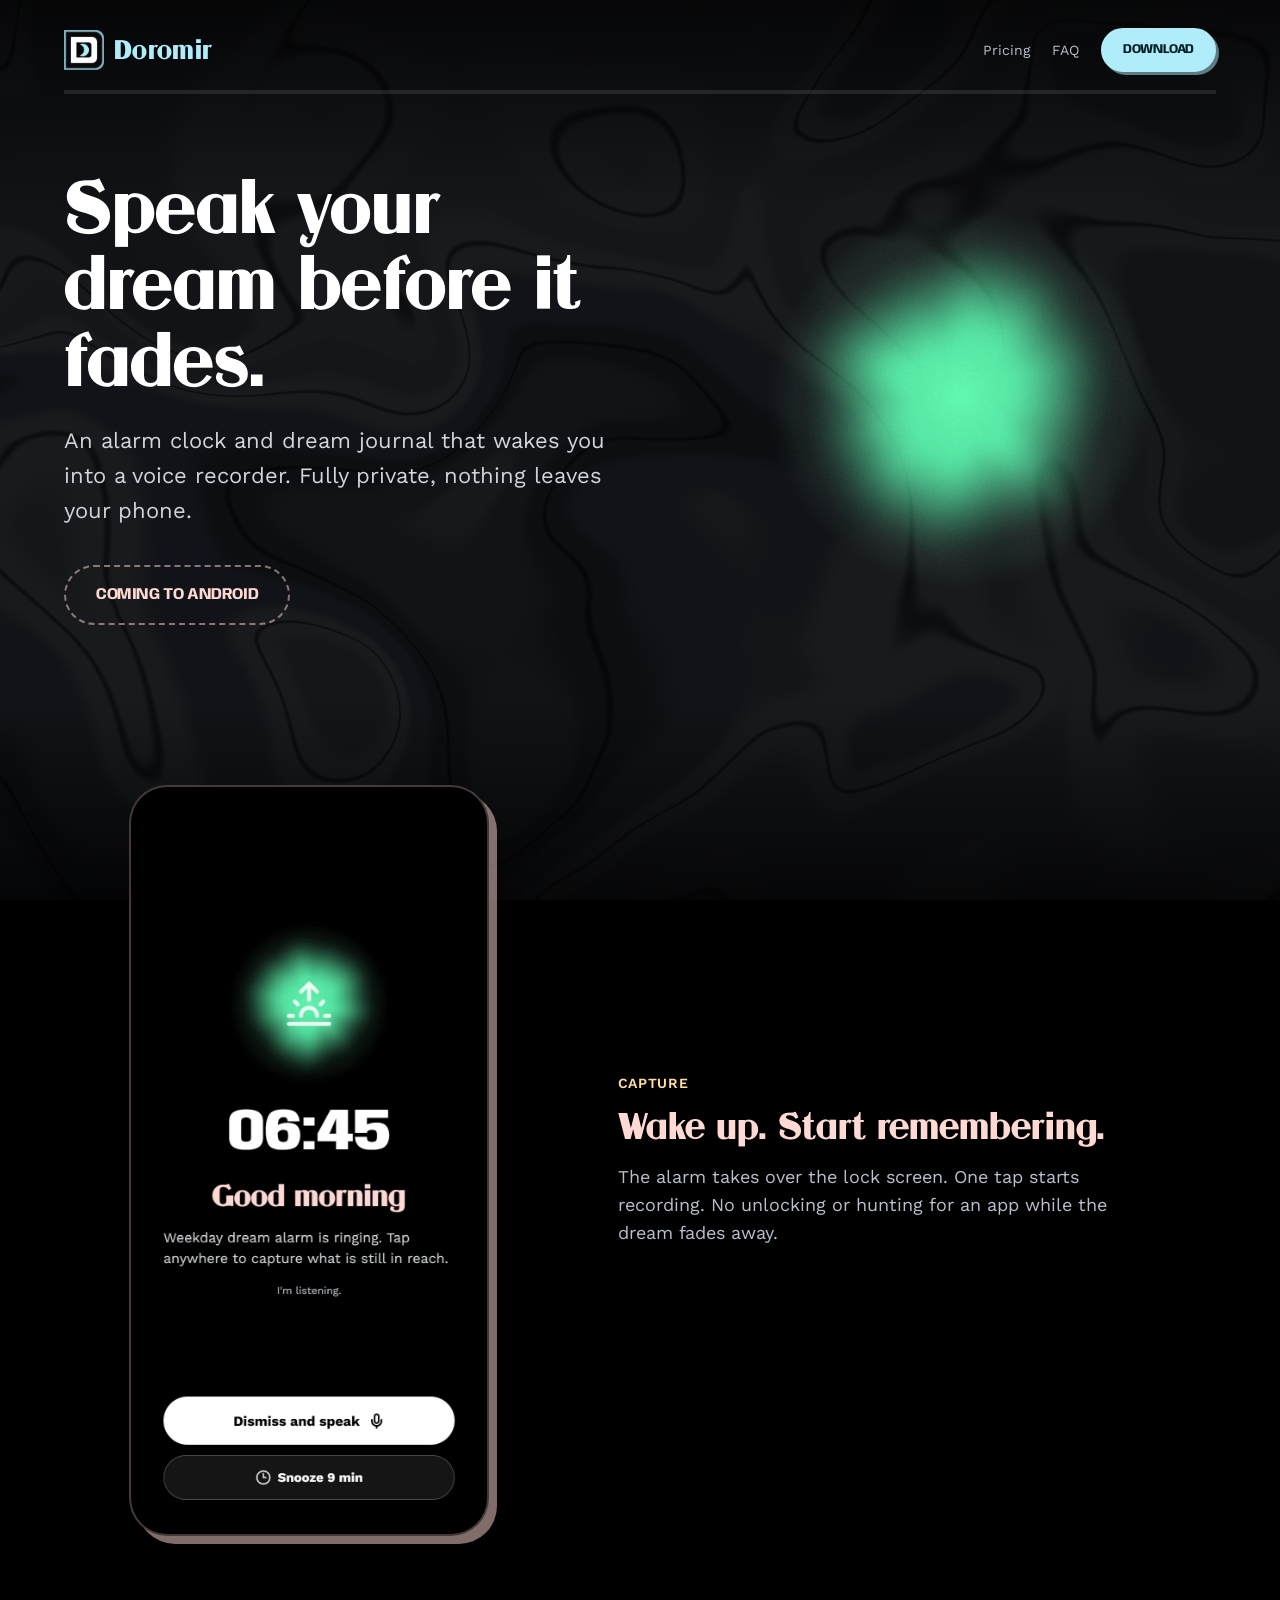
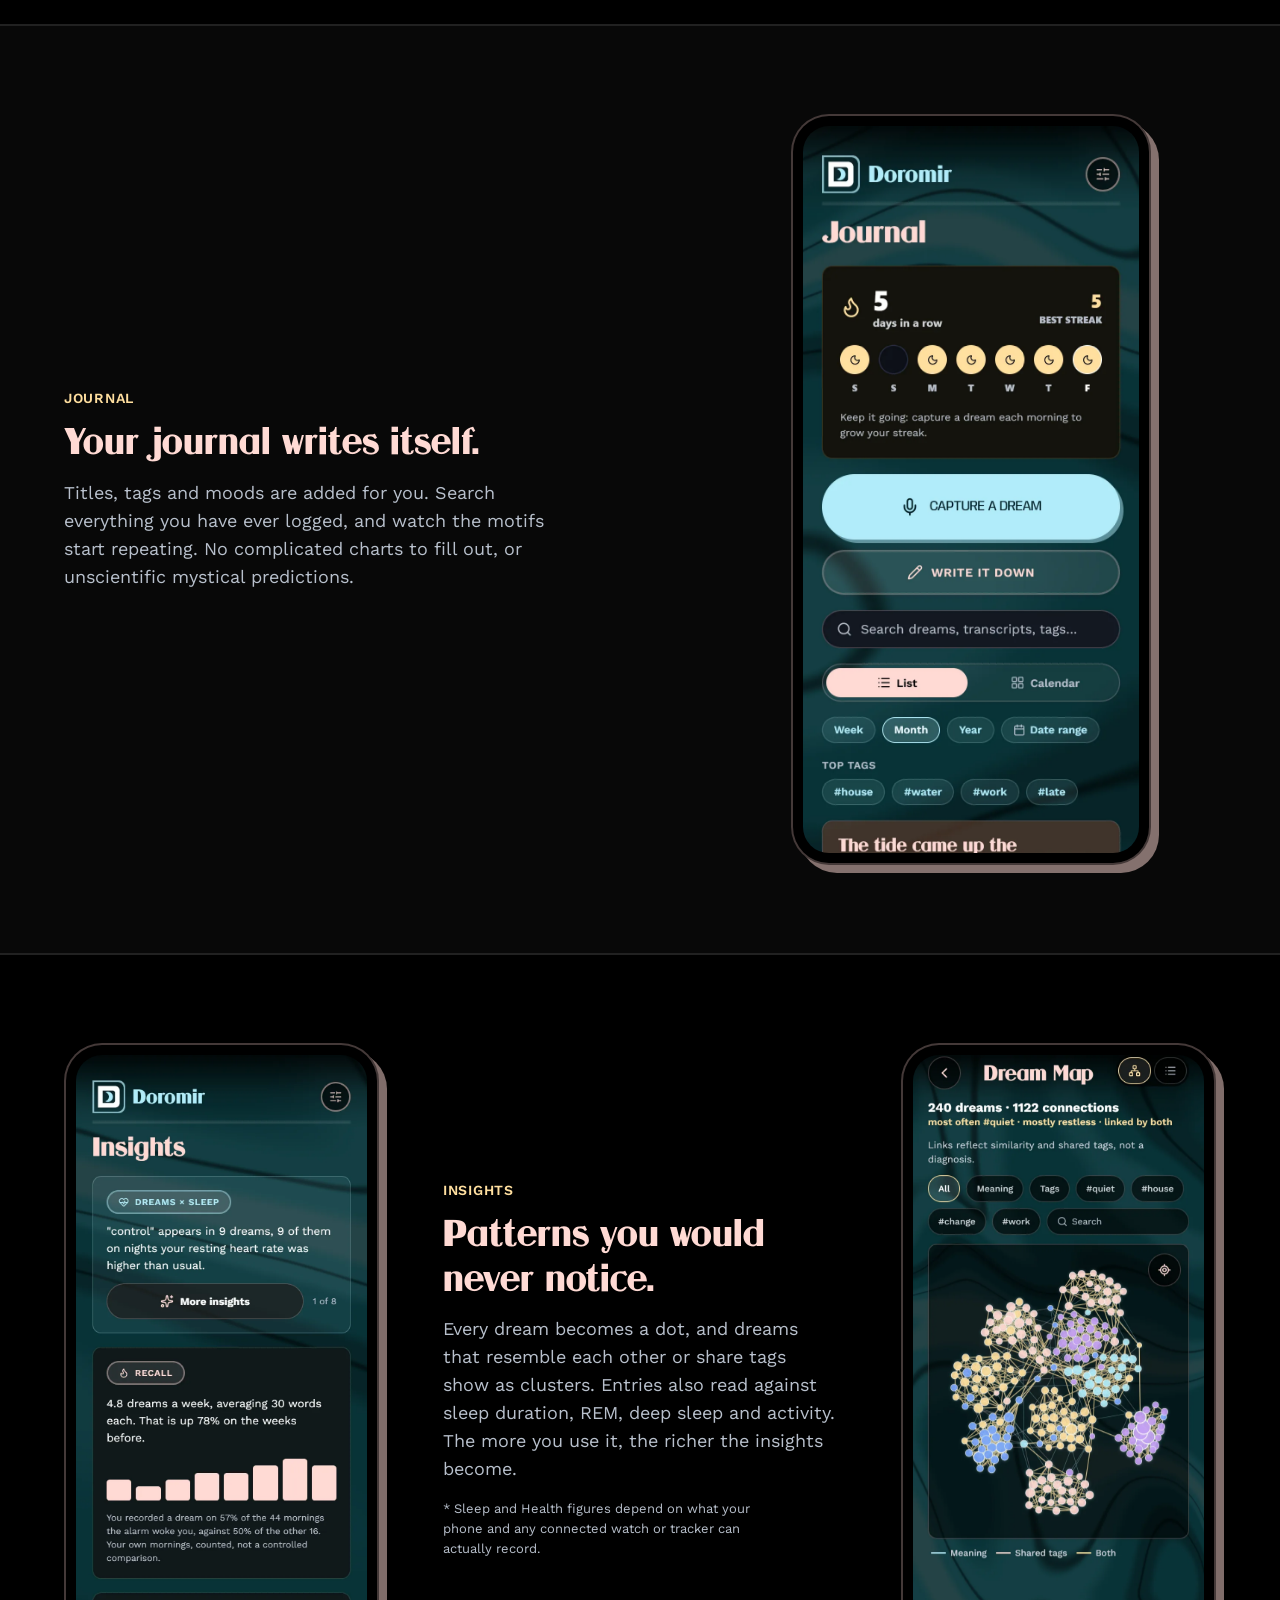
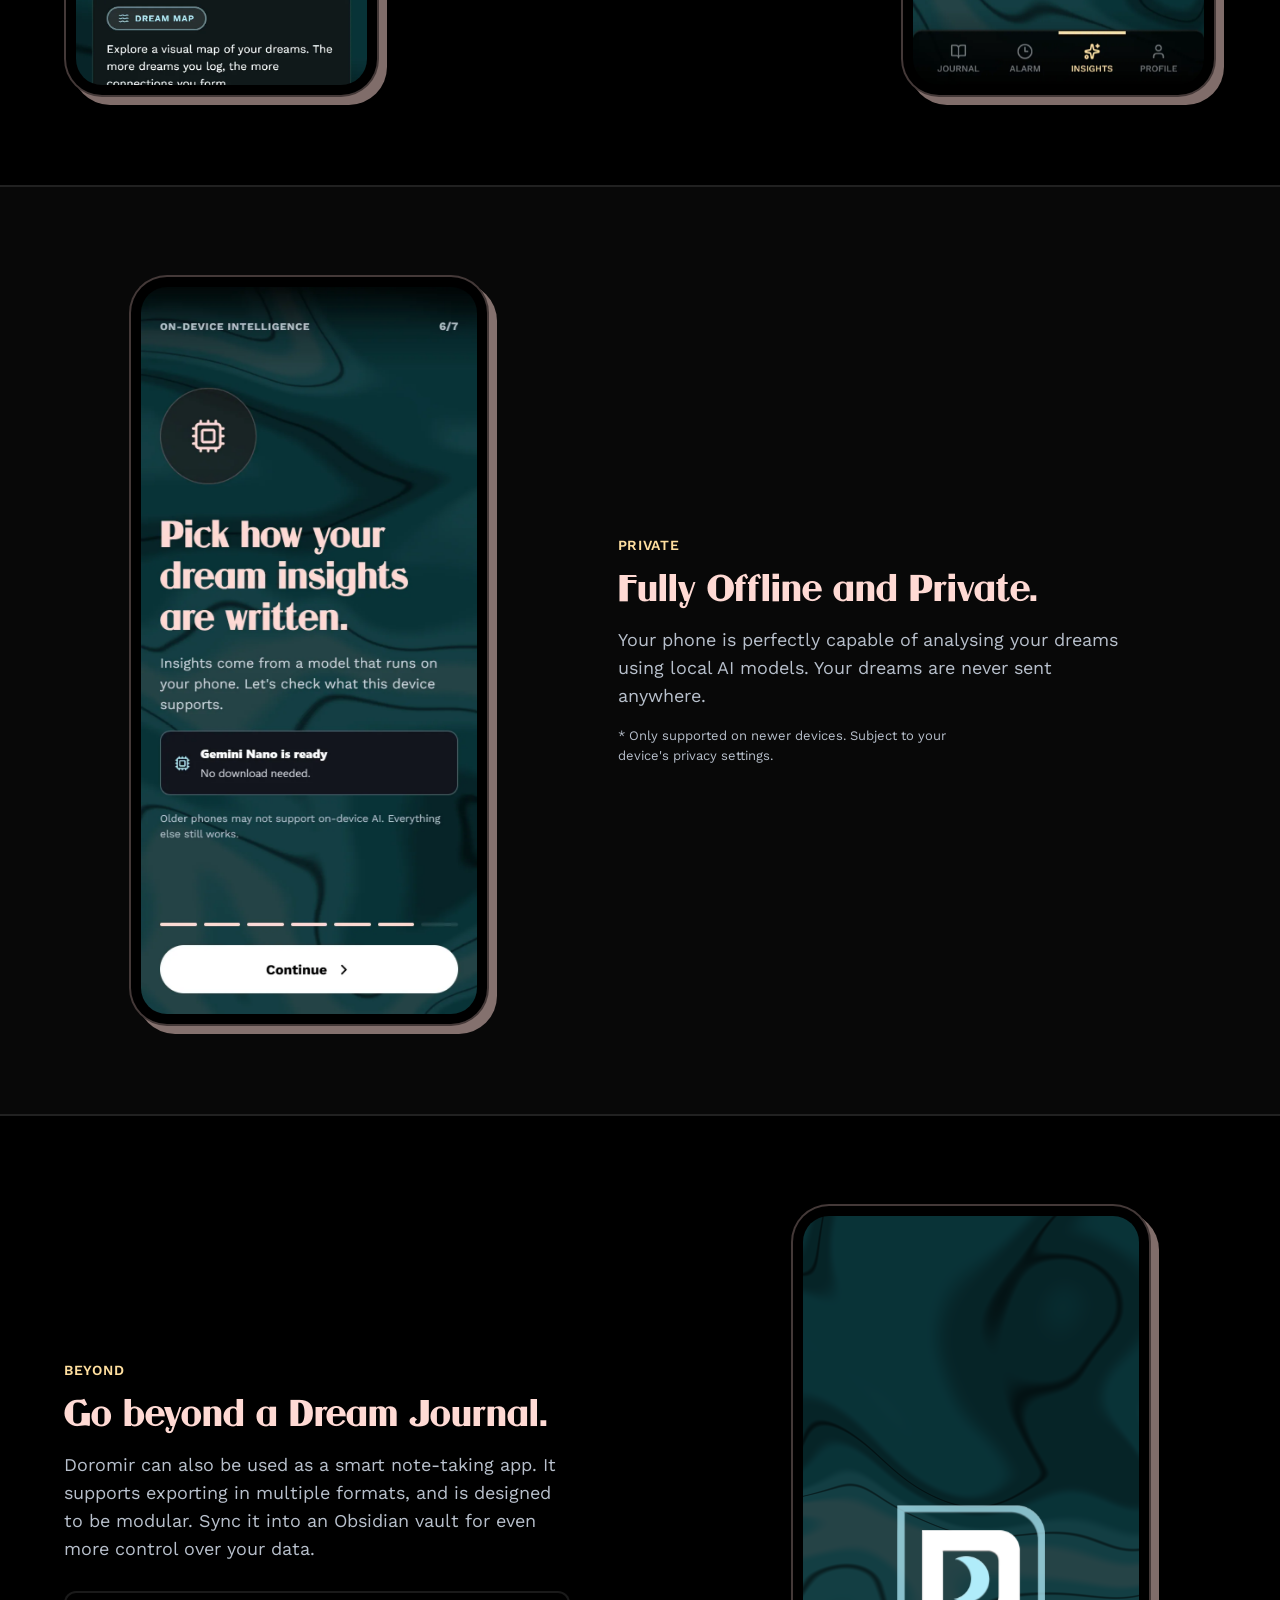
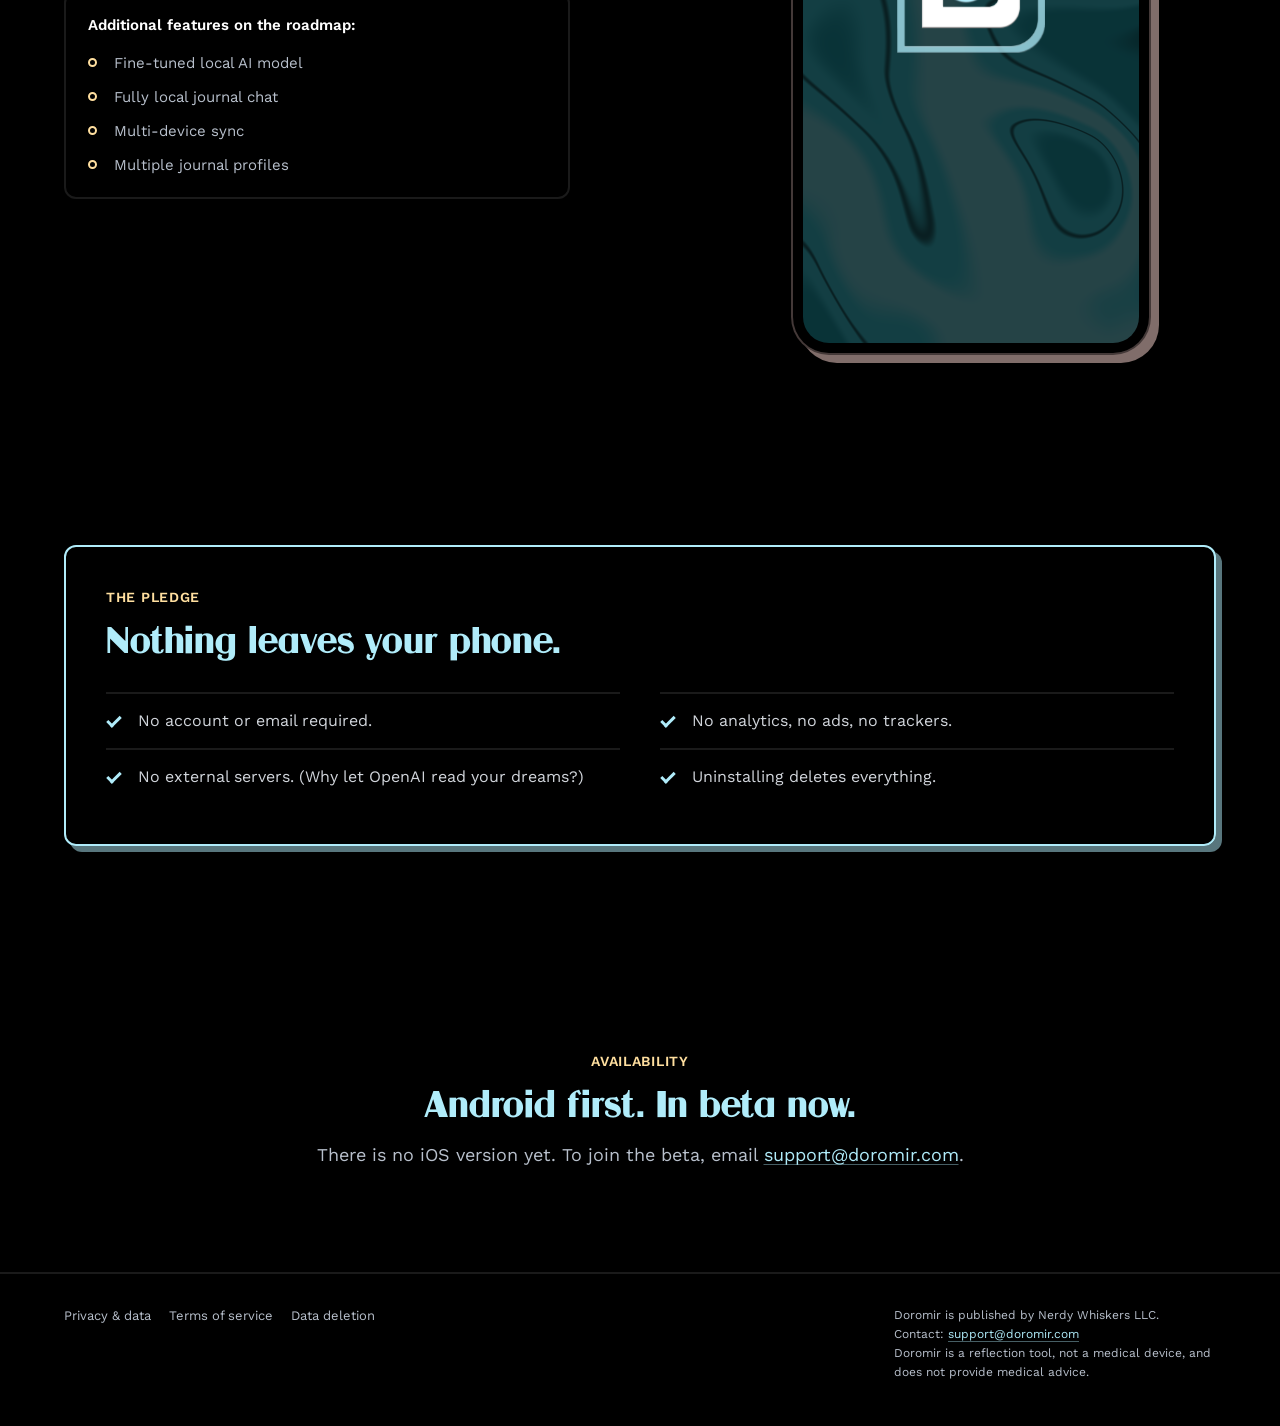
==== index.html @ 42d0ec5f "Add a pricing page, and band two rows of the showcase The pricing page inverts the usual ranking: fr" ====
<!DOCTYPE html>
<html lang="en">
<head>
<meta charset="utf-8">
<meta name="viewport" content="width=device-width, initial-scale=1">
<title>Doromir — speak your dream before it fades</title>
<meta name="description" content="Doromir is an alarm clock that wakes you into a full-screen voice recorder, so you can capture a dream before it evaporates. Everything stays on your phone.">
<meta name="theme-color" content="#000000">
<!-- SVG first; browsers that understand it prefer it, the PNG stays for those
     that do not. -->
<link rel="icon" href="/assets/img/icon.svg" type="image/svg+xml">
<link rel="icon" href="/assets/img/favicon.png" sizes="any">
<link rel="apple-touch-icon" href="/assets/img/icon.png">
<meta property="og:type" content="website">
<meta property="og:title" content="Doromir — speak your dream before it fades">
<meta property="og:description" content="An alarm clock that wakes you into a voice recorder. Nothing leaves your phone.">
<meta property="og:image" content="/assets/img/icon.png">
<meta name="twitter:card" content="summary">
<link rel="stylesheet" href="/assets/css/site.css">
<!-- The hero screenshot is the largest thing above the fold and the page's LCP
     candidate. Preload the WebP so it is in flight before the CSS resolves the
     <picture>; the PNG fallback path is unaffected. -->
<link rel="preload" as="image" href="/assets/img/screens/wake.webp" type="image/webp">
</head>
<body>
<a class="skip" href="#main">Skip to content</a>
<canvas id="stream" aria-hidden="true"></canvas>

<header class="site-header">
  <div class="wrap">
    <div class="brand-row">
      <a class="brand" href="/" aria-label="Doromir home">
        <img class="brand-mark" src="/assets/img/icon.svg" width="40" height="40" alt="" aria-hidden="true">
        <span class="brand-name">Doromir</span>
      </a>
      <nav class="header-actions" aria-label="Main">
        <a class="header-link" href="/pricing/">Pricing</a>
        <a class="header-link" href="/faq/">FAQ</a>
        <a class="btn btn--sm" href="/#download">Download</a>
      </nav>
    </div>
    <hr class="rule">
  </div>
</header>

<main id="main">

  <!-- ── Hero ──────────────────────────────────────────────────────────────
       Copy left, product right. DOM order is visual order at every width — the
       phone never jumps above the h1 on mobile, so the headline is the first
       thing read and the first thing a crawler sees. -->
  <section class="hero">
    <div class="wrap hero-grid">

      <div class="hero-copy">

        <h1 class="reveal" style="--d:1">Speak your dream before it fades.</h1>
        <p class="lede reveal" style="--d:2">
          An alarm clock and dream journal that wakes you into a voice recorder.
          Fully private, nothing leaves your phone.
        </p>
        <div class="btn-row btn-row--stack reveal" style="--d:3">
          <span class="btn btn--pending">Coming to Android</span>
        </div>
      </div>

      <!-- The app's breathing dream orb, at several times the size the wake screen
           draws it. Same shader, so it is the same object the screenshot below
           shows behind the sunrise icon rather than a decorative echo of it.
           Decorative here: it is named nowhere in the copy and says nothing the
           headline does not, so it stays out of the accessibility tree. -->
      <div class="hero-art reveal" style="--d:2" aria-hidden="true">
        <canvas class="orb" data-orb></canvas>
      </div>

    </div>
  </section>

  <!-- ── Showcase ──────────────────────────────────────────────────────────
       Five rows, sides alternating, one headline and one line each. -->
  <section class="showcase-set">
    <div class="wrap">
      <div class="showcase">
        <div class="showcase-art reveal">
          <div class="phone float">
            <div class="phone-screen">
              <picture>
                <source srcset="/assets/img/screens/wake.webp" type="image/webp">
                <img src="/assets/img/screens/wake.png" width="780" height="1688" loading="lazy"
                     alt="The alarm ringing full-screen: a glowing green orb over the time 06:45, the greeting Good morning, and a Dismiss and speak button.">
              </picture>
            </div>
          </div>
        </div>
        <div class="showcase-copy reveal" style="--d:1">
          <p class="kicker">Capture</p>
          <h2>Wake up. Start remembering.</h2>
          <p>
            The alarm takes over the lock screen. One tap starts recording. No unlocking or hunting for an app while the dream fades away.
          </p>
        </div>
      </div>
    </div>

    <!-- A band, not a card: full width, so it reads as the page changing
         ground under the row rather than as this row being singled out. The
         two banded rows alternate with three unbanded ones, which is what
         breaks a long single-colour scroll into readable movements.

         It is a real element rather than a `100vw` pseudo-element because
         `100vw` includes the scrollbar on every platform that draws one, so
         the trick buys a horizontal scrollbar on Windows. The band also
         replaces the hairline rules that used to divide these rows: its own
         edge is the divider, and a rule sitting exactly on the seam of a
         background change reads as a mistake. -->
    <div class="band">
      <div class="wrap">
        <div class="showcase showcase--flip">
          <div class="showcase-art reveal">
            <div class="phone float" data-scrollshot>
              <div class="phone-screen">
                <picture>
                  <source srcset="/assets/img/screens/journal.webp" type="image/webp">
                  <img src="/assets/img/screens/journal.png" width="780" height="3988" loading="lazy"
                       alt="The dream journal: a five-day capture streak, a row of recurring tags, and dated entries titled The tide came up the stairs, Rehearsing a talk I never wrote and Flying low over the harbour, each tagged with its motifs.">
                </picture>
              </div>
            </div>
          </div>
          <div class="showcase-copy reveal" style="--d:1">
            <p class="kicker">Journal</p>
            <h2>Your journal writes itself.</h2>
            <p>
              Titles, tags and moods are added for you. Search everything you have
              ever logged, and watch the motifs start repeating. No complicated charts to fill out, or unscientific mystical predictions. 
            </p>
          </div>
        </div>
      </div>
    </div>

    <div class="wrap">
      <!-- The one symmetric row on the page: copy in the middle with a device on
           each side, because this section makes two claims of equal weight — the
           numbers on the left, the map on the right.

           Both devices come before the copy in the DOM — the same rule the rest of
           the showcase follows, so the stacked layout reads picture, picture, then
           words. Which column each one lands in is placement, not order. -->
      <div class="showcase showcase--split">

        <div class="showcase-art showcase-art--left reveal">
          <div class="phone float" data-scrollshot>
            <div class="phone-screen">
              <picture>
                <source srcset="/assets/img/screens/insights.webp" type="image/webp">
                <img src="/assets/img/screens/insights.png" width="780" height="5188" loading="lazy"
                     alt="The insights screen: a dreams-and-sleep finding, a recall summary, recurring themes and mood mix, then a row of sleep metrics — 7.5 hours, 23% REM, 17% deep, 53ms HRV — and a chart laying dream entries over sleep and activity.">
              </picture>
            </div>
          </div>
        </div>

        <div class="showcase-art showcase-art--right reveal" style="--d:2">
          <div class="phone float">
            <!-- Five real captures of the same map, one per top tag, stacked and
                 cross-faded. The force layout is not re-run between them, so every
                 node holds its position and only the focused cluster lights up —
                 the frames register exactly and the fade reads as the app
                 responding to a tap rather than as a slideshow.

                 The unfiltered frame is the bottom layer and never animates, so
                 it is what remains under reduced motion (where the global block
                 collapses the overlays to their opacity: 0 base state) and what
                 shows in the gaps between focuses. -->
            <div class="phone-screen map-cycle">
              <picture>
                <source srcset="/assets/img/screens/dreammap.webp" type="image/webp">
                <img src="/assets/img/screens/dreammap.png" width="780" height="1688" loading="lazy"
                     alt="The Dream Map: 240 dreams drawn as coloured dots joined by 1,122 lines, clustering into recurring subjects. Tapping a tag lights up only the dreams that share it.">
              </picture>
              <picture class="map-focus" aria-hidden="true">
                <source srcset="/assets/img/screens/dreammap-1.webp" type="image/webp">
                <img src="/assets/img/screens/dreammap-1.png" width="780" height="1688" loading="lazy" alt="">
              </picture>
              <picture class="map-focus" aria-hidden="true">
                <source srcset="/assets/img/screens/dreammap-2.webp" type="image/webp">
                <img src="/assets/img/screens/dreammap-2.png" width="780" height="1688" loading="lazy" alt="">
              </picture>
              <picture class="map-focus" aria-hidden="true">
                <source srcset="/assets/img/screens/dreammap-3.webp" type="image/webp">
                <img src="/assets/img/screens/dreammap-3.png" width="780" height="1688" loading="lazy" alt="">
              </picture>
              <picture class="map-focus" aria-hidden="true">
                <source srcset="/assets/img/screens/dreammap-4.webp" type="image/webp">
                <img src="/assets/img/screens/dreammap-4.png" width="780" height="1688" loading="lazy" alt="">
              </picture>
            </div>
          </div>
        </div>

        <div class="showcase-copy reveal" style="--d:1">
          <p class="kicker">Insights</p>
          <h2>Patterns you would never notice.</h2>
          <p>
            Every dream becomes a dot, and dreams that resemble each other or share tags show as clusters.
            Entries also read against sleep duration, REM, deep sleep and activity. The more you use it, the richer the insights become.
          </p>
          <p class="fineprint">
            * Sleep and Health figures depend on what your phone and any connected watch or
            tracker can actually record.
          </p>
        </div>

      </div>
    </div>

    <!-- Second band. See the first. -->
    <div class="band">
      <div class="wrap">
        <!-- Art left, so the sides keep alternating down the page: this row, the
             flipped one below it, and the plain one at the top of the set. -->
        <div class="showcase">
          <div class="showcase-art reveal">
            <div class="phone float">
              <div class="phone-screen">
                <picture>
                  <source srcset="/assets/img/screens/private-ai.webp" type="image/webp">
                  <img src="/assets/img/screens/private-ai.png" width="780" height="1688" loading="lazy"
                       alt="An onboarding step titled Pick how your dream insights are written, with a panel confirming Gemini Nano is ready and no download is needed.">
                </picture>
              </div>
            </div>
          </div>
          <div class="showcase-copy reveal" style="--d:1">
            <p class="kicker">Private</p>
            <h2>Fully Offline and Private.</h2>
            <p>
              Your phone is perfectly capable of analysing your dreams using local AI
              models. Your dreams are never sent anywhere.
            </p>
            <p class="fineprint">
              * Only supported on newer devices. Subject to your device's privacy settings.
            </p>
          </div>
        </div>
      </div>
    </div>

    <div class="wrap">
      <div class="showcase showcase--flip">
        <div class="showcase-art reveal">
          <div class="phone float">
            <!-- Not a capture. This section is about what the app can be turned
                 into rather than any one screen it ships, so the frame holds the
                 app's ambient background with the brand mark on it — Teal at
                 Subtle, the shipped default — running live off the same shader as
                 the page behind it.

                 The mark is the same file the header and every launcher icon use,
                 and its interior is transparent, so the stream drifts through the
                 letterforms rather than sitting behind a solid badge. Decorative:
                 the wordmark is already in the header and the copy beside this
                 says what the row is about. -->
            <div class="phone-screen">
              <canvas class="phone-stream" data-stream aria-hidden="true"></canvas>
              <img class="phone-mark" src="/assets/img/icon.svg" width="240" height="240"
                   alt="" aria-hidden="true" loading="lazy">
            </div>
          </div>
        </div>
        <div class="showcase-copy reveal" style="--d:1">
          <p class="kicker">Beyond</p>
          <h2>Go beyond a Dream Journal.</h2>
          <p>
            Doromir can also be used as a smart note-taking app. It supports exporting in multiple formats, and is designed to be modular. Sync it into an Obsidian vault for even more control over your data.
          </p>
          <!-- The roadmap is the one list on the page describing things that do
               *not* exist yet, so it deliberately does not borrow the pledge's
               filled checkmark — a tick against an unbuilt feature reads as a
               claim. Hollow marigold rings instead: same list grammar, visibly
               unfinished. -->
          <div class="glass roadmap">
            <p class="roadmap-title">Additional features on the roadmap:</p>
            <ul>
              <li>Fine-tuned local AI model</li>
              <li>Fully local journal chat</li>
              <li>Multi-device sync</li>
              <li>Multiple journal profiles</li>
            </ul>
          </div>
        </div>
      </div>
    </div>
  </section>

  <!-- ── The pledge ────────────────────────────────────────────────────────
       The one loud claim on the page, so it keeps the full active-surface
       treatment. Four promises, not eight; the policy page carries the rest. -->
  <section>
    <div class="wrap">
      <div class="glass pledge reveal">
        <p class="kicker">The pledge</p>
        <h2>Nothing leaves your phone.</h2>
        <ul class="ticks ticks--2col">
          <li>No account or email required.</li>
          <li>No analytics, no ads, no trackers.</li>
          <li>No external servers. (Why let OpenAI read your dreams?)</li>
          <li>Uninstalling deletes everything.</li>
        </ul>
      </div>
    </div>
  </section>

  <!-- The header's Download button lands here. Until there is a store listing to
       point at, this section *is* the download: it says which platform, that it
       is a beta, and how to get in. -->
  <section class="closer" id="download">
    <div class="wrap">
      <p class="kicker reveal">Availability</p>
      <h2 class="reveal" style="--d:1">Android first. In beta now.</h2>
      <p class="reveal" style="--d:2">
        There is no iOS version yet. To join the beta, email
        <a href="mailto:support@doromir.com">support@doromir.com</a>.
      </p>
    </div>
  </section>

</main>

<footer class="site-footer">
  <div class="wrap footer-inner">
    <ul class="footer-links">
      <li><a href="/privacy/">Privacy &amp; data</a></li>
      <li><a href="/terms/">Terms of service</a></li>
      <li><a href="/privacy/#delete">Data deletion</a></li>
    </ul>
    <p class="footer-legal">
      Doromir is published by Nerdy Whiskers LLC.<br>
      Contact: <a href="mailto:support@doromir.com">support@doromir.com</a><br>
      Doromir is a reflection tool, not a medical device, and does not provide
      medical advice.
    </p>
  </div>
</footer>

<script src="/assets/js/stream.js"></script>
<script src="/assets/js/orb.js" defer></script>
<script src="/assets/js/reveal.js" defer></script>
</body>
</html>
---- assets/css/site.css ----
/* ===========================================================================
   Doromir — Lucid Psychedelia, web edition.

   Every token below is lifted from dream-app/mobile/theme/lucid.js so the site
   and the app cannot drift. The system is neo-brutalism (heavy 2px borders, hard
   non-blurred offset shadows, pill actions) over organic surrealism (the ambient
   marble shader running behind everything).

   Two radii, no more — `--r-card` for every frame, `--r-pill` for everything you
   tap. Anything else is drift; the app learned this the hard way when App.js had
   10/14/16/17/18/20/22/24/28 all at once.
   =========================================================================== */

/* ── Fonts ────────────────────────────────────────────────────────────────────
   Self-hosted, all three families redistributable: Guanine is CC0, Anybody and
   Work Sans are SIL Open Font License 1.1. Static instanced weights — pick the
   weight by family, never lean on synthetic bolding. `font-display: swap` so
   dense legal prose is readable before the webfont lands. */
@font-face {
  font-family: 'Guanine';
  src: url('../fonts/Guanine.otf') format('opentype');
  font-weight: 400;
  font-display: swap;
}
@font-face {
  font-family: 'Anybody';
  src: url('../fonts/Anybody-Regular.ttf') format('truetype');
  font-weight: 400;
  font-display: swap;
}
@font-face {
  font-family: 'Anybody';
  src: url('../fonts/Anybody-Bold.ttf') format('truetype');
  font-weight: 700;
  font-display: swap;
}
@font-face {
  font-family: 'Anybody';
  src: url('../fonts/Anybody-ExtraBold.ttf') format('truetype');
  font-weight: 800;
  font-display: swap;
}
@font-face {
  font-family: 'Work Sans';
  src: url('../fonts/WorkSans-Regular.ttf') format('truetype');
  font-weight: 400;
  font-display: swap;
}
@font-face {
  font-family: 'Work Sans';
  src: url('../fonts/WorkSans-Medium.ttf') format('truetype');
  font-weight: 500;
  font-display: swap;
}
@font-face {
  font-family: 'Work Sans';
  src: url('../fonts/WorkSans-SemiBold.ttf') format('truetype');
  font-weight: 600;
  font-display: swap;
}
@font-face {
  font-family: 'Work Sans';
  src: url('../fonts/WorkSans-Bold.ttf') format('truetype');
  font-weight: 700;
  font-display: swap;
}

/* ── Tokens ─────────────────────────────────────────────────────────────────*/
:root {
  /* Canvas is pure black; the shader sits behind the UI layer. */
  --bg: #000000;

  /* Rose / salmon — the primary "on-dark" ink for display type, borders, chips. */
  --rose: #ffdad4;
  /* Tertiary teal — the brand wordmark and the primary action. */
  --teal: #b0ecfa;
  --teal-ink: #001f25;
  /* Marigold — accent, used sparingly. */
  --marigold: #ffdf9f;
  --error: #ba1a1a;

  --white: #ffffff;
  --body-dim: #d1d5db;
  --muted: #b8c0cc;
  --muted-dim: #6b7280;

  /* Surfaces — translucent glass over the dark canvas. */
  --card-fill: rgba(30, 30, 30, 0.7);
  --glass-fill: rgba(0, 0, 0, 0.6);
  --glass-soft: rgba(0, 0, 0, 0.5);
  --chip-fill: rgba(255, 255, 255, 0.1);

  /* Borders. */
  --border-rose: #ffdad4;
  --border-rose-50: rgba(255, 218, 212, 0.5);
  --border-rose-faint: rgba(226, 190, 184, 0.3);
  --border-w10: rgba(255, 255, 255, 0.1);
  --border-w20: rgba(255, 255, 255, 0.2);

  /* Hard-shadow tints — the element's own colour at 50%. */
  --shadow-rose: rgba(255, 218, 212, 0.5);
  --shadow-teal: rgba(176, 236, 250, 0.5);

  --r-card: 12px;
  --r-pill: 9999px;
  /* A third radius, and the only one the two-radii rule allows. A device bezel is
     a picture of a physical object, not a UI frame — at --r-card a phone reads as
     a tablet. Named so it stays an exception rather than becoming drift. */
  --r-device: 38px;
  --bw-hair: 2px;
  --bw-accent: 4px;

  /* How far a revealed element rises into place. One value so every reveal on the
     page travels the same distance. */
  --reveal-lift: 24px;

  /* 8px rhythm; 20px margins on mobile, 64px on desktop, 1280px container. */
  --gutter: 24px;
  --margin: 20px;
  --container: 1280px;
  --prose: 74ch;
}

@media (min-width: 900px) {
  :root {
    --margin: 64px;
  }
}

/* ── Base ───────────────────────────────────────────────────────────────────*/
*,
*::before,
*::after {
  box-sizing: border-box;
}

html {
  scroll-behavior: smooth;
}

@media (prefers-reduced-motion: reduce) {
  html {
    scroll-behavior: auto;
  }
  *,
  *::before,
  *::after {
    animation-duration: 0.01ms !important;
    animation-iteration-count: 1 !important;
    transition-duration: 0.01ms !important;
  }
}

body {
  margin: 0;
  min-height: 100vh;
  background: var(--bg);
  color: var(--body-dim);
  font-family: 'Work Sans', system-ui, -apple-system, 'Segoe UI', sans-serif;
  font-size: 18px;
  line-height: 28px;
  -webkit-font-smoothing: antialiased;
  text-rendering: optimizeLegibility;
}

/* The shader canvas is fixed behind everything. Before it initialises (and
   forever, if WebGL is unavailable) this gradient stands in — same pastel ring,
   frozen. Without it a WebGL-less browser gets a flat black page. */
#stream {
  position: fixed;
  inset: 0;
  width: 100%;
  height: 100%;
  z-index: -2;
  pointer-events: none;
  /* Promote to its own compositing layer. Both this and the scrim are fixed over a
     scrolling document; without the promotion Chrome repaints them on every scroll
     tick and a fast flick can outrun the paint, flashing black behind the content. */
  will-change: transform;
  /* Stand-in for browsers without WebGL: the shader's "Ink" ring flattened to four
     static blooms. These are the same six stops from stream.js converted to 8-bit —
     change one and change the other, or a WebGL-less browser gets a palette the
     shader no longer uses. */
  background:
    radial-gradient(120% 80% at 12% 0%, rgba(173, 184, 204, 0.24), transparent 60%),
    radial-gradient(110% 70% at 88% 22%, rgba(143, 153, 179, 0.22), transparent 62%),
    radial-gradient(120% 90% at 30% 78%, rgba(122, 133, 158, 0.22), transparent 64%),
    radial-gradient(100% 70% at 82% 96%, rgba(92, 102, 128, 0.2), transparent 60%);
}

/* Once the shader is drawing, drop the CSS stand-in so the two never composite. */
#stream.is-live {
  background: none;
}

/* Scrim between the shader and the content — the web counterpart of the app's
   EdgeScrim (mobile/theme/EdgeScrim.js). The app scrims only the top and bottom,
   because on a phone the middle of the screen is covered by opaque glass cards
   anyway. A desktop page has text and open space everywhere, so the flat portion
   runs the full height and the edges darken further, seating the header lockup and
   the footer on a dark base exactly as the app does.

   The app's canvas is pure black with the shader as atmosphere over it. Without
   this the proportions invert at desktop width: the marble becomes the page and
   the black canvas disappears. */
body::before {
  content: '';
  position: fixed;
  inset: 0;
  z-index: -1;
  pointer-events: none;
  will-change: transform;
  background: linear-gradient(
    to bottom,
    rgba(0, 0, 0, 0.86) 0,
    rgba(0, 0, 0, 0.52) 200px,
    rgba(0, 0, 0, 0.52) calc(100% - 200px),
    rgba(0, 0, 0, 0.86) 100%
  );
}

img {
  max-width: 100%;
  height: auto;
}

a {
  color: var(--teal);
  text-decoration-color: rgba(176, 236, 250, 0.4);
  text-underline-offset: 3px;
  transition: color 0.15s ease, text-decoration-color 0.15s ease;
}

a:hover {
  color: var(--white);
  text-decoration-color: currentColor;
}

:focus-visible {
  outline: 3px solid var(--marigold);
  outline-offset: 3px;
  border-radius: 4px;
}

/* Skip link — visually hidden until focused. */
.skip {
  position: absolute;
  left: -9999px;
  top: 0;
  z-index: 100;
  padding: 12px 20px;
  background: var(--teal);
  color: var(--teal-ink);
  font-weight: 600;
  border-radius: 0 0 var(--r-card) 0;
}
.skip:focus {
  left: 0;
}

.wrap {
  max-width: var(--container);
  margin: 0 auto;
  padding: 0 var(--margin);
}

/* ── Type ───────────────────────────────────────────────────────────────────
   Guanine carries every heading (the app's `font.heading`). Anybody is reserved
   for numerals and display figures, exactly as in the app, where the clock stays
   in Anybody for glance clarity. Work Sans is body and labels. */
h1,
h2,
h3 {
  font-family: 'Guanine', 'Anybody', system-ui, sans-serif;
  font-weight: 400;
  color: var(--rose);
  margin: 0;
  letter-spacing: 0;
}

h1 {
  font-size: clamp(2.5rem, 6.2vw, 4.5rem);
  line-height: 1.06;
  color: var(--white);
}

h2 {
  font-size: clamp(1.75rem, 3.2vw, 2.25rem);
  line-height: 1.24;
}

h3 {
  font-size: 1.25rem;
  line-height: 1.35;
  color: var(--white);
}

p {
  margin: 0 0 1rem;
}

p:last-child {
  margin-bottom: 0;
}

strong {
  color: var(--white);
  font-weight: 600;
}

/* Uppercase technical label — Work Sans semibold with generous tracking. */
.kicker {
  font-size: 14px;
  line-height: 20px;
  font-weight: 600;
  letter-spacing: 0.05em;
  text-transform: uppercase;
  color: var(--marigold);
  margin: 0 0 12px;
}

.lede {
  font-size: clamp(1.125rem, 1.8vw, 1.375rem);
  line-height: 1.6;
  color: var(--body-dim);
  max-width: 56ch;
}

.small {
  font-size: 14px;
  line-height: 22px;
  color: var(--muted);
}

/* ── Page header — the shared Doromir lockup ────────────────────────────────
   Mirrors mobile/theme/PageHeader.js: white crescent mark + teal wordmark, a 4px
   rule beneath, page name under that. One definition; no page rolls its own. */
.site-header {
  padding-top: 28px;
}

.brand-row {
  display: flex;
  align-items: center;
  justify-content: space-between;
  gap: var(--gutter);
  flex-wrap: wrap;
}

.brand {
  display: inline-flex;
  align-items: center;
  gap: 10px;
  text-decoration: none;
}

/* An <img> rather than inline SVG: the file carries a C2PA provenance block that
   dwarfs its own artwork, so inlining it would repeat ~28KB on all six pages
   instead of fetching it once into the cache. The mark is multi-colour, so it has
   no currentColor to inherit and loses nothing by being external. */
.brand-mark {
  width: 40px;
  height: 40px;
  flex: none;
}

/* Teal wordmark, normal case. Teal ties the brand to the primary capture action
   and — unlike rose — is not also the body ink, so the lockup reads as distinct
   from page text. */
.brand-name {
  font-family: 'Guanine', system-ui, sans-serif;
  font-size: 26px;
  line-height: 32px;
  letter-spacing: 0.3px;
  color: var(--teal);
}

.brand:hover .brand-name {
  color: var(--white);
}

/* The header carries the brand lockup and two actions — the thing you came to do
   (Download) and the thing you came to ask (FAQ). Privacy, Terms and data
   deletion stay in the footer, which is where people look for them and where
   Play's review expects them.

   Only one of the two is styled as a button. A row of equal-weight buttons has no
   primary, and the header's job is to make the download obvious. */
.header-actions {
  display: flex;
  align-items: center;
  gap: 22px;
}

.header-link {
  font-family: 'Work Sans', system-ui, sans-serif;
  font-size: 14px;
  line-height: 20px;
  color: var(--muted);
  text-decoration: none;
  white-space: nowrap;
}

.header-link:hover {
  color: var(--white);
  text-decoration: underline;
}

/* The FAQ page's own header link. Rose rather than muted, matching how the app
   marks the tab you are on. */
.header-link[aria-current='page'] {
  color: var(--rose);
}

@media (max-width: 480px) {
  .brand-mark {
    width: 32px;
    height: 32px;
  }

  .brand-name {
    font-size: 22px;
  }

  .header-actions {
    gap: 14px;
  }

  /* Three items where there were two. The button keeps its height, so the touch
     target is unchanged; only the air either side of the word comes in. */
  .header-actions .btn--sm {
    padding: 10px 16px;
  }
}

/* Below about 400px the brand lockup and three actions stop sharing a line, and
   `.brand-row` wraps. Left alone the actions land under the wordmark hugging the
   left edge, which reads as an overflow rather than a decision. Giving them the
   whole second row and spreading them across it makes it a two-row header
   instead — and the tighter row gap keeps the two halves reading as one lockup.

   Measured, not guessed: at the sizes set above, the row fits down to 398px. */
@media (max-width: 400px) {
  .brand-row {
    row-gap: 14px;
  }

  .header-actions {
    width: 100%;
    justify-content: space-between;
  }
}

/* Rule directly under the brand row. Matches the app's section-header rule
   exactly, so the system has one divider treatment rather than two. */
.rule {
  height: var(--bw-accent);
  background: var(--border-w10);
  border: 0;
  margin: 18px 0 0;
}

/* ── Chips ──────────────────────────────────────────────────────────────────*/
.chip {
  display: inline-flex;
  align-items: center;
  gap: 8px;
  padding: 9px 18px;
  border-radius: var(--r-pill);
  border: var(--bw-hair) solid var(--border-rose-50);
  background: var(--chip-fill);
  color: var(--rose);
  font-size: 12px;
  line-height: 16px;
  font-weight: 500;
  letter-spacing: 0.05em;
  text-transform: uppercase;
}

.chip svg {
  width: 14px;
  height: 14px;
}

.chip--teal {
  border-color: rgba(176, 236, 250, 0.5);
  color: var(--teal);
}

/* A chip introducing a page sits on its own line, and the block under it needs
   air the inline box does not provide. Matches the 26px the FAQ page gets from
   `.page-title`'s own top margin. */
.hero .chip {
  margin-bottom: 26px;
}

/* On the pages that open with a chip rather than a title, it lands about five
   pixels under the header rule, because `.page-title` is what carried the
   clearance and there is no title above the chip to provide it. Matches the
   26px `.page-title` sets, so a page reads the same whichever it opens with. */
main > .wrap > .chip:first-child {
  margin-top: 26px;
}

/* ── Buttons ────────────────────────────────────────────────────────────────
   Large, uppercase, 2px border, hard 4px offset shadow. On hover the shadow
   expands to 6px and the element translates -2px on both axes, simulating a
   physical press. */
.btn {
  display: inline-flex;
  align-items: center;
  justify-content: center;
  gap: 10px;
  padding: 16px 30px;
  border-radius: var(--r-pill);
  border: var(--bw-hair) solid var(--teal);
  background: var(--teal);
  color: var(--teal-ink);
  font-family: 'Anybody', system-ui, sans-serif;
  font-size: 16px;
  font-weight: 700;
  line-height: 24px;
  letter-spacing: -0.4px;
  text-transform: uppercase;
  text-decoration: none;
  box-shadow: 4px 4px 0 var(--shadow-teal);
  transition: box-shadow 0.15s ease, transform 0.15s ease;
}

.btn:hover {
  color: var(--teal-ink);
  transform: translate(-2px, -2px);
  box-shadow: 6px 6px 0 var(--shadow-teal);
}

.btn:active {
  transform: translate(0, 0);
  box-shadow: 2px 2px 0 var(--shadow-teal);
}

.btn svg {
  width: 20px;
  height: 20px;
}

/* Header-sized. The press physics are the same gesture at a smaller scale — the
   shadow and its hover growth shrink with the button, so it reads as the same
   object rather than a different one. */
.btn--sm {
  padding: 10px 20px;
  font-size: 13px;
  line-height: 20px;
  box-shadow: 3px 3px 0 var(--shadow-teal);
}

.btn--sm:hover {
  box-shadow: 5px 5px 0 var(--shadow-teal);
}

.btn--sm:active {
  box-shadow: 2px 2px 0 var(--shadow-teal);
}

.btn--sm svg {
  width: 16px;
  height: 16px;
}

.btn--ghost {
  background: var(--glass-fill);
  border-color: var(--border-rose);
  color: var(--rose);
  box-shadow: 4px 4px 0 var(--shadow-rose);
}

.btn--ghost:hover {
  color: var(--white);
  box-shadow: 6px 6px 0 var(--shadow-rose);
}

.btn--ghost:active {
  box-shadow: 2px 2px 0 var(--shadow-rose);
}

/* Not-yet-a-link: the app is not on the store yet, so the primary CTA is a
   status, not a button. It keeps the button's shape but none of its affordance —
   no shadow, no hover, no pointer. */
.btn--pending {
  background: transparent;
  border-color: var(--border-rose-50);
  border-style: dashed;
  color: var(--rose);
  box-shadow: none;
  cursor: default;
}

.btn--pending:hover {
  transform: none;
  box-shadow: none;
  color: var(--rose);
}

.btn-row {
  display: flex;
  flex-wrap: wrap;
  gap: 18px;
  align-items: center;
  margin-top: 36px;
}

/* ── Surfaces ───────────────────────────────────────────────────────────────*/
.glass {
  background: var(--glass-fill);
  -webkit-backdrop-filter: blur(12px);
  backdrop-filter: blur(12px);
  border: var(--bw-hair) solid var(--border-w10);
  border-radius: var(--r-card);
}

/* ── Device frame ───────────────────────────────────────────────────────────
   The page's one piece of illustration. Drawn in CSS rather than shipped as a
   mockup PNG so it inherits the system's border weight and hard offset shadow,
   and so the screenshot inside stays a real image at real resolution.

   The screen is a fixed 780:1688 window — the source captures' viewport ratio.
   Two of the four screenshots are full-scroll captures much taller than that;
   they overflow deliberately and reveal.js pans them (see [data-scrollshot]). */
.phone {
  position: relative;
  width: 100%;
  max-width: 320px;
  margin: 0 auto;
  padding: 10px;
  background: #000;
  border: var(--bw-hair) solid var(--border-rose-faint);
  border-radius: var(--r-device);
  box-shadow: 8px 8px 0 var(--shadow-rose);
  transition: box-shadow 0.2s ease, border-color 0.2s ease;
}

.phone:hover {
  border-color: var(--border-rose-50);
  box-shadow: 10px 10px 0 var(--shadow-rose);
}

.phone-screen {
  position: relative;
  overflow: hidden;
  aspect-ratio: 780 / 1688;
  border-radius: calc(var(--r-device) - 12px);
  background: #000;
}

.phone-screen img {
  display: block;
  width: 100%;
  height: auto;
  /* The viewport-height captures match the frame's ratio to within a rounding
     error, which can leave a sub-pixel strip of bare screen at the bottom edge.
     min-height closes it and object-fit absorbs the difference by cropping rather
     than stretching. Neither touches the full-scroll captures, whose auto height
     is several times the frame. */
  min-height: 100%;
  object-fit: cover;
  object-position: top center;
  /* Panned by reveal.js on tall captures; the transform origin must be the top so
     progress 0 shows the top of the screen. */
  transform-origin: top center;
  will-change: transform;
}

/* An empty screen running the app's ambient background instead of a capture —
   the last showcase row. Sized by its own box rather than the viewport (see the
   `element` branch in stream.js), so it fills the frame at every width.

   The gradient is the stand-in for browsers without WebGL, the same job the one
   on `#stream` does: the Teal ring's six stops flattened to four blooms. Change
   one and change the other. */
.phone-stream {
  display: block;
  width: 100%;
  height: 100%;
  background:
    radial-gradient(120% 80% at 18% 4%, rgba(62, 208, 224, 0.3), transparent 60%),
    radial-gradient(110% 70% at 84% 26%, rgba(30, 169, 187, 0.28), transparent 62%),
    radial-gradient(120% 90% at 26% 74%, rgba(21, 121, 132, 0.28), transparent 64%),
    radial-gradient(100% 70% at 80% 98%, rgba(124, 223, 234, 0.24), transparent 60%);
}

/* Once the shader is drawing, drop the stand-in so the two never composite. */
.phone-stream.is-live {
  background: none;
}

/* The brand mark centred on that empty screen. Needs the extra `.phone-screen`
   qualifier to outscore the screenshot rules above, which would otherwise stretch
   it to the full width of the frame and crop it to the top edge.

   Sized as a share of the frame rather than in pixels, so it holds its proportion
   as the device scales — the app draws the same mark at 68-104pt on a phone, which
   is about this fraction of the screen. The artwork's interior is transparent, so
   the stream shows through the letterforms; nothing here paints a backing. */
.phone-screen .phone-mark {
  position: absolute;
  left: 50%;
  top: 50%;
  translate: -50% -50%;
  width: 44%;
  height: auto;
  min-height: 0;
  object-fit: contain;
  transform-origin: center;
  will-change: auto;
}

.phone--tilt {
  transform: rotate(-3deg);
}

/* The app's capture orb, bloomed out behind the hero device. Teal rather than the
   screenshot's green: on the page this is brand atmosphere, and teal is what the
   system already spends on the capture action. */
.phone-glow {
  position: absolute;
  left: 50%;
  top: 46%;
  width: min(460px, 92%);
  aspect-ratio: 1;
  transform: translate(-50%, -50%);
  border-radius: 50%;
  background: radial-gradient(circle, rgba(176, 236, 250, 0.42), transparent 66%);
  filter: blur(44px);
  pointer-events: none;
  animation: bloom 9s ease-in-out infinite;
}

/* ── Layout ─────────────────────────────────────────────────────────────────*/
section {
  padding: clamp(56px, 8vw, 104px) 0;
}

.hero {
  padding-top: clamp(40px, 6vw, 76px);
  padding-bottom: clamp(40px, 6vw, 72px);
}

.hero h1 {
  max-width: 18ch;
}

.hero .lede {
  margin-top: 24px;
  max-width: 40ch;
}

/* Copy first in the DOM at every width, so the h1 is never pushed below an image
   on a phone. Below 900px the columns simply stack in that order. */
.hero-grid {
  display: grid;
  gap: clamp(40px, 6vw, 72px);
  align-items: center;
}

.hero-art {
  position: relative;
  display: flex;
  justify-content: center;
}

.hero-art .phone {
  max-width: 300px;
}

/* The app's dream orb at hero scale. Square, because the shader corrects for
   aspect and a non-square canvas just wastes pixels around a circle.

   It has no box of its own — no border, no frame, no shadow. The orb ends in a
   halo that fades to nothing, and any edge drawn around that would be an edge the
   app does not have. Everything else on this page is neo-brutalist and hard-edged;
   this is the one soft thing, which is precisely why it reads. */
.orb {
  display: block;
  width: clamp(220px, 32vw, 400px);
  aspect-ratio: 1;
  /* Stand-in until the shader compiles, and permanently where WebGL is missing:
     the same emerald core and mint halo, frozen mid-breath. */
  background: radial-gradient(
    circle,
    rgba(71, 204, 143, 0.95) 0,
    rgba(71, 204, 143, 0.9) 24%,
    rgba(140, 235, 189, 0.34) 42%,
    transparent 62%
  );
  border-radius: 50%;
}

.orb.is-live {
  background: none;
  border-radius: 0;
}

@media (min-width: 900px) {
  .hero-grid {
    grid-template-columns: 1.05fr 0.95fr;
  }

  .hero-art .phone {
    max-width: 340px;
  }

  /* Below this width the columns stack and the orb is centred under the copy;
     once there is a second column it belongs to that column's centre, which is
     already what `.hero-art` does. Nothing to add — the size clamp carries it. */
}

/* Duolingo's stacked full-width action pair on a phone; inline once there is
   room. The button's own press physics is unchanged. */
.btn-row--stack {
  flex-direction: column;
  align-items: stretch;
}

@media (min-width: 560px) {
  .btn-row--stack {
    flex-direction: row;
    align-items: center;
  }
}

/* ── Showcase ───────────────────────────────────────────────────────────────
   One screen, one headline, one line. Art first in the DOM so that when the
   columns stack you see the screen and then read what it is. */
.showcase-set {
  padding-top: clamp(48px, 7vw, 88px);
  padding-bottom: clamp(48px, 7vw, 88px);
}

.showcase {
  display: grid;
  gap: clamp(28px, 5vw, 80px);
  align-items: center;
}

.showcase-copy {
  max-width: 46ch;
}

.showcase-copy h2 {
  margin-top: 4px;
}

/* :not(.kicker) is load-bearing, not defensive. A bare `.showcase-copy p` scores
   0,1,1 against .kicker's 0,1,0, so it silently repaints every section label from
   marigold to muted grey — the label stops reading as a label and the page loses
   its only accent colour. Same guard as .closer below. */
.showcase-copy p:not(.kicker) {
  color: var(--muted);
  margin-top: 14px;
}

@media (min-width: 860px) {
  .showcase {
    grid-template-columns: 0.9fr 1.1fr;
  }

  /* Flip only the painted order, never the DOM order — the art stays first for a
     screen reader and for the stacked layout.

     Deliberately no `justify-self: end` on the flipped copy. It looks like the
     tidier choice and it does work, but the copy box is 46ch inside a wider
     column, so all it buys is an ~80px inset — and that inset pushes the text off
     the page margin that the header, the pledge and the footer all sit on. A
     straight left edge down the whole page is worth more than closing a gap. */
  .showcase--flip .showcase-art {
    order: 2;
  }

  .showcase--flip .showcase-copy {
    order: 1;
  }

  .showcase--flip {
    grid-template-columns: 1.1fr 0.9fr;
  }
}

/* Bigger than the hero device: these carry the journal and insights captures,
   whose real UI text has to stay readable at rest. */
.showcase-set .phone {
  max-width: 360px;
}

/* Copy between two devices. Two columns below the breakpoint so the phones sit
   side by side with the copy spanning underneath; three above it, with the copy
   placed into the middle column of the same row.

   Must come after the 860px block above, not inside it — `.showcase--split` and
   `.showcase` score the same specificity, so source order is the whole argument. */
.showcase--split {
  grid-template-columns: 1fr 1fr;
}

.showcase--split .showcase-copy {
  grid-column: 1 / -1;
}

@media (min-width: 860px) {
  .showcase--split {
    grid-template-columns: 1fr 1.25fr 1fr;
    align-items: center;
  }

  .showcase-art--left {
    grid-column: 1;
    grid-row: 1;
  }

  .showcase-art--right {
    grid-column: 3;
    grid-row: 1;
  }

  /* The copy box is centred inside its interior column, but the text itself is
     ragged right like every other block on the page — one reading edge whether a
     row is flipped, split, or plain. */
  .showcase--split .showcase-copy {
    grid-column: 2;
    grid-row: 1;
    margin: 0 auto;
    text-align: left;
  }
}

/* ── Roadmap card ───────────────────────────────────────────────────────────
   Sits inside a showcase column, so it takes the glass surface rather than the
   pledge's full active-surface treatment (coloured border plus hard shadow).
   That treatment is what the page spends on its one loud claim; a list of things
   that do not exist yet has not earned it, and two panels shouting at that
   volume would leave the pledge with nothing to be louder than. */
.roadmap {
  margin-top: 28px;
  padding: 20px 22px;
}

/* Three classes, and that is the point: `.showcase-copy p:not(.kicker)` scores
   0,2,1 and would otherwise repaint this line to --muted, flattening the card's
   one piece of hierarchy. Same trap the showcase kicker documents above — a
   `p` selector in this column needs to outscore that rule or it loses. */
.showcase-copy .roadmap .roadmap-title {
  margin: 0;
  color: var(--white);
  font-size: 15px;
  line-height: 24px;
  font-weight: 600;
}

.roadmap ul {
  margin: 14px 0 0;
  padding: 0;
  list-style: none;
  display: grid;
  gap: 10px;
}

.roadmap li {
  display: grid;
  grid-template-columns: 14px 1fr;
  align-items: start;
  gap: 12px;
  color: var(--muted);
  font-size: 15px;
  line-height: 24px;
}

/* A hollow ring, not the pledge's drawn checkmark. The shape carries the tense:
   the pledge ticks things that are true today, this one marks things that are
   not built. Marigold because the system already spends it on accents, and
   because it is not the teal the pledge uses for what it can promise. */
.roadmap li::before {
  content: '';
  width: 9px;
  height: 9px;
  margin-top: 7px;
  border: 2px solid var(--marigold);
  border-radius: 50%;
}

/* Fine print under a showcase claim — the conditions attached to it. Small, and
   --muted-dim would fail contrast at this size, so it stays on --muted and earns
   its quietness from size and width instead. */
.fineprint {
  font-size: 13px;
  line-height: 20px;
  max-width: 42ch;
}

.showcase-copy .fineprint {
  margin-top: 16px;
}

/* ── Dream-map focus cycle ──────────────────────────────────────────────────
   Real captures of one map with a different tag focused in each, stacked in the
   phone screen. The bottom layer is the unfiltered map and never animates: it is
   the resting pose, so the reduced-motion collapse (which reverts each overlay to
   its `opacity: 0` base) lands on a complete picture rather than an empty frame.
   The same rule as the marquee and the float — see the Motion section. */
.map-cycle > .map-focus {
  position: absolute;
  inset: 0;
  opacity: 0;
  animation: mapFocus 17s ease-in-out infinite;
}

.map-cycle > .map-focus img {
  height: 100%;
}

/* A quarter of the cycle each, in DOM order. */
.map-cycle > .map-focus:nth-of-type(2) {
  animation-delay: 0s;
}
.map-cycle > .map-focus:nth-of-type(3) {
  animation-delay: 4.25s;
}
.map-cycle > .map-focus:nth-of-type(4) {
  animation-delay: 8.5s;
}
.map-cycle > .map-focus:nth-of-type(5) {
  animation-delay: 12.75s;
}

/* ── Showcase bands ───────────────────────────────────────────
   Two of the five showcase rows sit on a band, so the set reads as alternating
   ground rather than one uninterrupted scroll of black.

   The fill is a film of white rather than a wash of black, because the thing
   behind it is the shader. Darkening would hide the ambient motion exactly where
   the band is; lightening lets it through and tints it, so the band reads as a
   pane laid over the page rather than a hole cut in it. It is deliberately near
   the limit of what is visible — the effect wanted here is "something changed",
   not "here is a panel".

   The 2px edges are the same ink `.rule` used, and they do the job the rules
   between these rows used to do. */
.band {
  background: rgba(255, 255, 255, 0.03);
  border-top: var(--bw-hair) solid var(--border-w10);
  border-bottom: var(--bw-hair) solid var(--border-w10);
  padding: var(--row-gap) 0;
}

/* One gap, spent either as a band's padding or as an unbanded row's margin, so
   the rhythm down the set is unchanged from when hairline rules carried it. */
.showcase-set {
  --row-gap: clamp(48px, 7vw, 88px);
}

.showcase-set > .wrap > .showcase {
  margin: var(--row-gap) 0;
}

/* The set's own padding already spaces the first and last rows off their
   neighbours; a margin here would double it. */
.showcase-set > :first-child > .showcase {
  margin-top: 0;
}

.showcase-set > :last-child > .showcase {
  margin-bottom: 0;
}

.closer {
  text-align: center;
}

.closer h2 {
  color: var(--teal);
}

.closer p:not(.kicker) {
  color: var(--muted);
  margin-top: 14px;
}

/* ── Privacy pledge panel ───────────────────────────────────────────────────
   The one loud claim on the site, so it carries the app's full active-surface
   treatment rather than a left accent bar: a solid 2px border in the claim's own
   colour plus the hard non-blurred offset shadow. That pairing — border and hard
   shadow in the same hue — is the app's signature, and a bar-plus-dots callout is
   the generic framework pattern it exists to avoid. Teal because this is the
   privacy claim, and teal is what the app spends on trust. */
.pledge {
  --tick: var(--teal);
  border: var(--bw-hair) solid var(--teal);
  box-shadow: 6px 6px 0 var(--shadow-teal);
  padding: clamp(24px, 4vw, 40px);
}

.pledge h2 {
  color: var(--teal);
}

.pledge .ticks {
  margin-top: 28px;
}

/* ── Ticked claim list ──────────────────────────────────────────────────────
   The pledge's promises and the pricing page's tier contents are the same
   object: a short line the panel is asserting, one per row. One definition, and
   the panel around it sets `--tick` to its own accent so the marks agree with
   the border they sit inside. */
.ticks {
  margin: 0;
  padding: 0;
  list-style: none;
  display: grid;
  grid-template-columns: 1fr;
  column-gap: 40px;
}

/* Two columns once there is room: a dozen single-line claims stacked vertically
   read as a terms-and-conditions list, which is the opposite of the intent. */
@media (min-width: 820px) {
  .ticks--2col {
    grid-template-columns: 1fr 1fr;
  }
}

/* Hairline rules rather than gaps, matching the app's settings rows and the rule
   it draws under a section head. */
.ticks li {
  display: grid;
  grid-template-columns: 18px 1fr;
  align-items: start;
  gap: 14px;
  padding: 14px 0;
  border-top: var(--bw-hair) solid var(--border-w10);
  color: var(--body-dim);
  font-size: 16px;
  line-height: 26px;
  /* These lines are two to four words from wrapping, so a claim regularly lands
     with one word alone on a second line. Where it is supported this rebalances
     the break; where it is not, nothing changes. */
  text-wrap: pretty;
}

/* Drawn, not an icon font: two borders on a rotated box give the same 3px stroke
   as the lucide Check the app puts in an active toggle knob. */
.ticks li::before {
  content: '';
  width: 8px;
  height: 14px;
  margin: 5px 0 0 4px;
  border: solid var(--tick, var(--teal));
  border-width: 0 3px 3px 0;
  transform: rotate(45deg);
}

/* ── Pricing ──────────────────────────────────────────────────────
   The free tier is the loud card and the paid ones are the quiet ones, which is
   the inverse of how a pricing page usually ranks its own contents. That
   inversion is the argument the page is making, so it is carried in the styling
   rather than only in the copy.

   Free gets the app's full active-surface treatment — solid 2px border plus the
   hard non-blurred offset shadow, both in teal — the same pairing `.pledge` uses,
   because this is the same claim about trust. The planned tiers get `.btn--pending`'s
   treatment instead: the shape kept, the affordance removed. Dashed and shadowless
   is what this system already means by "real, but not yet something you can act
   on", and it stops two unbuilt tiers from reading as products. */
.tier {
  padding: clamp(24px, 3.6vw, 40px);
}

/* Narrower than the plans below it and centred. Two columns of ticks at the full
   1280px container turned the one card that matters into a spec sheet to be
   scanned; a single column at a readable measure is looked at instead. Being the
   only centred block on the page is what makes it the first thing seen. */
.tier--free {
  --tick: var(--teal);
  border: var(--bw-hair) solid var(--teal);
  box-shadow: 6px 6px 0 var(--shadow-teal);
  max-width: 720px;
  margin: 0 auto;
}

.tier--free h2 {
  color: var(--teal);
}

.tier--planned {
  --tick: var(--border-rose-50);
  border: var(--bw-hair) dashed var(--border-rose-50);
  box-shadow: none;
}

.tier--planned h3 {
  color: var(--rose);
  font-size: 1.5rem;
  font-family: 'Guanine', 'Anybody', system-ui, sans-serif;
}

/* Anybody, at display size, for the same reason the app keeps the clock in it:
   this is a numeral the eye reads at a glance rather than a word it parses. */
.price {
  display: flex;
  align-items: baseline;
  flex-wrap: wrap;
  gap: 10px;
  margin: 14px 0 0;
  font-family: 'Anybody', system-ui, sans-serif;
}

.price-figure {
  font-size: clamp(2.75rem, 6vw, 3.75rem);
  font-weight: 800;
  line-height: 1;
  letter-spacing: -0.02em;
  color: var(--white);
}

.tier--free .price-figure {
  color: var(--teal);
}

.price-unit {
  font-size: 15px;
  font-weight: 700;
  line-height: 22px;
  letter-spacing: 0.05em;
  text-transform: uppercase;
  color: var(--muted);
}

/* The second way to pay for the same tier — the annual price, the founding
   price. Small and plain, so it never competes with the figure above it. */
.price-alt {
  margin: 10px 0 0;
  font-size: 14px;
  line-height: 22px;
  color: var(--muted);
}

.tier-lede {
  margin: 18px 0 0;
  font-size: 17px;
  line-height: 28px;
  color: var(--body-dim);
}

.tier .ticks {
  margin-top: 24px;
}

/* Two planned tiers, side by side once there is room. They are a fork rather than
   a ladder — nobody should buy both — so they are the same width and neither is
   marked as recommended. The top margin is the gap under the section heading,
   which now stands on its own with no paragraph between it and the cards. */
.tier-grid {
  display: grid;
  gap: 24px;
  grid-template-columns: 1fr;
  margin-top: 36px;
}

@media (min-width: 900px) {
  .tier-grid {
    grid-template-columns: 1fr 1fr;
  }
}

/* Body copy on a pricing page still has to be readable, and the reason-why
   sections here are three paragraphs deep. Same measure as the legal prose. */
.pricing-copy {
  max-width: 66ch;
}

.pricing-copy p {
  margin-bottom: 18px;
}

.pricing-copy .lede {
  max-width: none;
}

/* The landing page's section rhythm is sized for full-bleed device shots with
   large empty margins around them. This page is cards and paragraphs, and at the
   same spacing the free tier, the reason it is free, and the promise not to take
   it away drift apart into three unrelated statements. They are one argument
   read top to bottom, so the gaps close by roughly a third. */
.pricing section {
  padding: clamp(40px, 5.4vw, 68px) 0;
}

.pricing .hero {
  padding-bottom: clamp(24px, 3.4vw, 40px);
}

/* The free card is the hero's second half rather than the next section, so it
   keeps the pair together instead of sitting a full section gap below it — and
   the copy above it is centred on the same axis. A left-aligned headline over a
   centred card reads as two blocks that missed each other; centring both makes
   the pair one composition, and the left-aligned plans below it then read as the
   page moving on to a different subject. */
.pricing .free-tier {
  padding-top: clamp(16px, 2.2vw, 28px);
}

.pricing .hero .pricing-copy {
  max-width: 720px;
  margin: 0 auto;
  text-align: center;
}

.pricing .hero h1,
.pricing .hero .lede {
  max-width: none;
}

/* The closer is the one place the page should breathe again — it is a change of
   subject, not the next step of the argument. */
.pricing .closer {
  padding-top: clamp(56px, 8vw, 104px);
}

/* ── Prose (the legal pages) ────────────────────────────────────────────────
   Dense text on a full-bleed animated background is unreadable, so legal copy
   sits on the same glass surface the app uses for its in-app policy screen. */
.prose {
  max-width: var(--prose);
  padding: clamp(24px, 4vw, 48px);
  margin-bottom: 72px;
}

.prose h2 {
  font-size: 1.5rem;
  line-height: 1.3;
  margin: 44px 0 12px;
}

.prose h2:first-of-type {
  margin-top: 0;
}

.prose h3 {
  font-size: 1.0625rem;
  margin: 28px 0 8px;
  color: var(--marigold);
}

.prose p,
.prose li {
  font-size: 17px;
  line-height: 28px;
}

.prose ul {
  margin: 0 0 1rem;
  padding-left: 22px;
}

.prose li {
  margin-bottom: 8px;
}

.prose li::marker {
  color: var(--rose);
}

.page-title {
  margin: 26px 0 8px;
  color: var(--rose);
  font-size: clamp(2.25rem, 4.5vw, 3rem);
  line-height: 1.1;
}

.page-meta {
  color: var(--muted);
  font-size: 14px;
  line-height: 22px;
  margin: 0 0 40px;
}

/* Summary box at the top of a legal page — the honest one-paragraph version. */
.summary {
  border-left: var(--bw-accent) solid var(--marigold);
  padding: 20px 24px;
  margin-bottom: 36px;
  background: var(--glass-soft);
  border-radius: 0 var(--r-card) var(--r-card) 0;
}

.summary p {
  color: var(--white);
  font-size: 17px;
  line-height: 27px;
}

/* FAQ section jumps. Chip-shaped like the app's filter pills, but muted — this is
   navigation for people who already know which of the six they want, not a second
   headline competing with the page title. */
.faq-toc {
  display: flex;
  flex-wrap: wrap;
  gap: 10px;
  margin-bottom: 40px;
}

.faq-toc a {
  padding: 7px 15px;
  border-radius: var(--r-pill);
  border: var(--bw-hair) solid var(--border-w20);
  color: var(--muted);
  font-size: 14px;
  line-height: 20px;
  text-decoration: none;
}

.faq-toc a:hover {
  border-color: var(--border-rose-50);
  color: var(--rose);
}

/* Callout for the things a reader must not miss — alarm reliability, the
   not-medical disclaimer. Rose, because in this system rose is emphasis ink. */
.note {
  border: var(--bw-hair) solid var(--border-rose-50);
  border-radius: var(--r-card);
  background: var(--chip-fill);
  padding: 18px 22px;
  margin: 24px 0;
}

.note p {
  color: var(--body-dim);
  font-size: 16px;
  line-height: 26px;
}

/* Unfilled value the publisher must replace before this site goes live. Loud on
   purpose: a placeholder that ships unnoticed into a legal document is the whole
   failure mode this styling exists to prevent. */
.todo {
  background: rgba(255, 223, 159, 0.16);
  border-bottom: 2px dashed var(--marigold);
  color: var(--marigold);
  padding: 0 3px;
  font-weight: 600;
  white-space: nowrap;
}

/* ── Footer ─────────────────────────────────────────────────────────────────
   The one place on the page that deliberately stops shouting. Everything above
   is neo-brutalist — 4px rules, rose display type, uppercase chips — and the
   footer answers with a hairline and small plain-case links in --muted. It is
   wayfinding and boilerplate: the visitor should be able to find the privacy
   policy without the privacy policy ever pulling their eye off the product. */
.site-footer {
  border-top: var(--bw-hair) solid var(--border-w10);
  padding: 32px 0 44px;
  margin-top: auto;
}

.footer-inner {
  display: flex;
  flex-wrap: wrap;
  gap: 16px var(--gutter);
  justify-content: space-between;
  align-items: flex-start;
}

/* Type set on the list, not the anchor. The <li> strut is what positions the
   line box, so a font-size on the <a> alone leaves the links riding ~7px below
   the legal column beside them — they are top-aligned, but the body's 1.6
   line-height is still doing the leading. Matching the legal block's 19px here
   puts the two columns on the same first baseline. */
.footer-links {
  display: flex;
  flex-wrap: wrap;
  gap: 6px 18px;
  list-style: none;
  margin: 0;
  padding: 0;
  font-size: 13px;
  line-height: 19px;
}

.footer-links a {
  color: var(--muted);
  text-decoration: none;
}

/* Muted plain text is a weak link affordance, so the hover has to be the strong
   one — colour alone would not carry it. */
.footer-links a:hover {
  color: var(--white);
  text-decoration: underline;
}

/* --muted, not --muted-dim, and that matters more at 12px than it did at 14px:
   the AA floor is 4.5:1 either way, and #6B7280 lands around 4:1 over the
   animated background. The app bumped its own muted token from #9CA3AF to
   #B8C0CC in the launch-readiness audit for exactly this case. Shrink this text
   further only by shrinking it — never by dimming it. */
.footer-legal {
  color: var(--muted);
  font-size: 12px;
  line-height: 19px;
  max-width: 46ch;
}

.footer-legal a {
  color: var(--teal);
}

/* Sticky footer without a wrapper div. */
body {
  display: flex;
  flex-direction: column;
}

body > main {
  flex: 1 0 auto;
}

/* ── Motion ─────────────────────────────────────────────────────────────────
   Everything here is decoration, so everything here has to be optional. The rule
   the whole section is built on: the *resting* state is the visible state, and
   motion is only ever added on top by something that has proven it can also take
   it away.

   That is why `.reveal` hides nothing by default. reveal.js adds `.reveal-armed`
   to <html> only once it has confirmed it is running and that the visitor has not
   asked for reduced motion; the `opacity: 0` below is scoped under that class. A
   visitor with JavaScript off, or an IntersectionObserver that never fires, gets a
   fully painted page rather than a blank one. This is not hypothetical — the
   reduced-motion block near the top of this file forces
   `transition-duration: 0.01ms !important` globally, so a reveal built the usual
   way (hide in CSS, unhide in JS) would strand every section at zero opacity for
   exactly the people least able to work around it. */
.reveal {
  transition:
    opacity 0.6s cubic-bezier(0.22, 0.61, 0.36, 1),
    transform 0.6s cubic-bezier(0.22, 0.61, 0.36, 1);
  transition-delay: calc(var(--d, 0) * 90ms);
}

html.reveal-armed .reveal {
  opacity: 0;
  transform: translateY(var(--reveal-lift));
}

html.reveal-armed .reveal.is-in {
  opacity: 1;
  transform: none;
}

/* The idle drift on the device frames. Animates the standalone `translate`
   property rather than `transform`, so it composes with `.phone--tilt`'s rotation
   instead of overwriting it — one element cannot hold two `transform` values, and
   an animation always wins. Browsers without independent transform properties
   simply skip the drift and keep the tilt. */
.float {
  animation: float 7s ease-in-out infinite;
}

/* Opposite phase on flipped rows, so two devices on screen at once never bob in
   lockstep. */
.showcase--flip .float {
  animation-delay: -3.5s;
}

/* What makes the three loops below safe under reduced motion, verified in the
   browser rather than assumed: the global reduce block collapses each one to a
   single 0.01ms iteration, and because `animation-fill-mode` is left at its
   default of `none`, a finished animation reverts to the element's *base* style —
   not to its 100% keyframe. So the rule to preserve is simply that the base style
   is the resting pose: the devices sit level, the bloom sits unscaled, and every
   dream-map focus overlay sits transparent over the unfiltered map.
   Adding `animation-fill-mode: forwards` to any of these would break that and
   strand the element on its last frame. Keyframes still return to their start so
   the loops are seamless when motion *is* allowed. */
@keyframes float {
  0% {
    translate: 0 0;
  }
  50% {
    translate: 0 -10px;
  }
  100% {
    translate: 0 0;
  }
}

/* Fade up, hold, fade back to the unfiltered map underneath. The gap at the end
   of each quarter is deliberate — returning to the whole map between focuses is
   what makes the next one read as a cluster lighting up rather than a slideshow
   cut. */
@keyframes mapFocus {
  0%,
  100% {
    opacity: 0;
  }
  4% {
    opacity: 1;
  }
  19% {
    opacity: 1;
  }
  23% {
    opacity: 0;
  }
}

@keyframes bloom {
  0% {
    opacity: 0.75;
    scale: 1;
  }
  50% {
    opacity: 1;
    scale: 1.06;
  }
  100% {
    opacity: 0.75;
    scale: 1;
  }
}
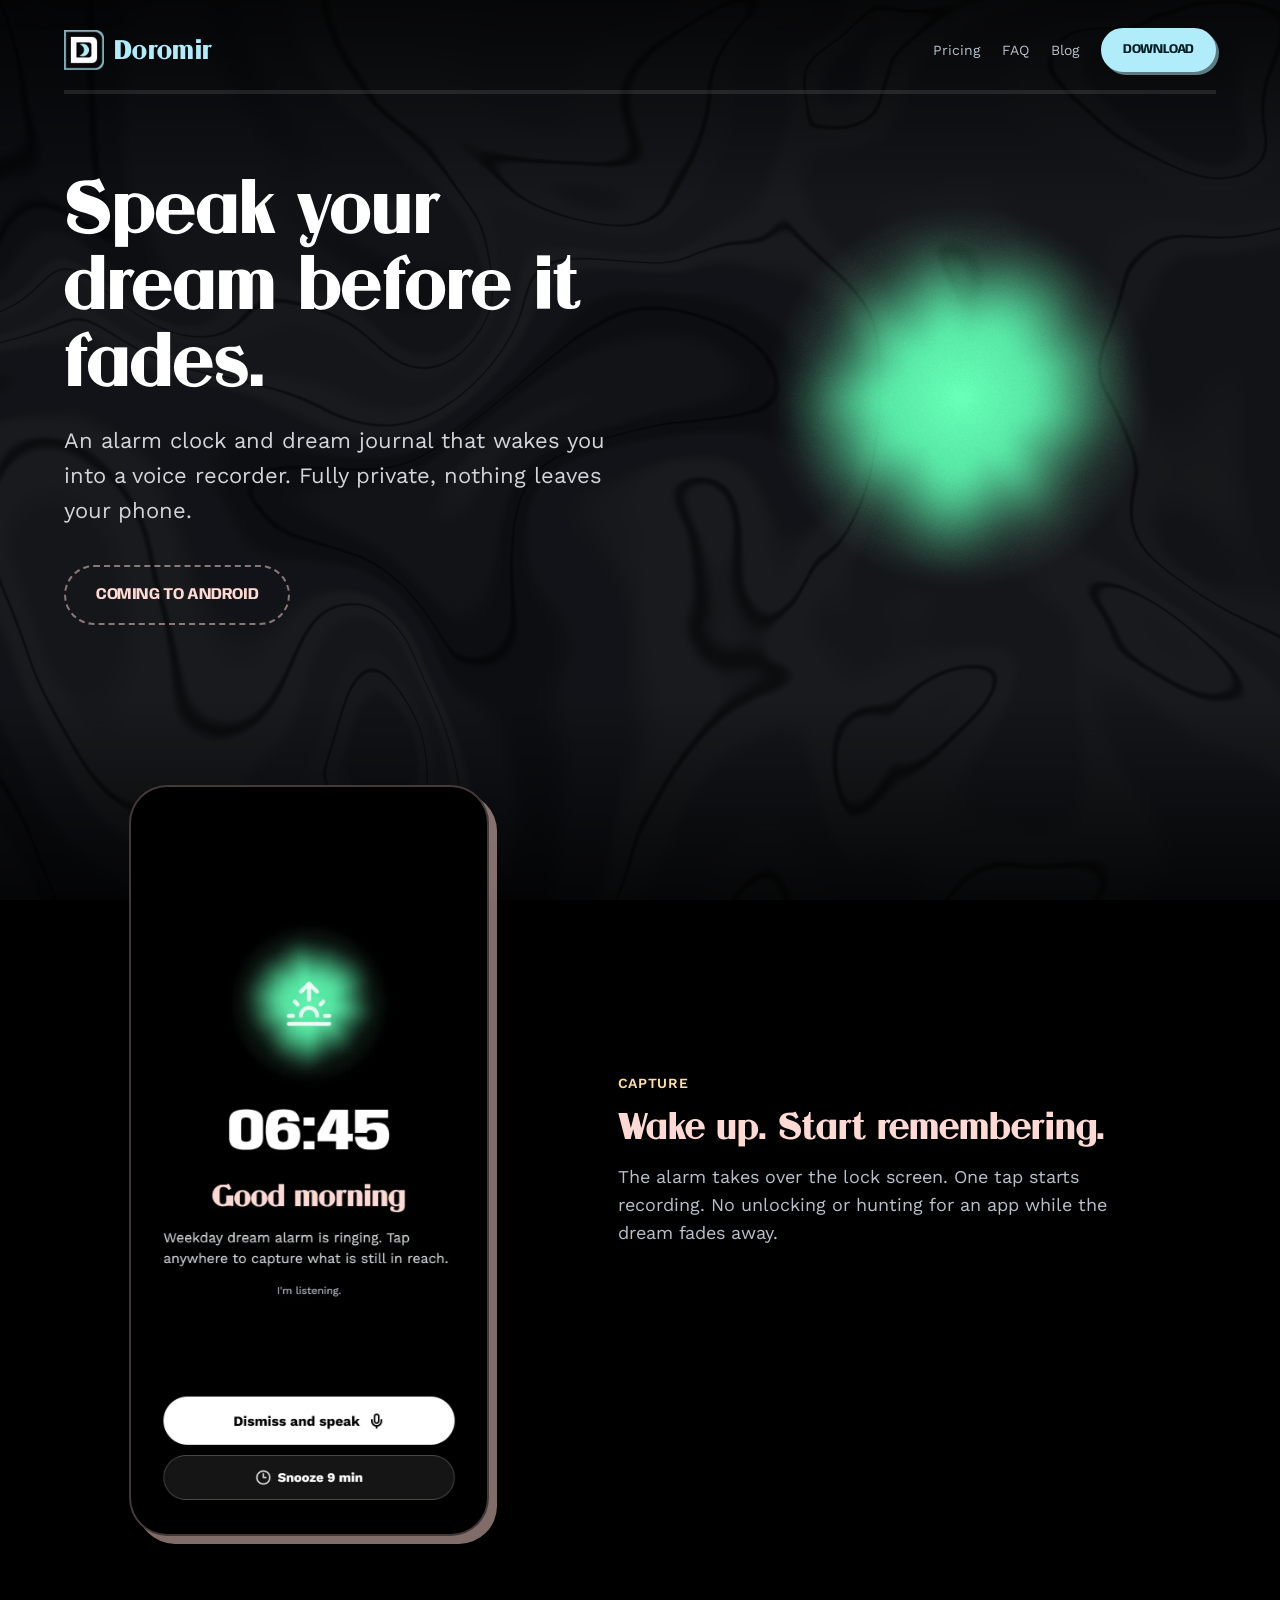
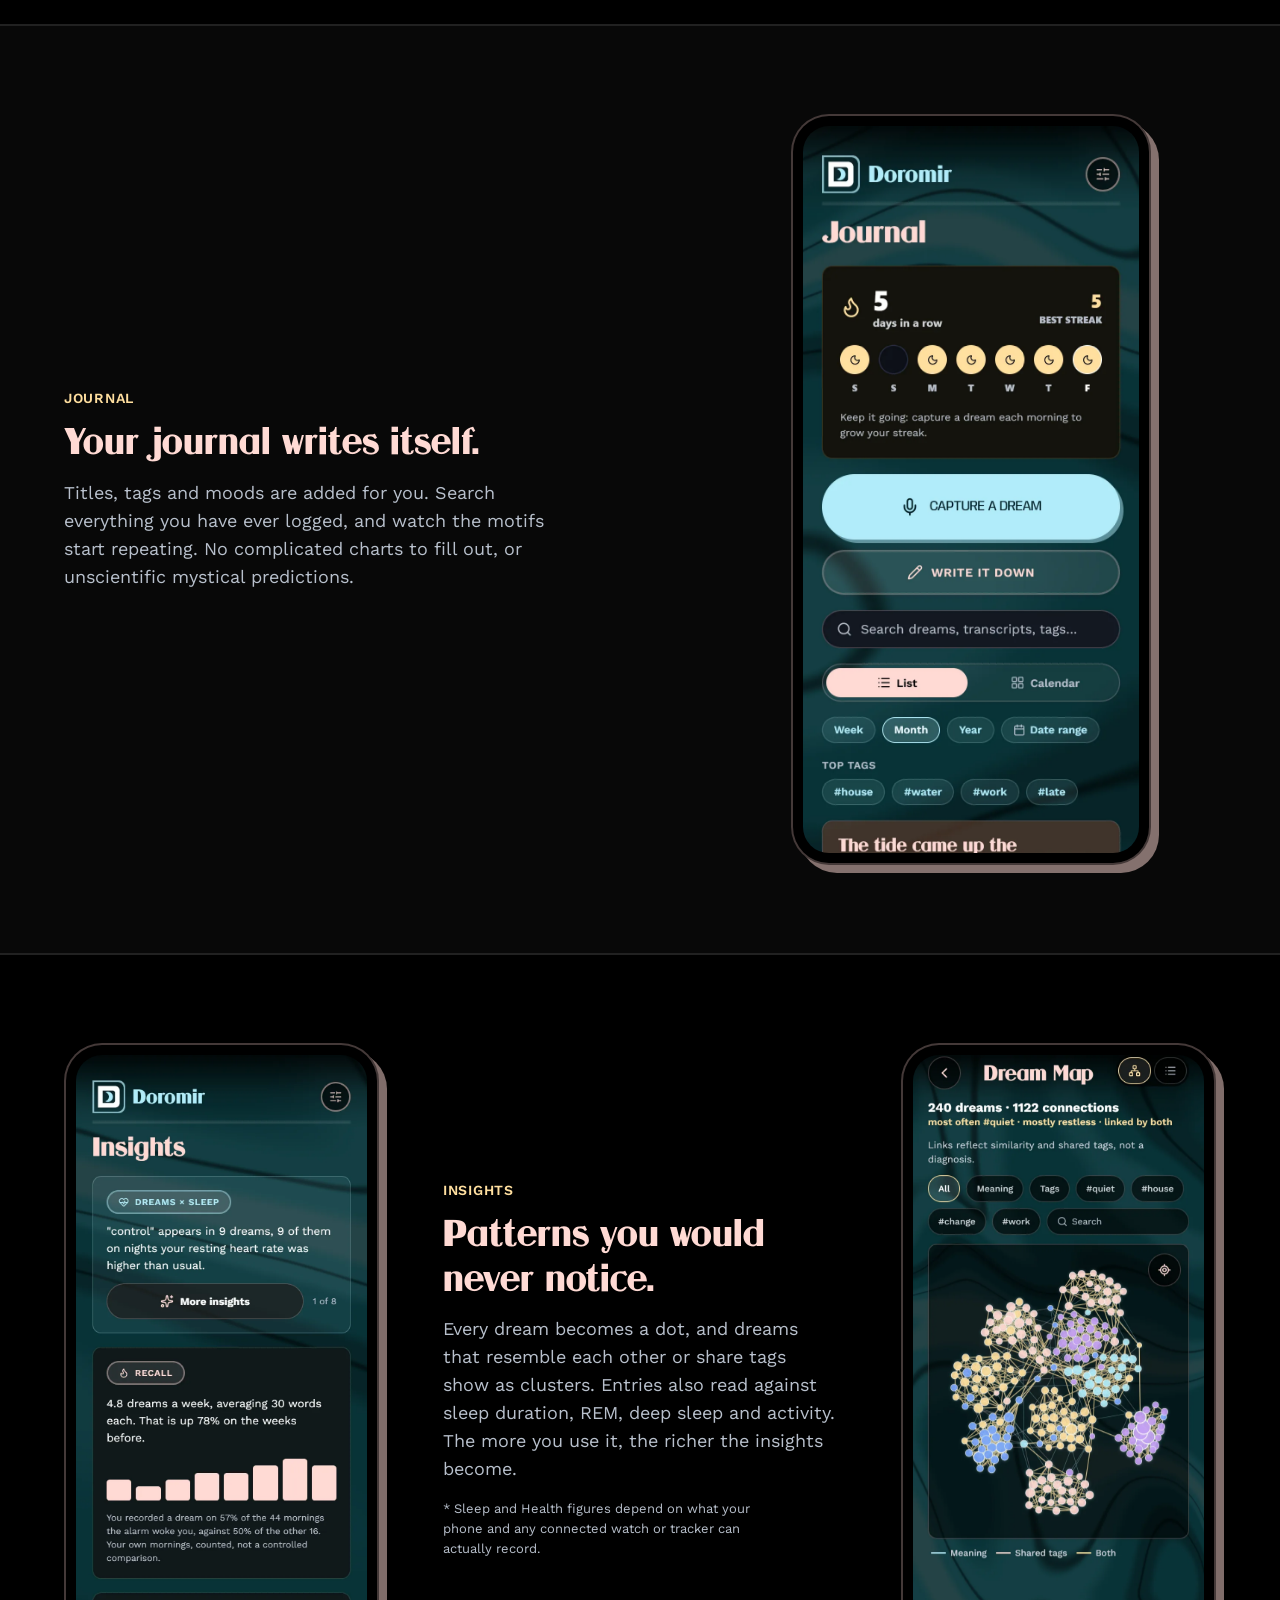
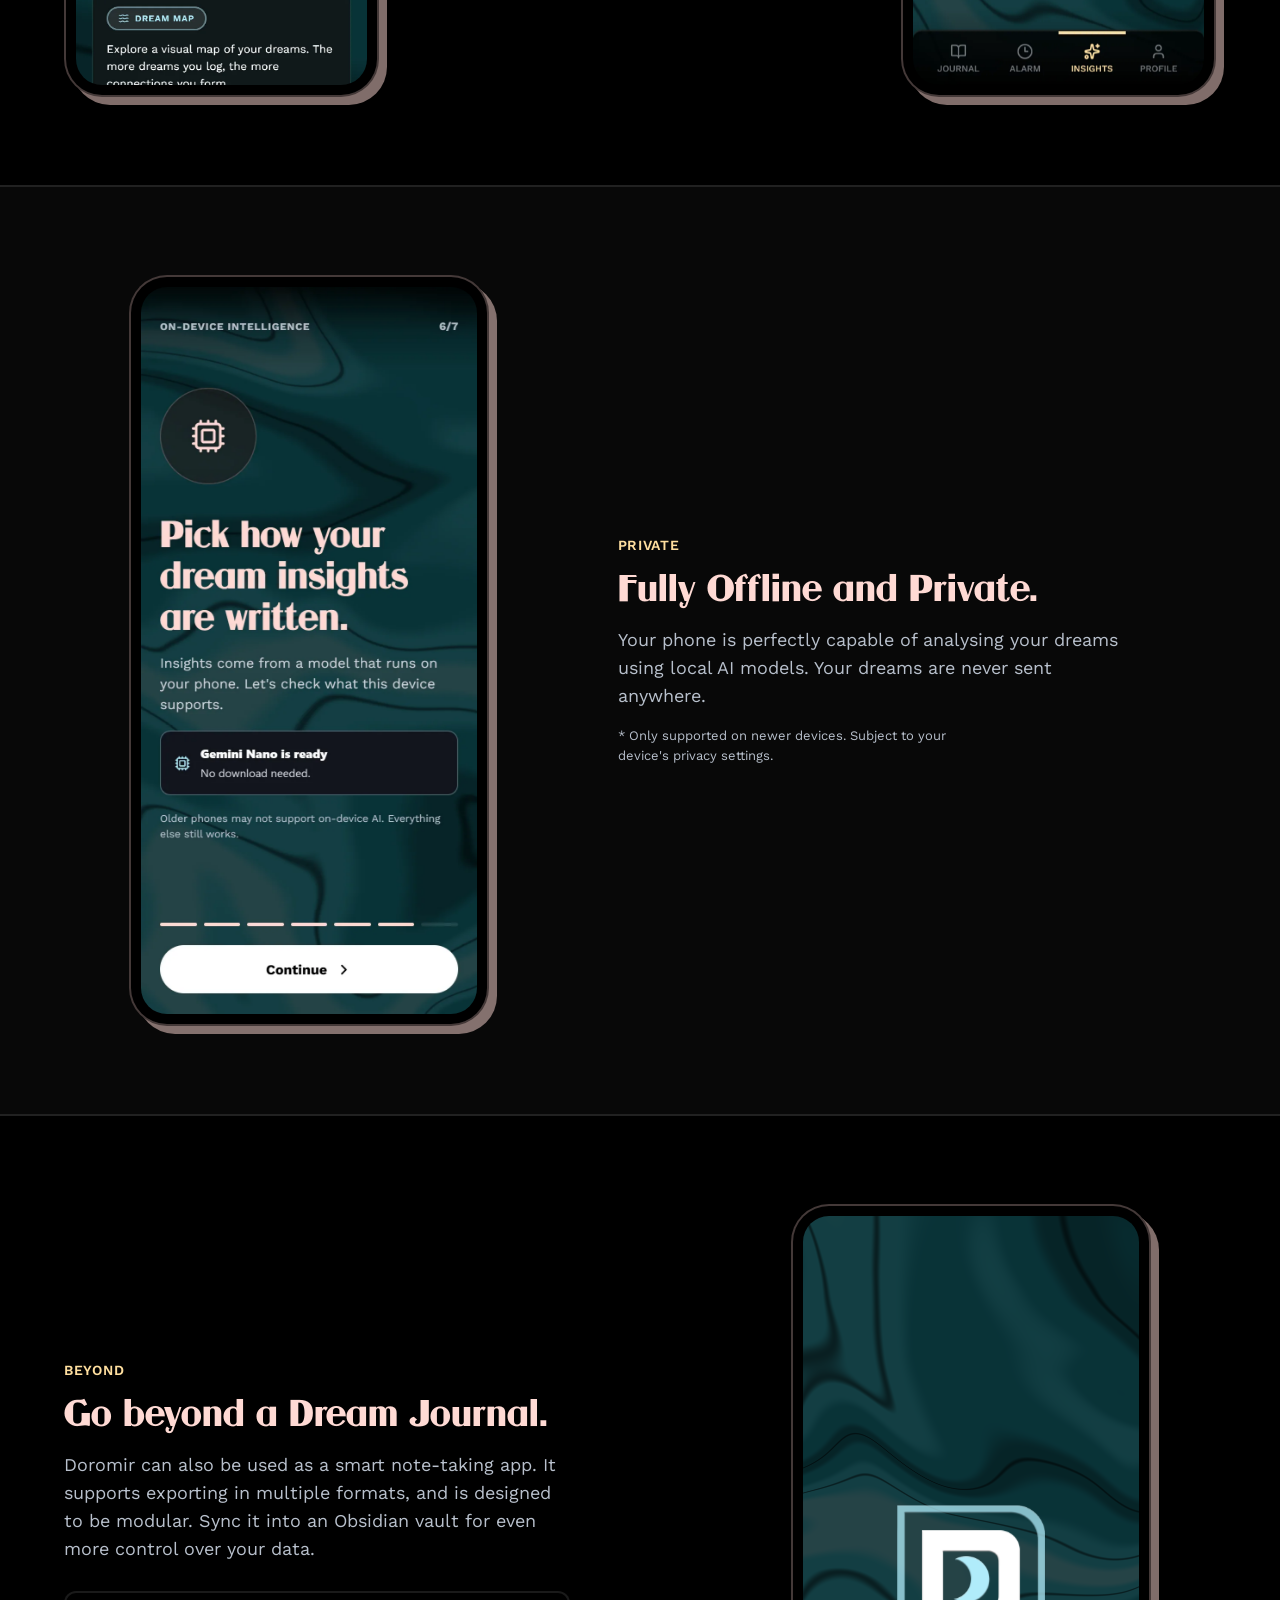
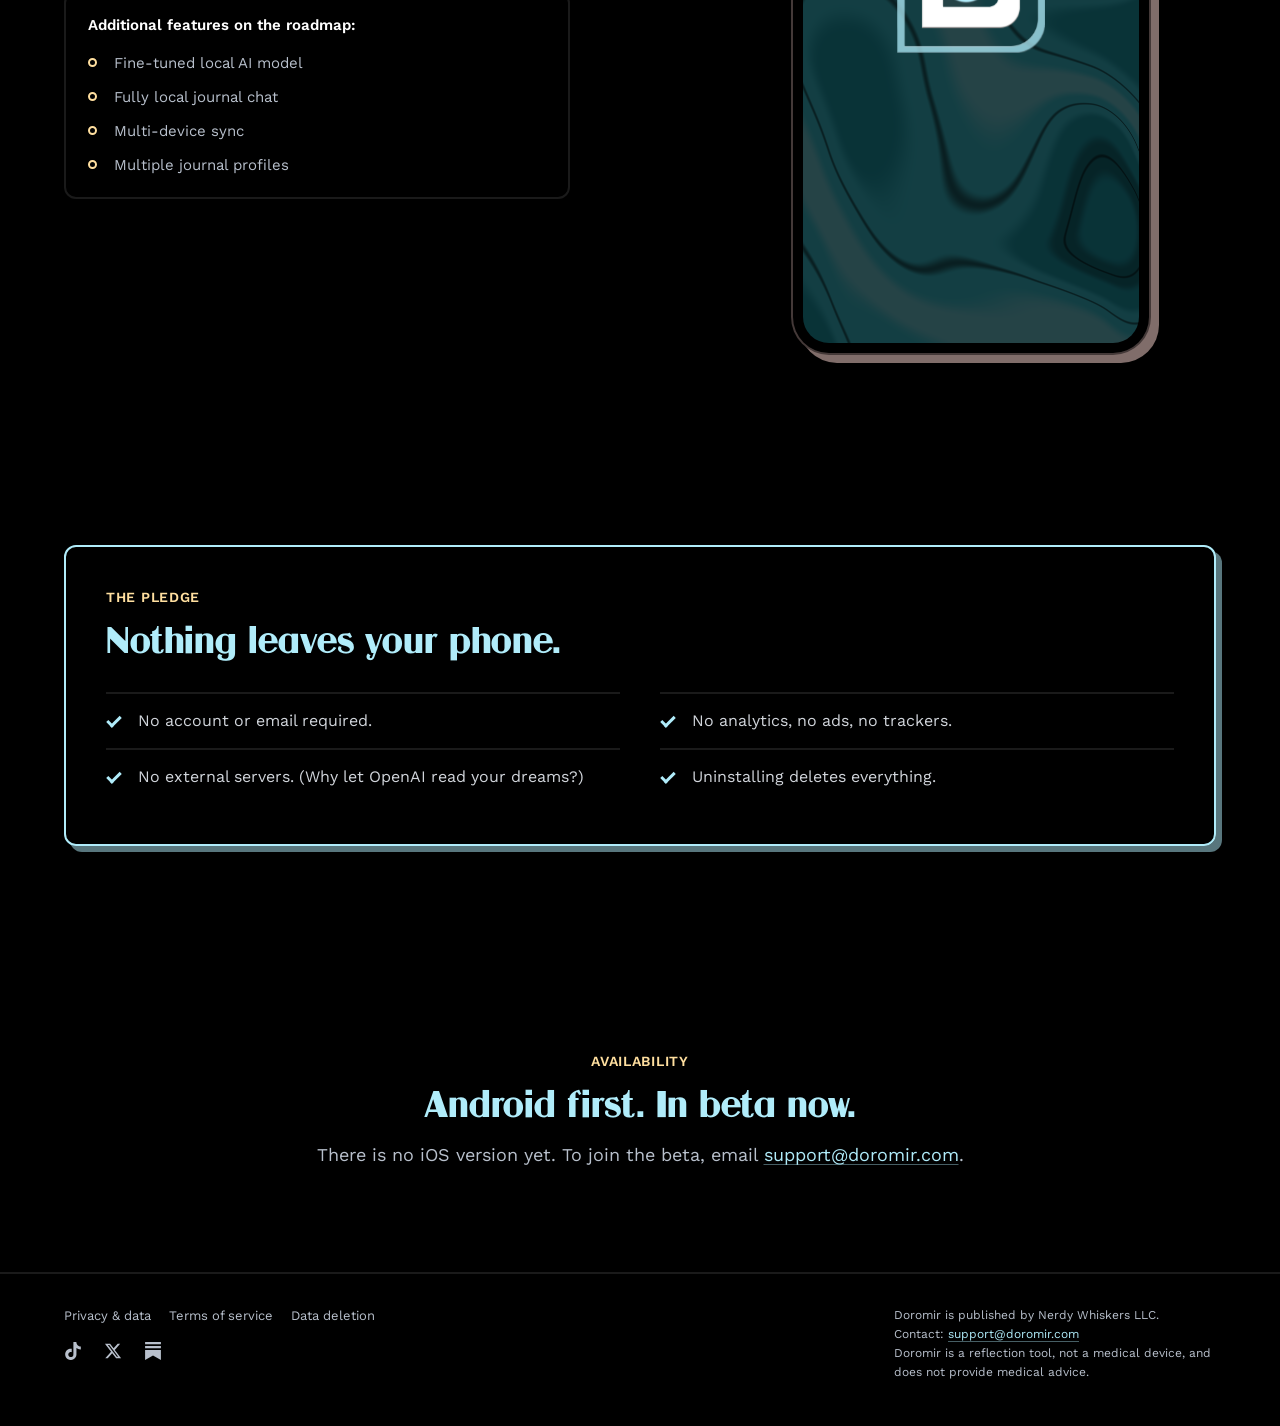
==== commit 11611f0b: "Add a blog page, and social links in the footer The blog is one file. Entries stack inside it, newes" ====
--- a/index.html
+++ b/index.html
@@ -36,6 +36,7 @@
       <nav class="header-actions" aria-label="Main">
         <a class="header-link" href="/pricing/">Pricing</a>
         <a class="header-link" href="/faq/">FAQ</a>
+        <a class="header-link" href="/blog/">Blog</a>
         <a class="btn btn--sm" href="/#download">Download</a>
       </nav>
     </div>
@@ -330,11 +331,30 @@
 
 <footer class="site-footer">
   <div class="wrap footer-inner">
-    <ul class="footer-links">
-      <li><a href="/privacy/">Privacy &amp; data</a></li>
-      <li><a href="/terms/">Terms of service</a></li>
-      <li><a href="/privacy/#delete">Data deletion</a></li>
-    </ul>
+    <div class="footer-nav">
+      <ul class="footer-links">
+        <li><a href="/privacy/">Privacy &amp; data</a></li>
+        <li><a href="/terms/">Terms of service</a></li>
+        <li><a href="/privacy/#delete">Data deletion</a></li>
+      </ul>
+      <ul class="footer-social">
+        <li>
+          <a href="https://www.tiktok.com/@nerdywhiskers" aria-label="Nerdy Whiskers on TikTok" rel="me noopener" target="_blank">
+            <svg viewBox="0 0 24 24" fill="currentColor" aria-hidden="true"><path d="M12.53.02C13.84 0 15.14.01 16.44 0c.08 1.53.63 3.09 1.75 4.17 1.12 1.11 2.7 1.62 4.24 1.79v4.03c-1.44-.05-2.89-.35-4.2-.97-.57-.26-1.1-.59-1.62-.93-.01 2.92.01 5.84-.02 8.75-.08 1.4-.54 2.79-1.35 3.94-1.31 1.92-3.58 3.17-5.91 3.21-1.43.08-2.86-.31-4.08-1.03-2.02-1.19-3.44-3.37-3.65-5.71-.02-.5-.03-1-.01-1.49.18-1.9 1.12-3.72 2.58-4.96 1.66-1.44 3.98-2.13 6.15-1.72.02 1.48-.04 2.96-.04 4.44-.99-.32-2.15-.23-3.02.37-.63.41-1.11 1.04-1.36 1.75-.21.51-.15 1.07-.14 1.61.24 1.64 1.82 3.02 3.5 2.87 1.12-.01 2.19-.66 2.77-1.61.19-.33.4-.67.41-1.06.1-1.79.06-3.57.07-5.36.01-4.03-.01-8.05.02-12.07Z"/></svg>
+          </a>
+        </li>
+        <li>
+          <a href="https://x.com/NerdyWhisker" aria-label="Nerdy Whiskers on X" rel="me noopener" target="_blank">
+            <svg viewBox="0 0 24 24" fill="currentColor" aria-hidden="true"><path d="M18.244 2.25h3.308l-7.227 8.26 8.502 11.24H16.17l-5.214-6.817L4.99 21.75H1.68l7.73-8.835L1.254 2.25H8.08l4.713 6.231ZM17.083 19.77h1.833L7.084 4.126H5.117Z"/></svg>
+          </a>
+        </li>
+        <li>
+          <a href="https://nerdywhiskers.substack.com/" aria-label="Nerdy Whiskers on Substack" rel="me noopener" target="_blank">
+            <svg viewBox="0 0 24 24" fill="currentColor" aria-hidden="true"><path d="M22.539 8.242H1.46V5.406h21.08v2.836ZM1.46 10.812V24L12 18.11 22.54 24V10.812H1.46ZM22.54 0H1.46v2.836h21.08V0Z"/></svg>
+          </a>
+        </li>
+      </ul>
+    </div>
     <p class="footer-legal">
       Doromir is published by Nerdy Whiskers LLC.<br>
       Contact: <a href="mailto:support@doromir.com">support@doromir.com</a><br>
--- a/assets/css/site.css
+++ b/assets/css/site.css
@@ -379,12 +379,12 @@
   color: var(--white);
 }
 
-/* The header carries the brand lockup and two actions — the thing you came to do
-   (Download) and the thing you came to ask (FAQ). Privacy, Terms and data
-   deletion stay in the footer, which is where people look for them and where
-   Play's review expects them.
-
-   Only one of the two is styled as a button. A row of equal-weight buttons has no
+/* The header carries the brand lockup and four actions — the thing you came to do
+   (Download) and the three the product answers with: what it costs, how it works,
+   and what has changed. Privacy, Terms and data deletion stay in the footer, which
+   is where people look for them and where Play's review expects them.
+
+   Only one of the four is styled as a button. A row of equal-weight buttons has no
    primary, and the header's job is to make the download obvious. */
 .header-actions {
   display: flex;
@@ -412,7 +412,7 @@
   color: var(--rose);
 }
 
-@media (max-width: 480px) {
+@media (max-width: 500px) {
   .brand-mark {
     width: 32px;
     height: 32px;
@@ -426,21 +426,25 @@
     gap: 14px;
   }
 
-  /* Three items where there were two. The button keeps its height, so the touch
-     target is unchanged; only the air either side of the word comes in. */
+  /* Four items where the wide layout has room for four and a half. The button
+     keeps its height, so the touch target is unchanged; only the air either side
+     of the word comes in. */
   .header-actions .btn--sm {
     padding: 10px 16px;
   }
 }
 
-/* Below about 400px the brand lockup and three actions stop sharing a line, and
+/* Below about 440px the brand lockup and four actions stop sharing a line, and
    `.brand-row` wraps. Left alone the actions land under the wordmark hugging the
    left edge, which reads as an overflow rather than a decision. Giving them the
    whole second row and spreading them across it makes it a two-row header
    instead — and the tighter row gap keeps the two halves reading as one lockup.
 
-   Measured, not guessed: at the sizes set above, the row fits down to 398px. */
-@media (max-width: 400px) {
+   Measured, not guessed, and re-measured when the blog took a fourth slot:
+   untightened the row needs 494px, and at the sizes set above it needs 440px.
+   Both queries move together — a gap between them is the left-hugging overflow
+   this one exists to prevent, and re-titling a link is enough to open one. */
+@media (max-width: 440px) {
   .brand-row {
     row-gap: 14px;
   }
@@ -1354,7 +1358,8 @@
   line-height: 28px;
 }
 
-.prose ul {
+.prose ul,
+.prose ol {
   margin: 0 0 1rem;
   padding-left: 22px;
 }
@@ -1365,6 +1370,43 @@
 
 .prose li::marker {
   color: var(--rose);
+}
+
+/* Terms and Privacy run several times longer than the FAQ, and at the shared
+   prose size the column reads as a wall. One step down across the whole type
+   stack keeps the proportions intact while fitting more of a clause on screen.
+   The FAQ and delete-data keep the larger default. */
+.legal .prose p,
+.legal .prose li {
+  font-size: 15px;
+  line-height: 25px;
+}
+
+.legal .prose h2 {
+  font-size: 1.3125rem;
+}
+
+.legal .prose h3 {
+  font-size: 0.9375rem;
+}
+
+.legal .summary p {
+  font-size: 15px;
+  line-height: 24px;
+}
+
+.legal .note p {
+  font-size: 14px;
+  line-height: 23px;
+}
+
+.legal .page-title {
+  font-size: clamp(2rem, 4vw, 2.625rem);
+}
+
+.legal .page-meta {
+  font-size: 13px;
+  line-height: 21px;
 }
 
 .page-title {
@@ -1447,6 +1489,134 @@
   padding: 0 3px;
   font-weight: 600;
   white-space: nowrap;
+}
+
+/* ── Dev log ────────────────────────────────────────────────────────────────
+   Entries stack on one page rather than getting a file each. This site has no
+   build step, so a page per post means hand-copying the head, header and footer
+   for every entry and keeping a separate index in step with all of them — and a
+   dev log is read as a stream anyway. Each entry keeps its own dated anchor, so
+   one entry is still linkable on its own.
+
+   The entries reuse `.prose` outright instead of restating its type scale. That
+   is the same body copy the FAQ and the legal pages set, so an entry inherits
+   every later refinement to it for free; only the two rules that position a
+   standalone panel have to be undone here. */
+.log {
+  display: grid;
+  gap: 28px;
+  max-width: var(--prose);
+  margin-bottom: 72px;
+}
+
+.log .prose {
+  /* The column is set once, on `.log`. */
+  max-width: none;
+  /* The grid gap spaces the entries; `.prose`'s own trailing margin would double
+     the last one and push the footer down. */
+  margin-bottom: 0;
+}
+
+/* A deep link lands on the entry, not tight against the top of the window. */
+.log-entry {
+  scroll-margin-top: 24px;
+}
+
+/* The date is the permalink, so it is the one link in an entry that must not
+   read as body copy: muted and undecorated, the same quiet treatment the footer
+   links get, since neither is what the visitor came to read. */
+.log-date {
+  margin: 0 0 6px;
+  font-size: 13px;
+  line-height: 20px;
+  letter-spacing: 0.05em;
+  text-transform: uppercase;
+  color: var(--muted);
+}
+
+.log-date a {
+  color: inherit;
+  text-decoration: none;
+}
+
+.log-date a:hover {
+  color: var(--white);
+  text-decoration: underline;
+}
+
+/* `.prose h2:first-of-type` zeroes the top margin of an entry's heading, but the
+   date line above it means the heading is no longer first. Restate it here. */
+.log-title {
+  margin-top: 0;
+}
+
+/* A screenshot inside an entry. The frame is not decoration: a raw capture has
+   square corners, and square corners inside a 12px card read as something pasted
+   in rather than part of it. The hairline does the rest of the work, because most
+   captures of this app are darker than the card they land on and would otherwise
+   have no edge at all.
+
+   `width: 100%` rather than `max-width` so a capture narrower than the column is
+   still framed to the column. The intrinsic `width`/`height` attributes on the
+   <img> are what reserve its box before it loads. */
+.log-figure {
+  margin: 24px 0;
+}
+
+.log-figure img {
+  display: block;
+  width: 100%;
+  border-radius: var(--r-card);
+  border: var(--bw-hair) solid var(--border-w10);
+}
+
+/* A capture off the phone is portrait and roughly twice as tall as it is wide, so
+   at the column's full width it is taller than the screen reading it — the entry
+   stops being an entry and becomes a screenshot with text around it. This holds a
+   tall capture to a phone-sized column and centres it, which is also closer to the
+   size the thing is actually looked at.
+
+   The caption centres with it. A left-aligned caption under a centred image reads
+   as belonging to the paragraph below rather than to the picture above. */
+.log-figure--portrait img {
+  width: auto;
+  max-width: 280px;
+  margin-inline: auto;
+}
+
+.log-figure--portrait figcaption {
+  text-align: center;
+}
+
+/* Not a <p>, so it does not inherit the prose size the paragraphs around it get.
+   Sized and coloured like the fine print on the landing page instead — a caption
+   is an aside about the picture, not the next sentence of the entry. */
+.log-figure figcaption {
+  margin-top: 10px;
+  color: var(--muted);
+  font-size: 14px;
+  line-height: 22px;
+}
+
+/* No entries yet. Not styled as an entry — a dated-looking panel with no date is
+   how a placeholder gets mistaken for the first post. It does borrow `.prose`'s
+   padding, though: while it is the only panel on the page it sets the left edge
+   the entries will later inherit, and while it sits under them its copy has to
+   start on the same line theirs does. */
+.log-empty {
+  padding: clamp(24px, 4vw, 48px);
+}
+
+.log-empty h2 {
+  font-size: 1.5rem;
+  line-height: 1.3;
+  margin-bottom: 14px;
+}
+
+.log-empty p {
+  font-size: 17px;
+  line-height: 28px;
+  color: var(--body-dim);
 }
 
 /* ── Footer ─────────────────────────────────────────────────────────────────
@@ -1497,6 +1667,56 @@
   text-decoration: underline;
 }
 
+/* The wayfinding links and the social row are one column, not two more items in
+   the footer's flex row. At three columns the legal block loses the measure it
+   needs and the icons end up marooned between two blocks of text.
+
+   The gap is small because the icon boxes carry 11px of their own padding, so
+   the space actually seen between the two rows is roughly 17px. */
+.footer-nav {
+  display: flex;
+  flex-direction: column;
+  gap: 6px;
+}
+
+/* Brand marks, so these are filled paths rather than the stroked icons the rest
+   of the site draws — there is no recognisable X or TikTok note in a 2px outline.
+   Coloured and sized to sit with the links above them: this row is wayfinding
+   like the rest of the footer, not a call to follow.
+
+   The negative left margin is the icon box's own padding, cancelled, so the
+   first glyph lines up with the column edge instead of sitting inset from it. */
+.footer-social {
+  display: flex;
+  flex-wrap: wrap;
+  list-style: none;
+  margin: 0 0 0 -11px;
+  padding: 0;
+}
+
+/* An 18px mark centred in a 40px box. The box is the tap target and is invisible
+   until focused; shrinking it to the glyph would make three adjacent links a
+   thumb cannot reliably hit apart. */
+.footer-social a {
+  display: flex;
+  align-items: center;
+  justify-content: center;
+  width: 40px;
+  height: 40px;
+  color: var(--muted);
+  text-decoration: none;
+}
+
+.footer-social a:hover {
+  color: var(--white);
+}
+
+.footer-social svg {
+  display: block;
+  width: 18px;
+  height: 18px;
+}
+
 /* --muted, not --muted-dim, and that matters more at 12px than it did at 14px:
    the AA floor is 4.5:1 either way, and #6B7280 lands around 4:1 over the
    animated background. The app bumped its own muted token from #9CA3AF to
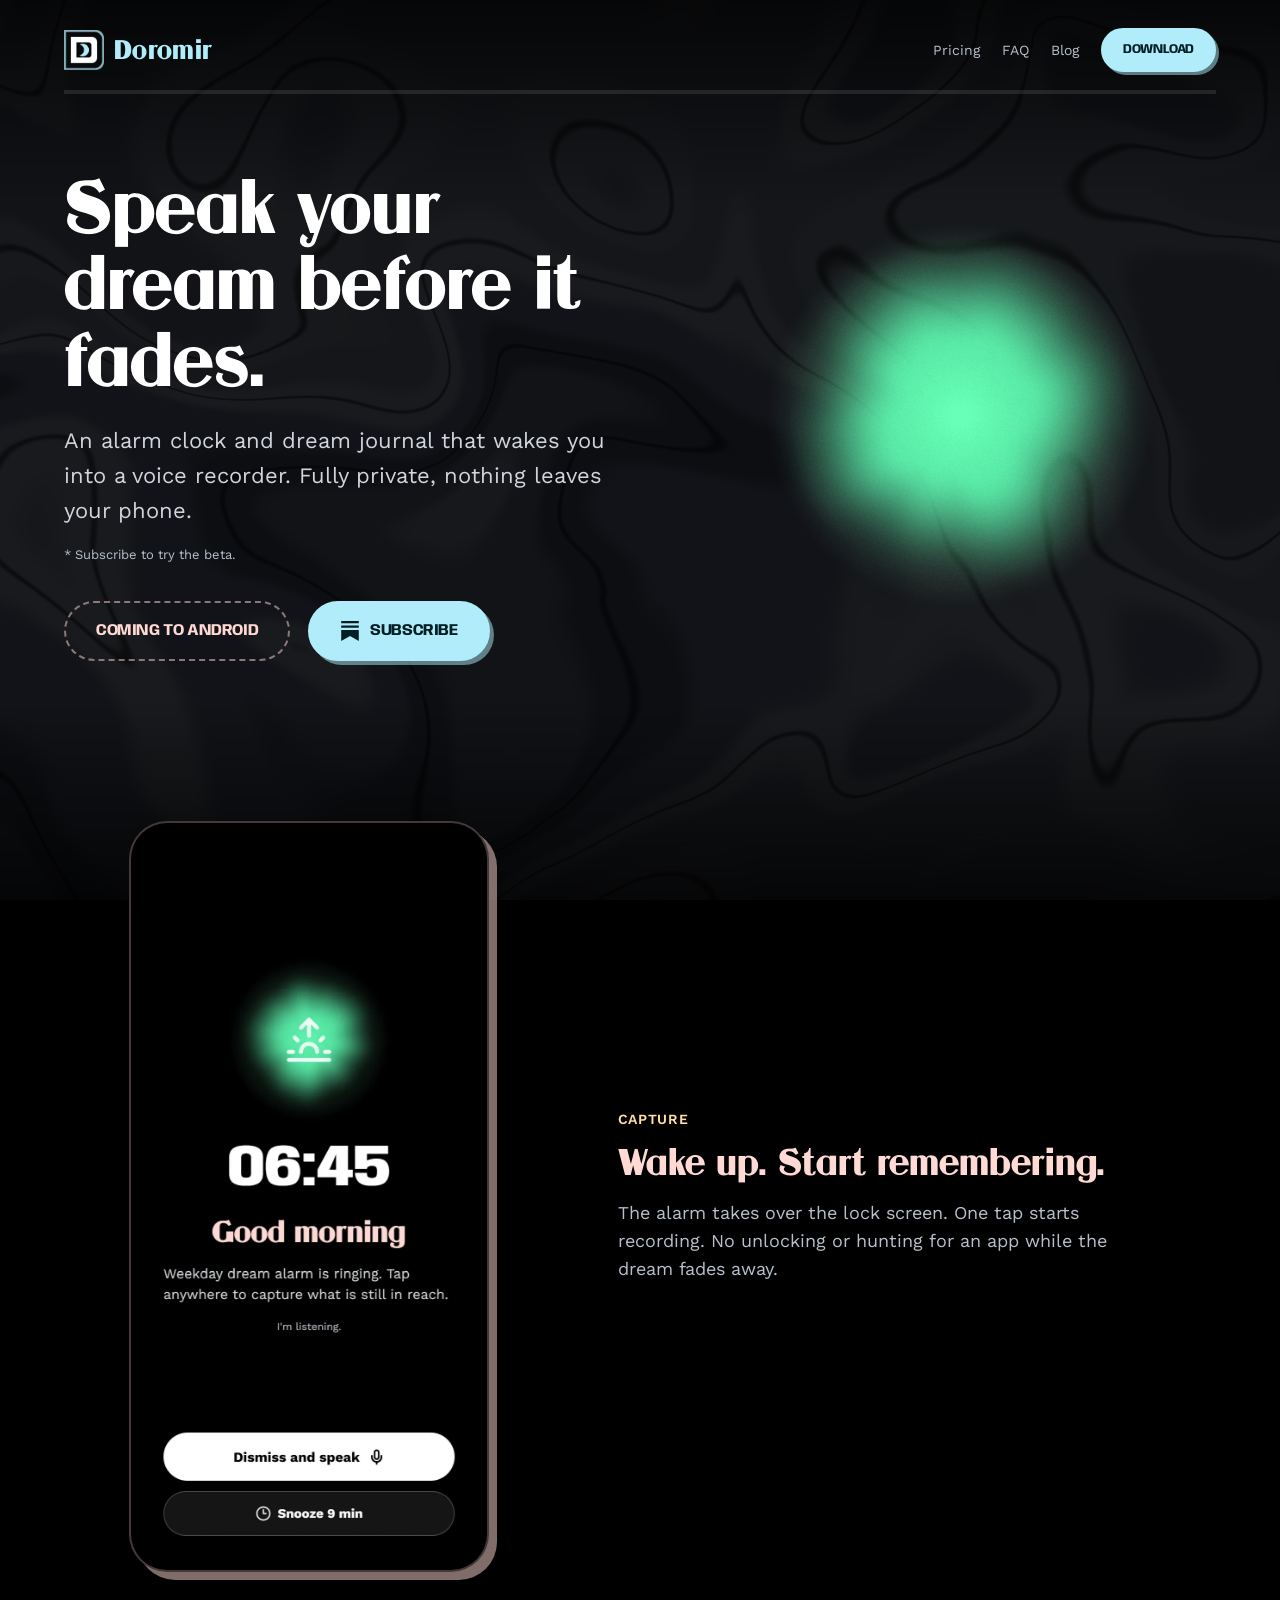
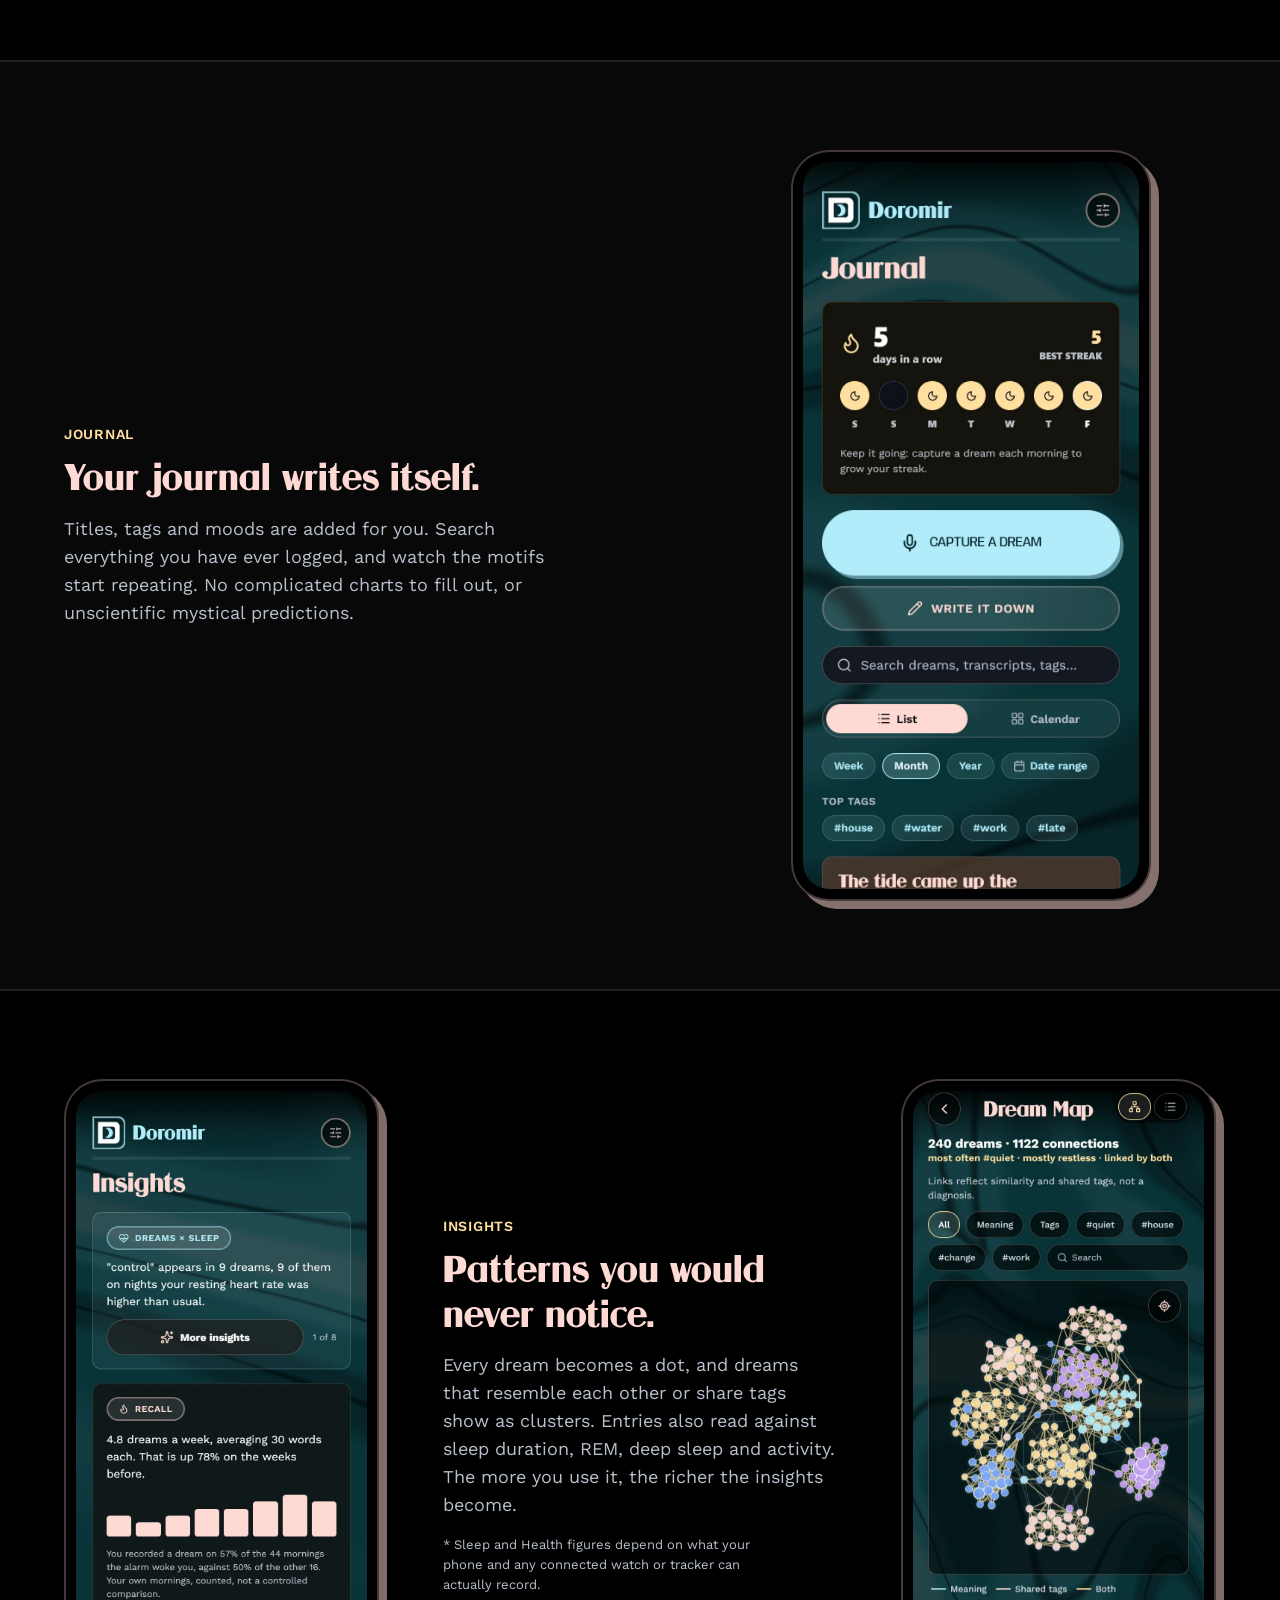
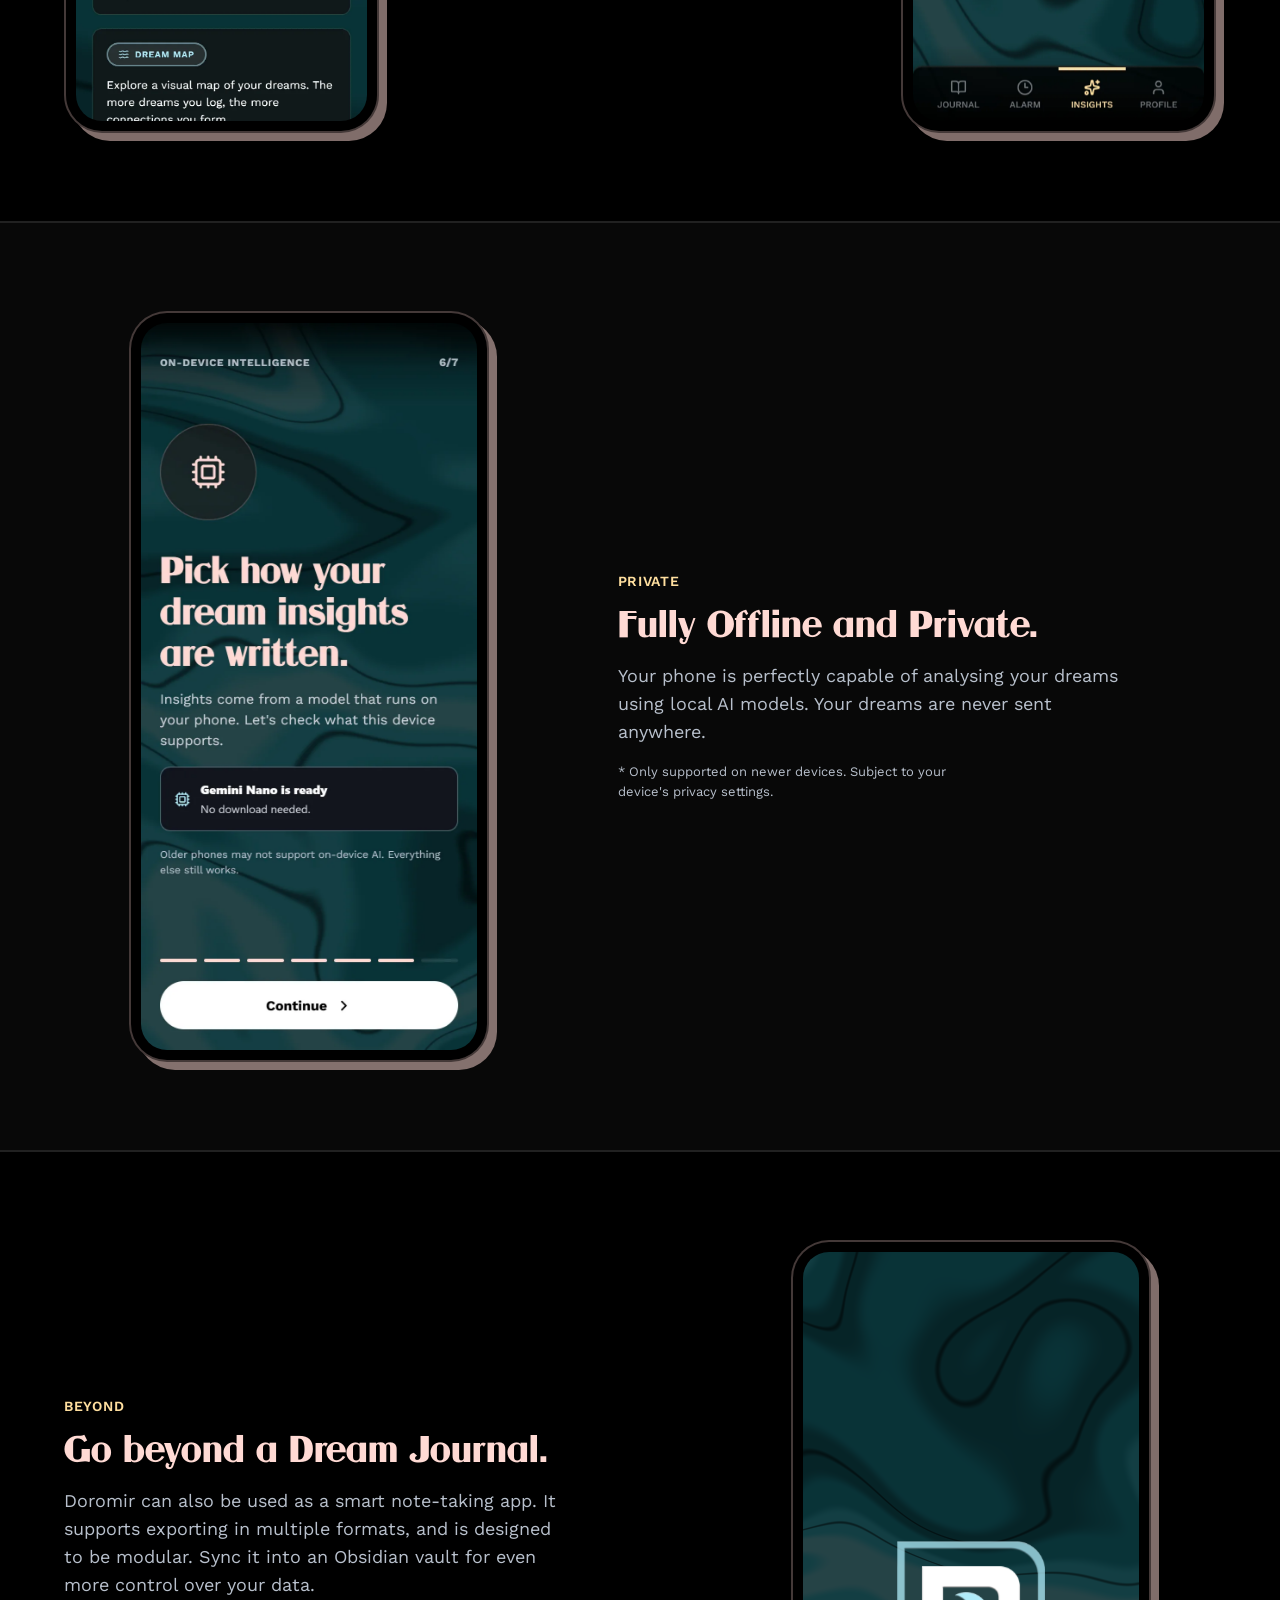
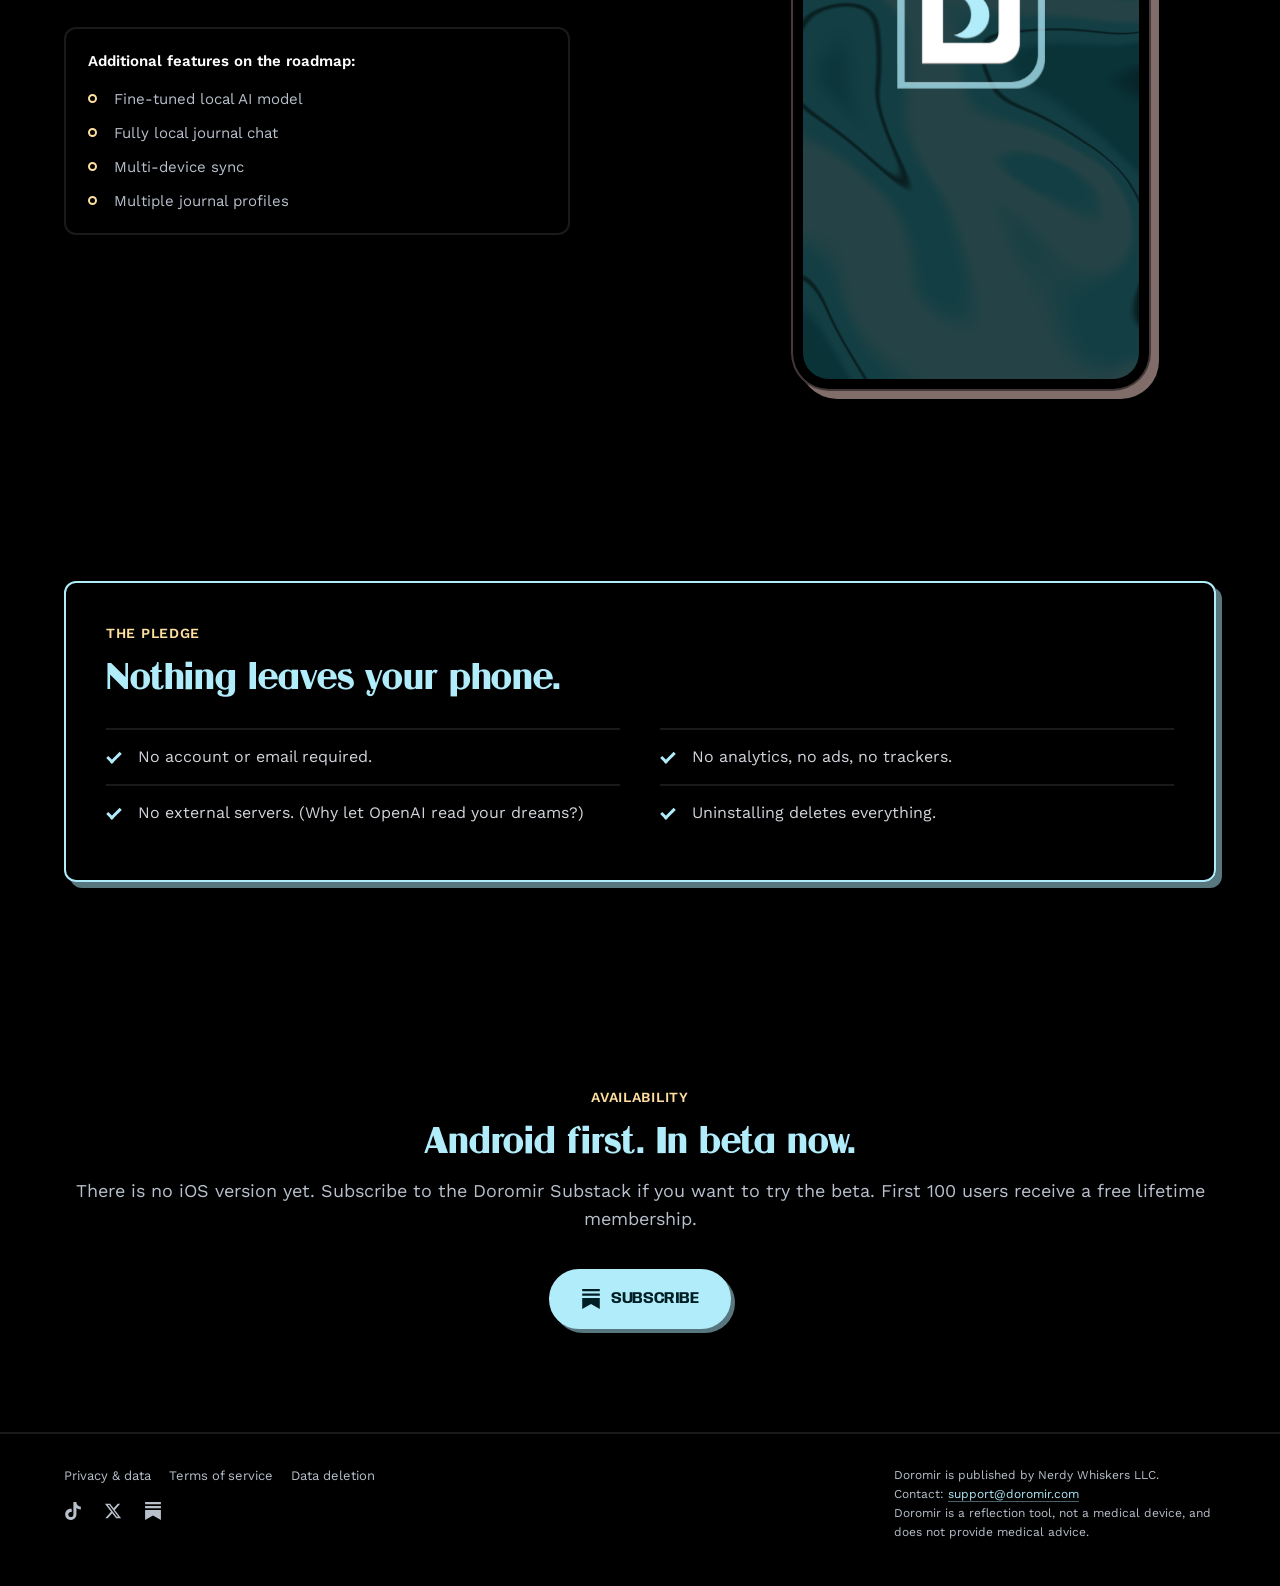
==== commit 7cc19c55: "Swap the beta email CTA for a Substack subscribe button Asking people to email support@doromir.com t" ====
--- a/index.html
+++ b/index.html
@@ -1,6 +1,6 @@
 <!DOCTYPE html>
-<html lang="en">
-<head>
+<html lang="en"><head>
+
 <meta charset="utf-8">
 <meta name="viewport" content="width=device-width, initial-scale=1">
 <title>Doromir — speak your dream before it fades</title>
@@ -16,15 +16,15 @@
 <meta property="og:description" content="An alarm clock that wakes you into a voice recorder. Nothing leaves your phone.">
 <meta property="og:image" content="/assets/img/icon.png">
 <meta name="twitter:card" content="summary">
-<link rel="stylesheet" href="/assets/css/site.css">
+
 <!-- The hero screenshot is the largest thing above the fold and the page's LCP
      candidate. Preload the WebP so it is in flight before the CSS resolves the
      <picture>; the PNG fallback path is unaffected. -->
 <link rel="preload" as="image" href="/assets/img/screens/wake.webp" type="image/webp">
-</head>
-<body>
+<link rel="stylesheet" href="/assets/css/site.css"></head>
+<body class="zaemit-text-editing">
 <a class="skip" href="#main">Skip to content</a>
-<canvas id="stream" aria-hidden="true"></canvas>
+<canvas id="stream" aria-hidden="true" width="1653" height="6307" class="is-live"></canvas>
 
 <header class="site-header">
   <div class="wrap">
@@ -60,8 +60,15 @@
           An alarm clock and dream journal that wakes you into a voice recorder.
           Fully private, nothing leaves your phone.
         </p>
-        <div class="btn-row btn-row--stack reveal" style="--d:3">
+        <p class="fineprint reveal" style="--d:3">
+          * Subscribe to try the beta.
+        </p>
+        <div class="btn-row btn-row--stack reveal" style="--d:4">
           <span class="btn btn--pending">Coming to Android</span>
+          <a class="btn" href="https://doromir.substack.com/subscribe" rel="noopener" target="_blank">
+            <svg viewBox="0 0 24 24" fill="currentColor" aria-hidden="true"><path d="M22.539 8.242H1.46V5.406h21.08v2.836ZM1.46 10.812V24L12 18.11 22.54 24V10.812H1.46ZM22.54 0H1.46v2.836h21.08V0Z"></path></svg>
+            Subscribe
+          </a>
         </div>
       </div>
 
@@ -71,7 +78,7 @@
            Decorative here: it is named nowhere in the copy and says nothing the
            headline does not, so it stays out of the accessibility tree. -->
       <div class="hero-art reveal" style="--d:2" aria-hidden="true">
-        <canvas class="orb" data-orb></canvas>
+        <canvas class="orb" data-orb=""></canvas>
       </div>
 
     </div>
@@ -87,16 +94,15 @@
             <div class="phone-screen">
               <picture>
                 <source srcset="/assets/img/screens/wake.webp" type="image/webp">
-                <img src="/assets/img/screens/wake.png" width="780" height="1688" loading="lazy"
-                     alt="The alarm ringing full-screen: a glowing green orb over the time 06:45, the greeting Good morning, and a Dismiss and speak button.">
+                <img src="/assets/img/screens/wake.png" width="780" height="1688" loading="lazy" alt="The alarm ringing full-screen: a glowing green orb over the time 06:45, the greeting Good morning, and a Dismiss and speak button." class="">
               </picture>
             </div>
           </div>
         </div>
         <div class="showcase-copy reveal" style="--d:1">
           <p class="kicker">Capture</p>
-          <h2>Wake up. Start remembering.</h2>
-          <p>
+          <h2 class="">Wake up. Start remembering.</h2>
+          <p class="">
             The alarm takes over the lock screen. One tap starts recording. No unlocking or hunting for an app while the dream fades away.
           </p>
         </div>
@@ -118,12 +124,11 @@
       <div class="wrap">
         <div class="showcase showcase--flip">
           <div class="showcase-art reveal">
-            <div class="phone float" data-scrollshot>
+            <div class="phone float" data-scrollshot="">
               <div class="phone-screen">
                 <picture>
                   <source srcset="/assets/img/screens/journal.webp" type="image/webp">
-                  <img src="/assets/img/screens/journal.png" width="780" height="3988" loading="lazy"
-                       alt="The dream journal: a five-day capture streak, a row of recurring tags, and dated entries titled The tide came up the stairs, Rehearsing a talk I never wrote and Flying low over the harbour, each tagged with its motifs.">
+                  <img src="/assets/img/screens/journal.png" width="780" height="3988" loading="lazy" alt="The dream journal: a five-day capture streak, a row of recurring tags, and dated entries titled The tide came up the stairs, Rehearsing a talk I never wrote and Flying low over the harbour, each tagged with its motifs.">
                 </picture>
               </div>
             </div>
@@ -151,12 +156,11 @@
       <div class="showcase showcase--split">
 
         <div class="showcase-art showcase-art--left reveal">
-          <div class="phone float" data-scrollshot>
+          <div class="phone float" data-scrollshot="">
             <div class="phone-screen">
               <picture>
                 <source srcset="/assets/img/screens/insights.webp" type="image/webp">
-                <img src="/assets/img/screens/insights.png" width="780" height="5188" loading="lazy"
-                     alt="The insights screen: a dreams-and-sleep finding, a recall summary, recurring themes and mood mix, then a row of sleep metrics — 7.5 hours, 23% REM, 17% deep, 53ms HRV — and a chart laying dream entries over sleep and activity.">
+                <img src="/assets/img/screens/insights.png" width="780" height="5188" loading="lazy" alt="The insights screen: a dreams-and-sleep finding, a recall summary, recurring themes and mood mix, then a row of sleep metrics — 7.5 hours, 23% REM, 17% deep, 53ms HRV — and a chart laying dream entries over sleep and activity.">
               </picture>
             </div>
           </div>
@@ -177,22 +181,21 @@
             <div class="phone-screen map-cycle">
               <picture>
                 <source srcset="/assets/img/screens/dreammap.webp" type="image/webp">
-                <img src="/assets/img/screens/dreammap.png" width="780" height="1688" loading="lazy"
-                     alt="The Dream Map: 240 dreams drawn as coloured dots joined by 1,122 lines, clustering into recurring subjects. Tapping a tag lights up only the dreams that share it.">
+                <img src="/assets/img/screens/dreammap.png" width="780" height="1688" loading="lazy" alt="The Dream Map: 240 dreams drawn as coloured dots joined by 1,122 lines, clustering into recurring subjects. Tapping a tag lights up only the dreams that share it.">
               </picture>
               <picture class="map-focus" aria-hidden="true">
                 <source srcset="/assets/img/screens/dreammap-1.webp" type="image/webp">
                 <img src="/assets/img/screens/dreammap-1.png" width="780" height="1688" loading="lazy" alt="">
               </picture>
-              <picture class="map-focus" aria-hidden="true">
+              <picture class="map-focus zaemit-force-visible" aria-hidden="true">
                 <source srcset="/assets/img/screens/dreammap-2.webp" type="image/webp">
                 <img src="/assets/img/screens/dreammap-2.png" width="780" height="1688" loading="lazy" alt="">
               </picture>
-              <picture class="map-focus" aria-hidden="true">
+              <picture class="map-focus zaemit-force-visible" aria-hidden="true">
                 <source srcset="/assets/img/screens/dreammap-3.webp" type="image/webp">
                 <img src="/assets/img/screens/dreammap-3.png" width="780" height="1688" loading="lazy" alt="">
               </picture>
-              <picture class="map-focus" aria-hidden="true">
+              <picture class="map-focus zaemit-force-visible" aria-hidden="true">
                 <source srcset="/assets/img/screens/dreammap-4.webp" type="image/webp">
                 <img src="/assets/img/screens/dreammap-4.png" width="780" height="1688" loading="lazy" alt="">
               </picture>
@@ -227,8 +230,7 @@
               <div class="phone-screen">
                 <picture>
                   <source srcset="/assets/img/screens/private-ai.webp" type="image/webp">
-                  <img src="/assets/img/screens/private-ai.png" width="780" height="1688" loading="lazy"
-                       alt="An onboarding step titled Pick how your dream insights are written, with a panel confirming Gemini Nano is ready and no download is needed.">
+                  <img src="/assets/img/screens/private-ai.png" width="780" height="1688" loading="lazy" alt="An onboarding step titled Pick how your dream insights are written, with a panel confirming Gemini Nano is ready and no download is needed.">
                 </picture>
               </div>
             </div>
@@ -264,9 +266,8 @@
                  the wordmark is already in the header and the copy beside this
                  says what the row is about. -->
             <div class="phone-screen">
-              <canvas class="phone-stream" data-stream aria-hidden="true"></canvas>
-              <img class="phone-mark" src="/assets/img/icon.svg" width="240" height="240"
-                   alt="" aria-hidden="true" loading="lazy">
+              <canvas class="phone-stream is-live" data-stream="" aria-hidden="true" width="336" height="727"></canvas>
+              <img class="phone-mark" src="/assets/img/icon.svg" width="240" height="240" alt="" aria-hidden="true" loading="lazy">
             </div>
           </div>
         </div>
@@ -321,9 +322,15 @@
       <p class="kicker reveal">Availability</p>
       <h2 class="reveal" style="--d:1">Android first. In beta now.</h2>
       <p class="reveal" style="--d:2">
-        There is no iOS version yet. To join the beta, email
-        <a href="mailto:support@doromir.com">support@doromir.com</a>.
+        There is no iOS version yet. Subscribe to the Doromir Substack if you want to
+        try the beta. First 100 users receive a free lifetime membership.
       </p>
+      <div class="btn-row btn-row--center reveal" style="--d:3">
+        <a class="btn" href="https://doromir.substack.com/subscribe" rel="noopener" target="_blank">
+          <svg viewBox="0 0 24 24" fill="currentColor" aria-hidden="true"><path d="M22.539 8.242H1.46V5.406h21.08v2.836ZM1.46 10.812V24L12 18.11 22.54 24V10.812H1.46ZM22.54 0H1.46v2.836h21.08V0Z"></path></svg>
+          Subscribe
+        </a>
+      </div>
     </div>
   </section>
 
@@ -340,17 +347,17 @@
       <ul class="footer-social">
         <li>
           <a href="https://www.tiktok.com/@nerdywhiskers" aria-label="Nerdy Whiskers on TikTok" rel="me noopener" target="_blank">
-            <svg viewBox="0 0 24 24" fill="currentColor" aria-hidden="true"><path d="M12.53.02C13.84 0 15.14.01 16.44 0c.08 1.53.63 3.09 1.75 4.17 1.12 1.11 2.7 1.62 4.24 1.79v4.03c-1.44-.05-2.89-.35-4.2-.97-.57-.26-1.1-.59-1.62-.93-.01 2.92.01 5.84-.02 8.75-.08 1.4-.54 2.79-1.35 3.94-1.31 1.92-3.58 3.17-5.91 3.21-1.43.08-2.86-.31-4.08-1.03-2.02-1.19-3.44-3.37-3.65-5.71-.02-.5-.03-1-.01-1.49.18-1.9 1.12-3.72 2.58-4.96 1.66-1.44 3.98-2.13 6.15-1.72.02 1.48-.04 2.96-.04 4.44-.99-.32-2.15-.23-3.02.37-.63.41-1.11 1.04-1.36 1.75-.21.51-.15 1.07-.14 1.61.24 1.64 1.82 3.02 3.5 2.87 1.12-.01 2.19-.66 2.77-1.61.19-.33.4-.67.41-1.06.1-1.79.06-3.57.07-5.36.01-4.03-.01-8.05.02-12.07Z"/></svg>
+            <svg viewBox="0 0 24 24" fill="currentColor" aria-hidden="true"><path d="M12.53.02C13.84 0 15.14.01 16.44 0c.08 1.53.63 3.09 1.75 4.17 1.12 1.11 2.7 1.62 4.24 1.79v4.03c-1.44-.05-2.89-.35-4.2-.97-.57-.26-1.1-.59-1.62-.93-.01 2.92.01 5.84-.02 8.75-.08 1.4-.54 2.79-1.35 3.94-1.31 1.92-3.58 3.17-5.91 3.21-1.43.08-2.86-.31-4.08-1.03-2.02-1.19-3.44-3.37-3.65-5.71-.02-.5-.03-1-.01-1.49.18-1.9 1.12-3.72 2.58-4.96 1.66-1.44 3.98-2.13 6.15-1.72.02 1.48-.04 2.96-.04 4.44-.99-.32-2.15-.23-3.02.37-.63.41-1.11 1.04-1.36 1.75-.21.51-.15 1.07-.14 1.61.24 1.64 1.82 3.02 3.5 2.87 1.12-.01 2.19-.66 2.77-1.61.19-.33.4-.67.41-1.06.1-1.79.06-3.57.07-5.36.01-4.03-.01-8.05.02-12.07Z"></path></svg>
           </a>
         </li>
         <li>
           <a href="https://x.com/NerdyWhisker" aria-label="Nerdy Whiskers on X" rel="me noopener" target="_blank">
-            <svg viewBox="0 0 24 24" fill="currentColor" aria-hidden="true"><path d="M18.244 2.25h3.308l-7.227 8.26 8.502 11.24H16.17l-5.214-6.817L4.99 21.75H1.68l7.73-8.835L1.254 2.25H8.08l4.713 6.231ZM17.083 19.77h1.833L7.084 4.126H5.117Z"/></svg>
+            <svg viewBox="0 0 24 24" fill="currentColor" aria-hidden="true"><path d="M18.244 2.25h3.308l-7.227 8.26 8.502 11.24H16.17l-5.214-6.817L4.99 21.75H1.68l7.73-8.835L1.254 2.25H8.08l4.713 6.231ZM17.083 19.77h1.833L7.084 4.126H5.117Z"></path></svg>
           </a>
         </li>
         <li>
-          <a href="https://nerdywhiskers.substack.com/" aria-label="Nerdy Whiskers on Substack" rel="me noopener" target="_blank">
-            <svg viewBox="0 0 24 24" fill="currentColor" aria-hidden="true"><path d="M22.539 8.242H1.46V5.406h21.08v2.836ZM1.46 10.812V24L12 18.11 22.54 24V10.812H1.46ZM22.54 0H1.46v2.836h21.08V0Z"/></svg>
+          <a href="https://doromir.substack.com/" aria-label="Doromir on Substack" rel="me noopener" target="_blank">
+            <svg viewBox="0 0 24 24" fill="currentColor" aria-hidden="true"><path d="M22.539 8.242H1.46V5.406h21.08v2.836ZM1.46 10.812V24L12 18.11 22.54 24V10.812H1.46ZM22.54 0H1.46v2.836h21.08V0Z"></path></svg>
           </a>
         </li>
       </ul>
@@ -365,7 +372,7 @@
 </footer>
 
 <script src="/assets/js/stream.js"></script>
-<script src="/assets/js/orb.js" defer></script>
-<script src="/assets/js/reveal.js" defer></script>
-</body>
-</html>
+<script src="/assets/js/orb.js" defer=""></script>
+<script src="/assets/js/reveal.js" defer=""></script>
+
+</body></html>
--- a/assets/css/site.css
+++ b/assets/css/site.css
@@ -612,6 +612,14 @@
   margin-top: 36px;
 }
 
+/* `.closer` centres its text, but a flex row does not inherit that. Without this the
+   row still starts at the left edge of the section and the button sits under nothing.
+   A modifier rather than a `.closer .btn-row` descendant rule, so the centred row
+   stays available to any section that wants it. */
+.btn-row--center {
+  justify-content: center;
+}
+
 /* ── Surfaces ───────────────────────────────────────────────────────────────*/
 .glass {
   background: var(--glass-fill);
@@ -996,9 +1004,11 @@
   font-size: 13px;
   line-height: 20px;
   max-width: 42ch;
-}
-
-.showcase-copy .fineprint {
+  color: var(--muted);
+}
+
+.showcase-copy .fineprint,
+.hero-copy .fineprint {
   margin-top: 16px;
 }
 
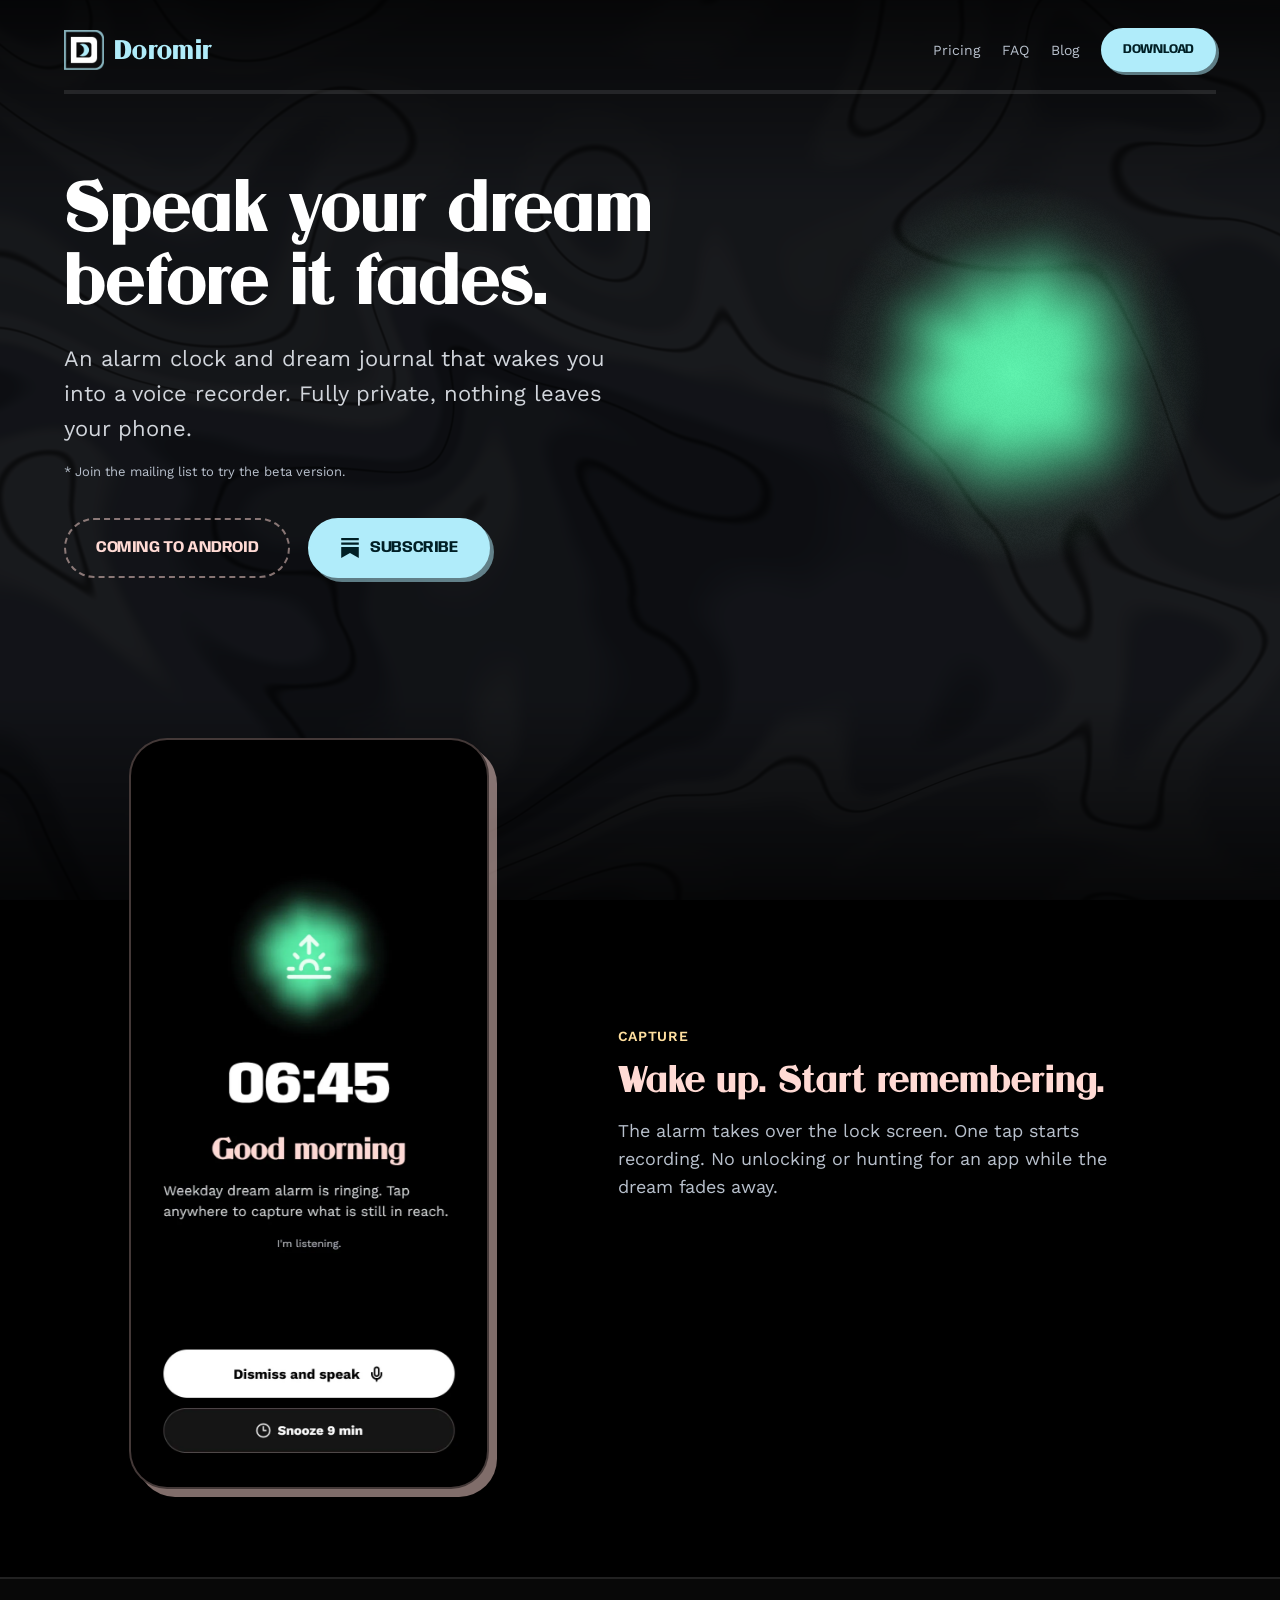
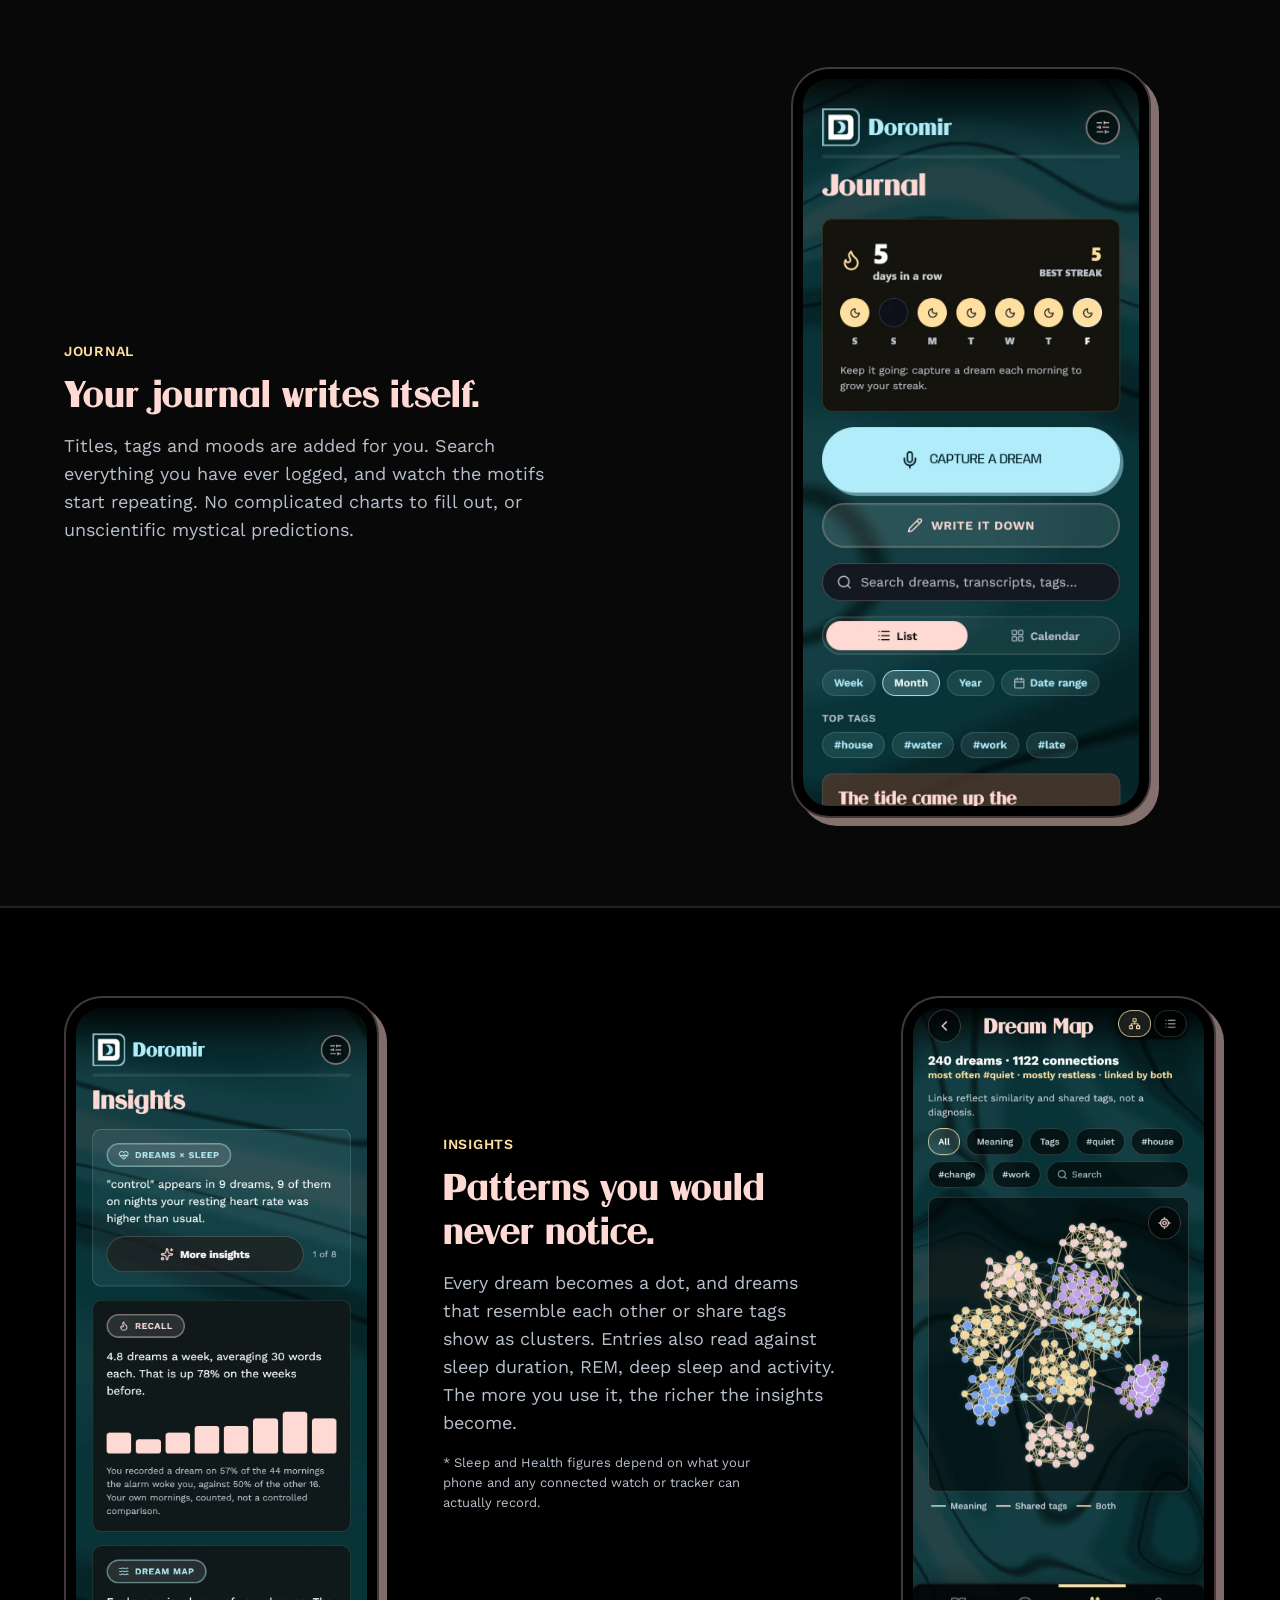
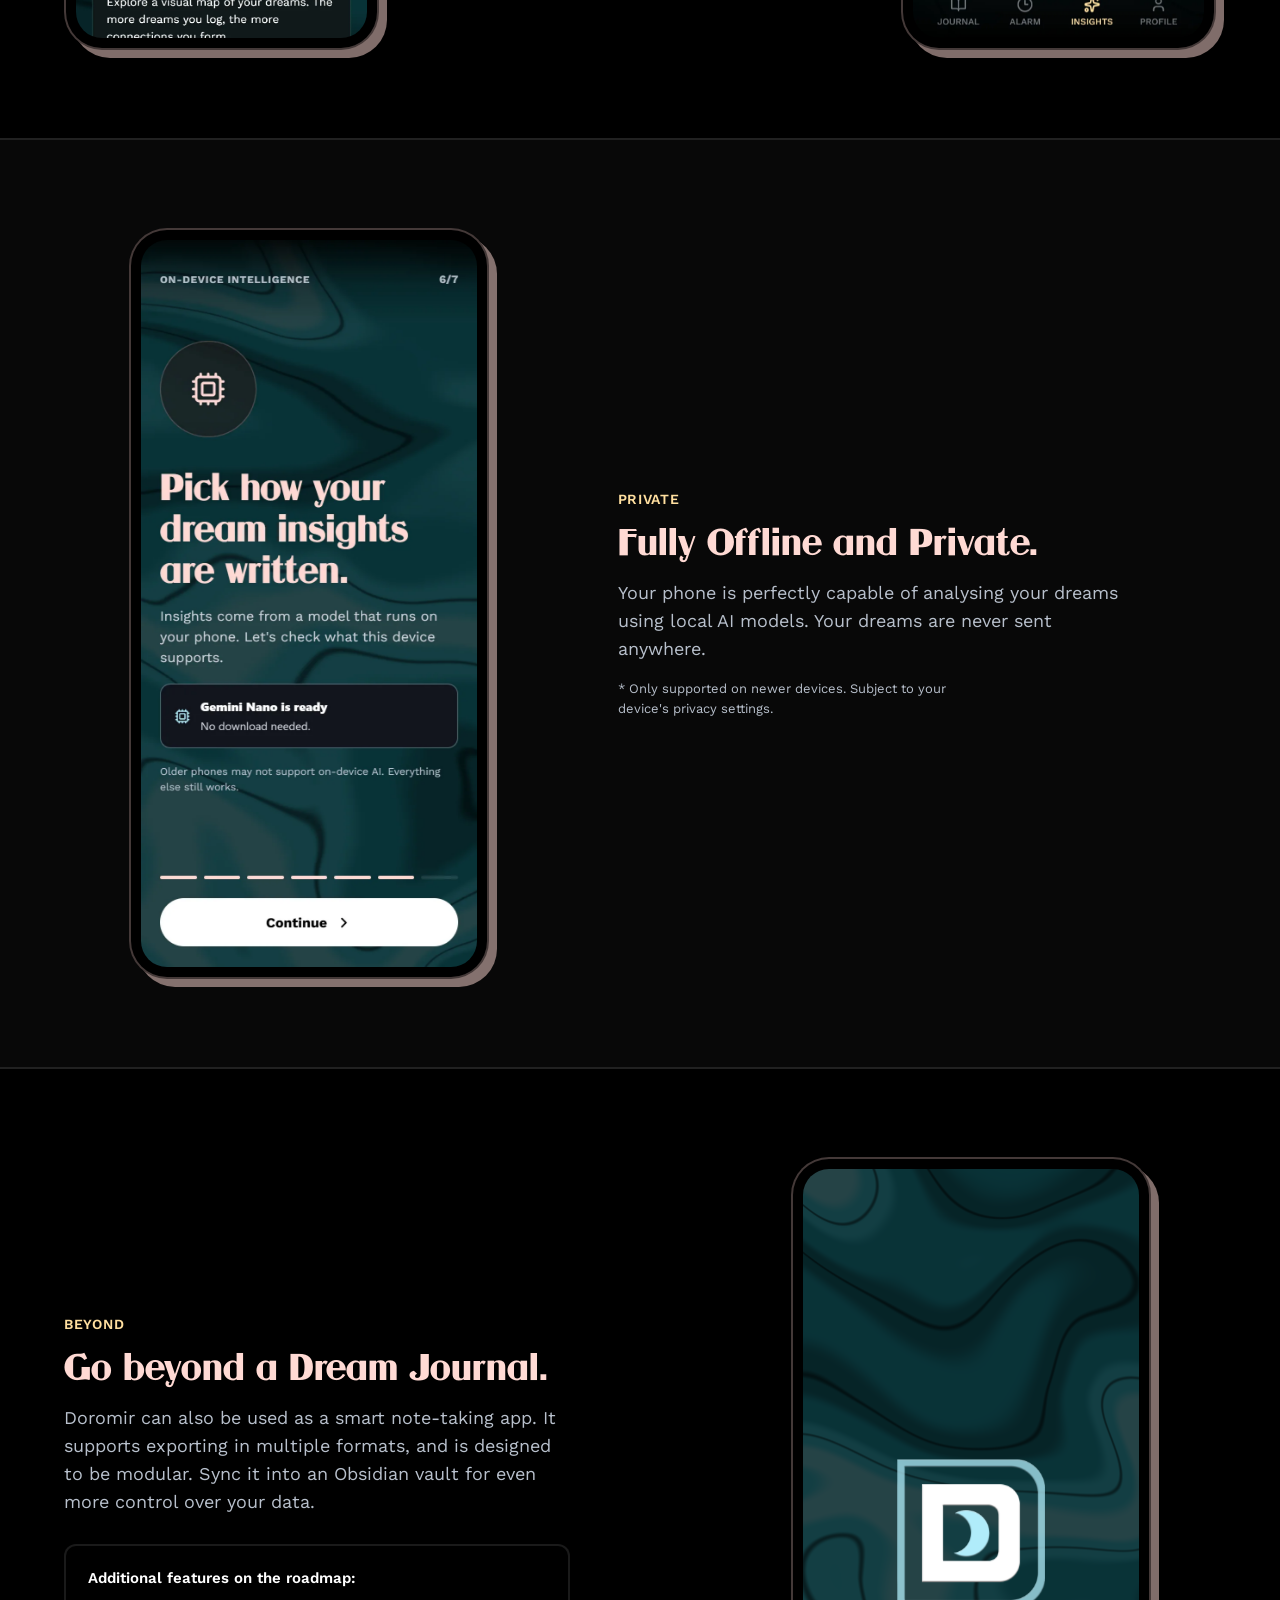
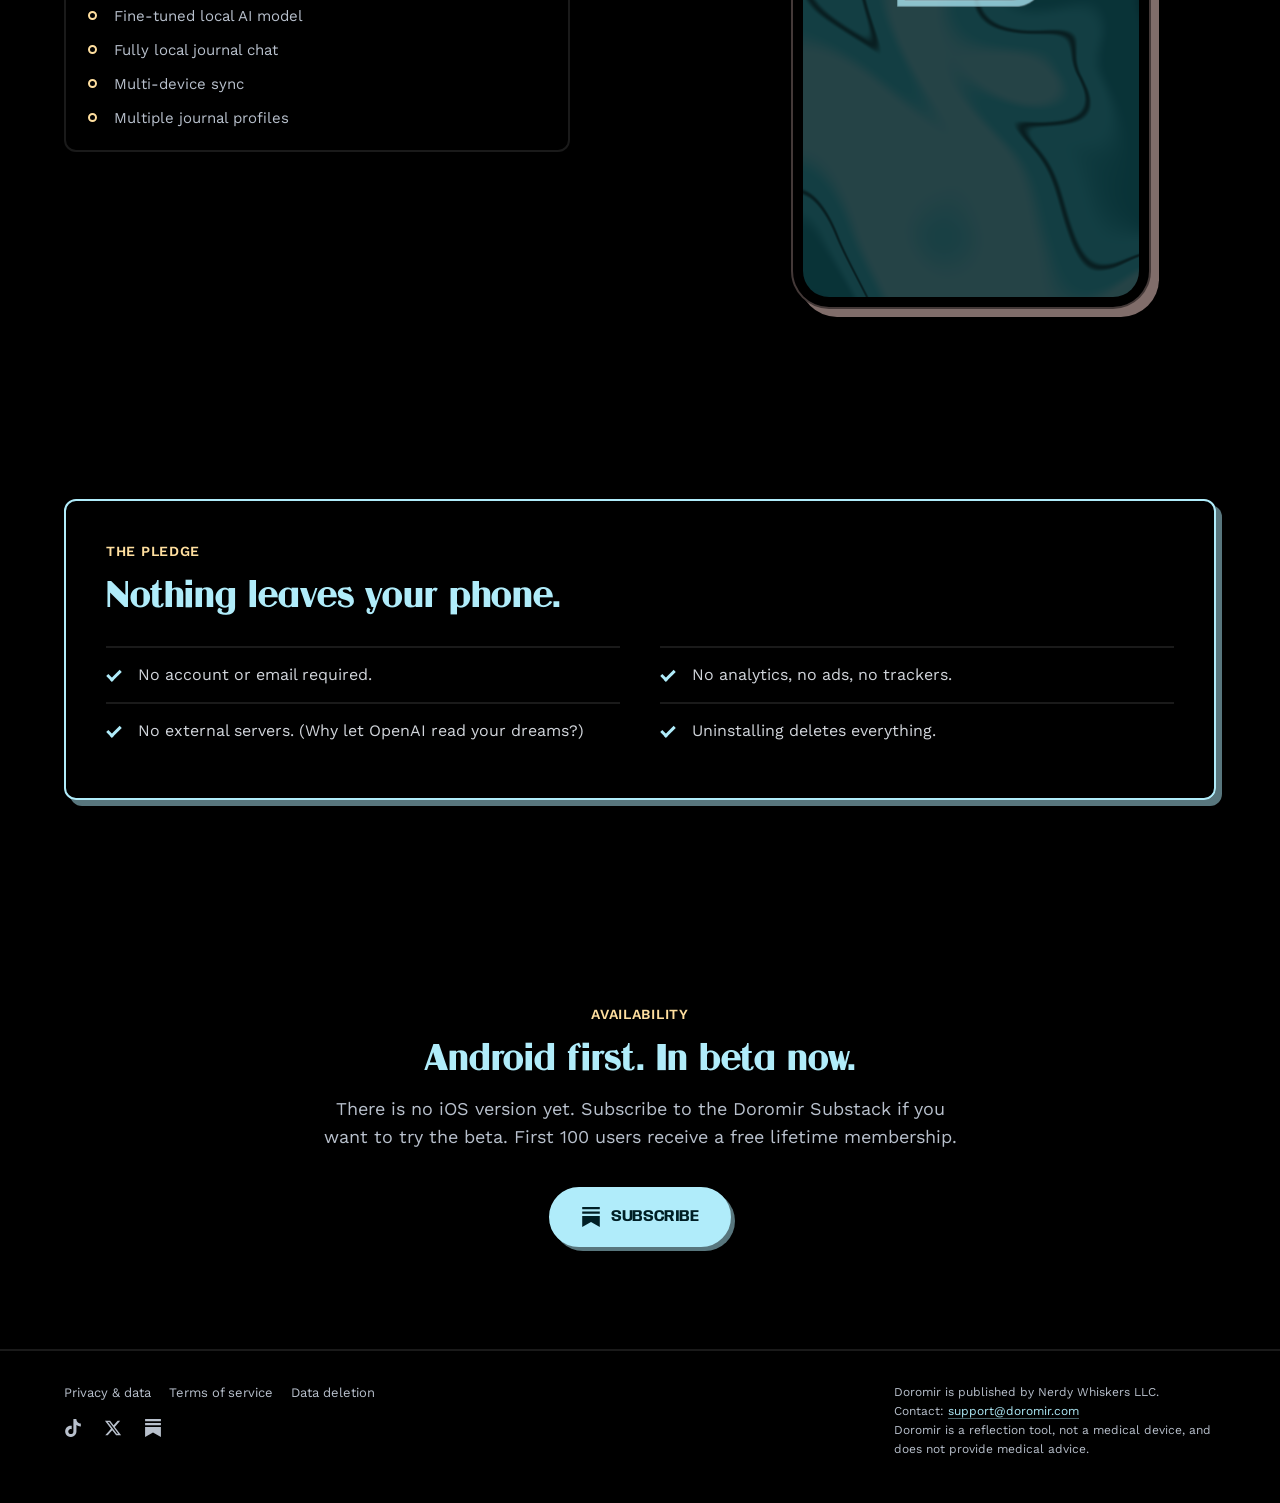
==== commit 84de4254: "Post the first log entry, and drop the blog's empty state The log has an entry, so the placeholder c" ====
--- a/index.html
+++ b/index.html
@@ -61,7 +61,7 @@
           Fully private, nothing leaves your phone.
         </p>
         <p class="fineprint reveal" style="--d:3">
-          * Subscribe to try the beta.
+          * Join the mailing list to try the beta version.
         </p>
         <div class="btn-row btn-row--stack reveal" style="--d:4">
           <span class="btn btn--pending">Coming to Android</span>
--- a/assets/css/site.css
+++ b/assets/css/site.css
@@ -756,8 +756,22 @@
   padding-bottom: clamp(40px, 6vw, 72px);
 }
 
-.hero h1 {
-  max-width: 18ch;
+/* The headline is a two-line lockup: "Speak your dream" / "before it fades."
+   Both halves have to fit, which pins the h1's width to a band measured against
+   its own font: "Speak your dream" is 8.48em wide, and "Speak your dream before
+   it" is 12.70em. Anything narrower than 8.48em drops to three lines; anything
+   from 12.70em up pulls "before it" onto line one and orphans "fades.".
+
+   15ch lands at 10.88em, near the middle of that band, and the hero's own
+   font-size clamp below keeps the column-to-type ratio inside it at every width.
+   Retype the headline and both numbers move, so re-measure rather than nudging. */
+.hero-grid h1 {
+  max-width: 15ch;
+  /* Gentler than the global h1's 6.2vw. Between 900px and 1333px the shared scale
+     outgrows the hero's copy column and forces a third line; this keeps the two
+     in step. Identical to the global scale at both ends, where the 2.5rem floor
+     and the 4.5rem ceiling take over. */
+  font-size: clamp(2.5rem, 5.4vw, 4.5rem);
 }
 
 .hero .lede {
@@ -812,8 +826,11 @@
 }
 
 @media (min-width: 900px) {
+  /* The copy column carries a two-line headline at this size, so it takes the
+     larger share. The art column holds only the orb, which is a soft radial with
+     no detail to lose, so it gives up the width. */
   .hero-grid {
-    grid-template-columns: 1.05fr 0.95fr;
+    grid-template-columns: 1.25fr 0.75fr;
   }
 
   .hero-art .phone {
@@ -1091,9 +1108,19 @@
   color: var(--teal);
 }
 
+/* Left unmeasured this paragraph runs the full 1152px container, which stranded
+   "membership." alone on a second line on both closers. 58ch wraps it into two
+   near-even lines instead (635/574 on pricing, 610/636 on the landing page) and
+   sits next to the lede's 56ch rather than inventing a new measure.
+
+   `text-wrap: pretty` is the guard for the next copy edit, not for this one:
+   where it is supported the browser reflows to avoid a one-word last line. It is
+   ignored elsewhere, so the measure above is what actually does the work. */
 .closer p:not(.kicker) {
   color: var(--muted);
-  margin-top: 14px;
+  margin: 14px auto 0;
+  max-width: 58ch;
+  text-wrap: pretty;
 }
 
 /* ── Privacy pledge panel ───────────────────────────────────────────────────
@@ -1512,10 +1539,16 @@
    is the same body copy the FAQ and the legal pages set, so an entry inherits
    every later refinement to it for free; only the two rules that position a
    standalone panel have to be undone here. */
+/* `.page-title` only carries an 8px bottom margin because on every other page a
+   `.page-meta` sits under it and supplies the 40px gap before the content. The
+   blog has no subtitle, so the log has to stand itself off the title. Adjacent
+   siblings collapse, so this stays 40px rather than doubling if a subtitle
+   ever comes back. */
 .log {
   display: grid;
   gap: 28px;
   max-width: var(--prose);
+  margin-top: 40px;
   margin-bottom: 72px;
 }
 
@@ -1613,22 +1646,6 @@
    padding, though: while it is the only panel on the page it sets the left edge
    the entries will later inherit, and while it sits under them its copy has to
    start on the same line theirs does. */
-.log-empty {
-  padding: clamp(24px, 4vw, 48px);
-}
-
-.log-empty h2 {
-  font-size: 1.5rem;
-  line-height: 1.3;
-  margin-bottom: 14px;
-}
-
-.log-empty p {
-  font-size: 17px;
-  line-height: 28px;
-  color: var(--body-dim);
-}
-
 /* ── Footer ─────────────────────────────────────────────────────────────────
    The one place on the page that deliberately stops shouting. Everything above
    is neo-brutalist — 4px rules, rose display type, uppercase chips — and the
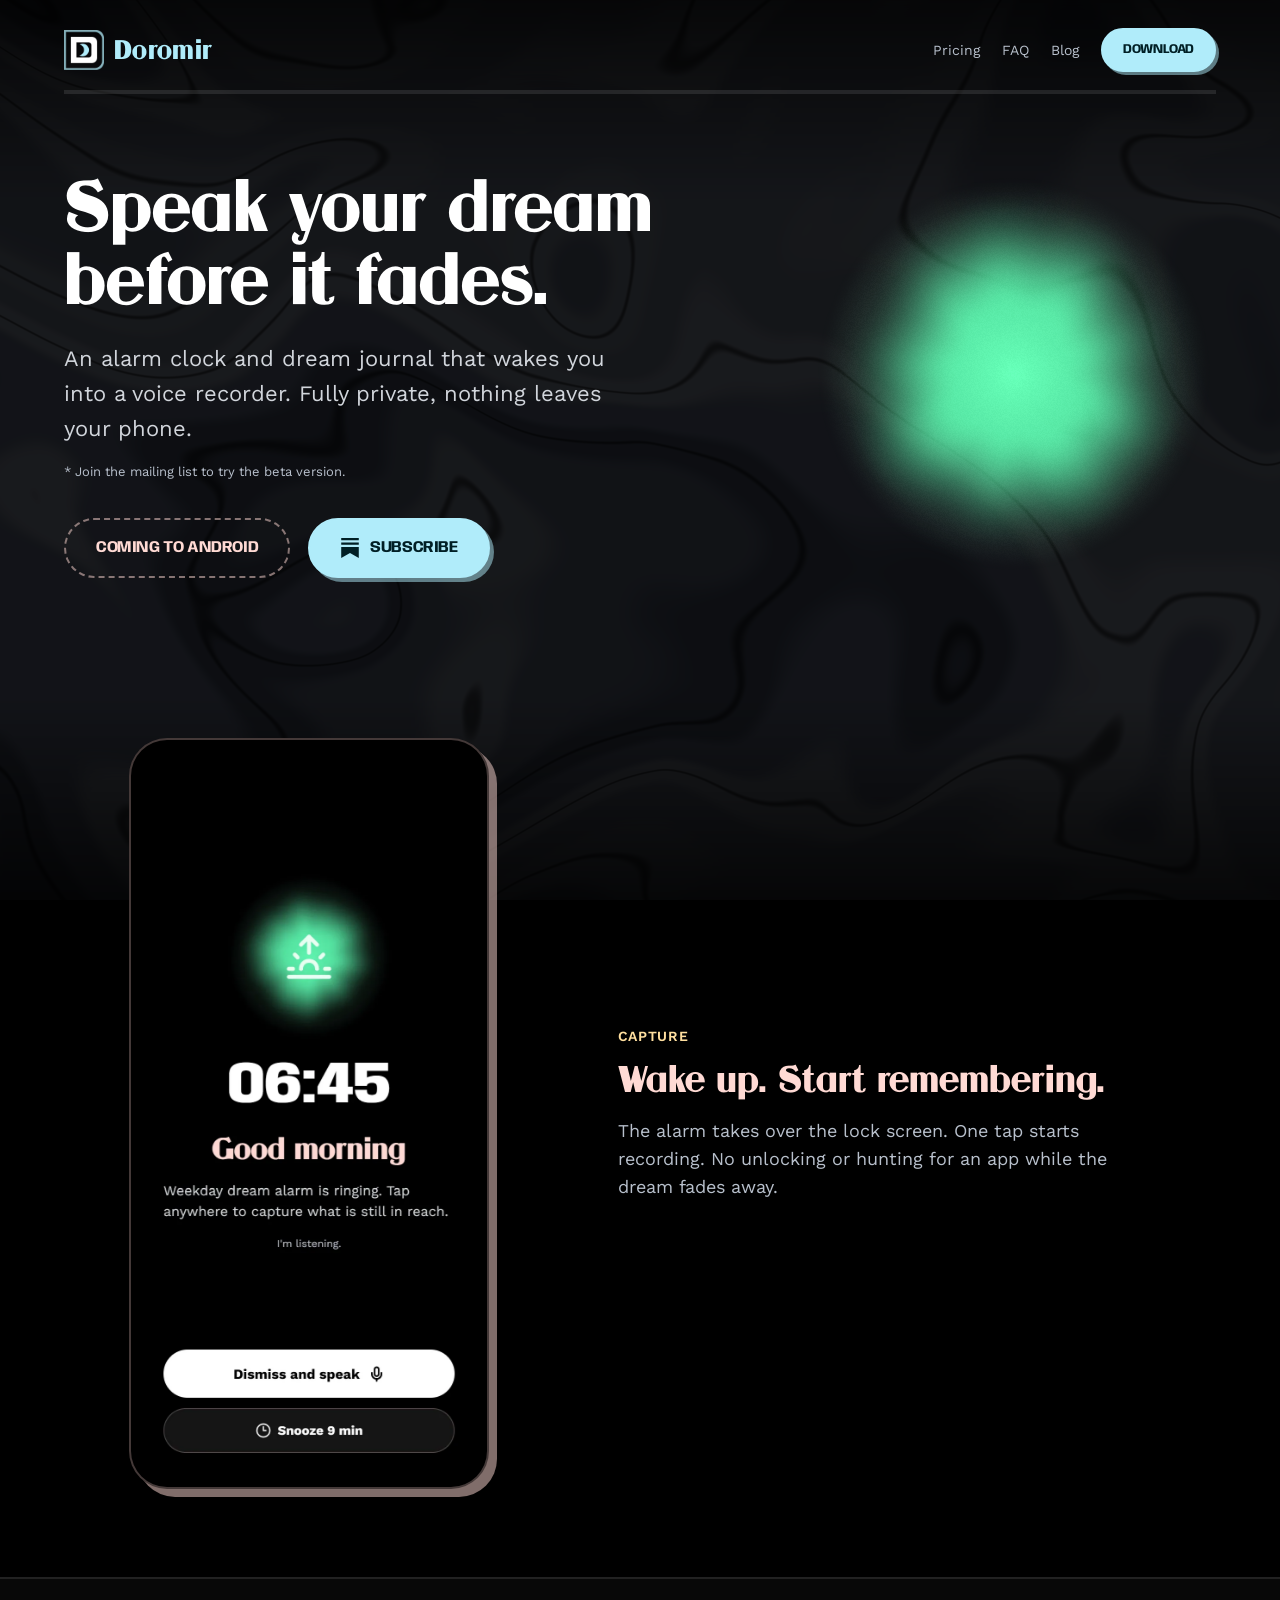
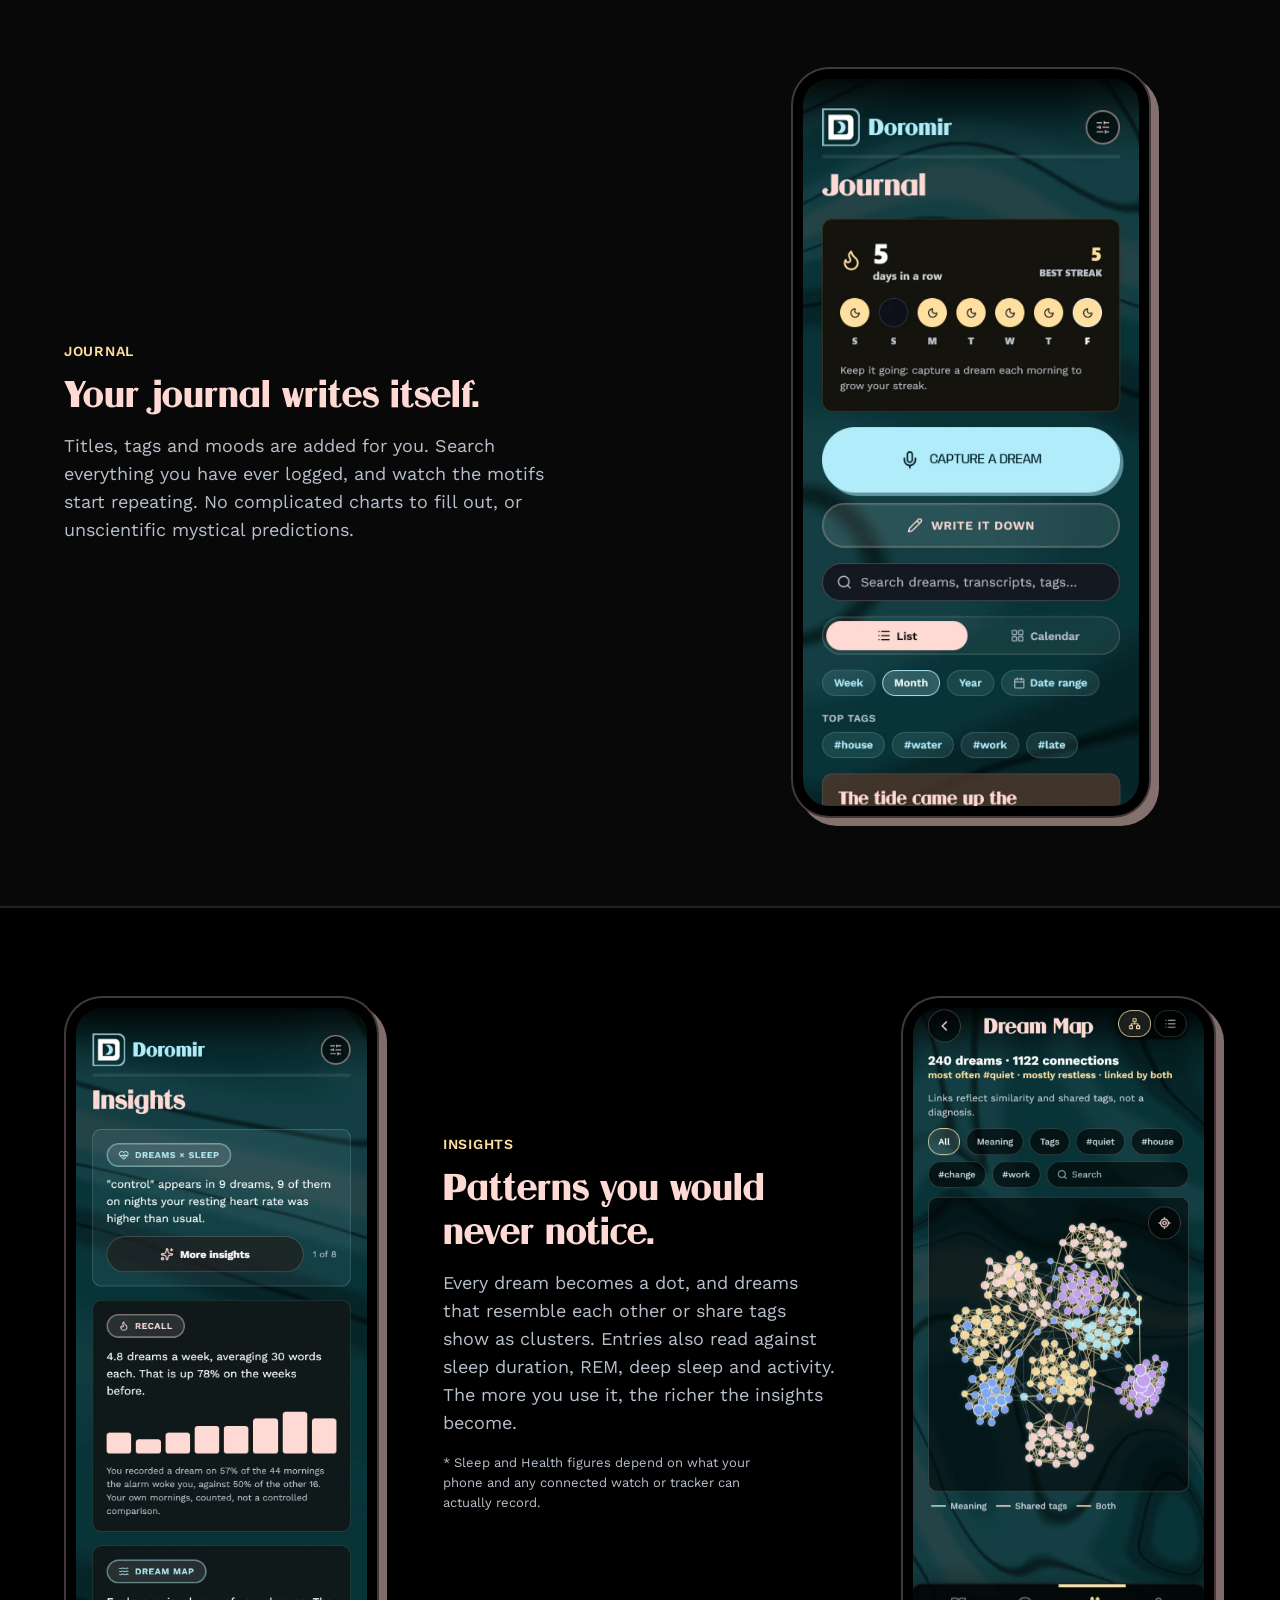
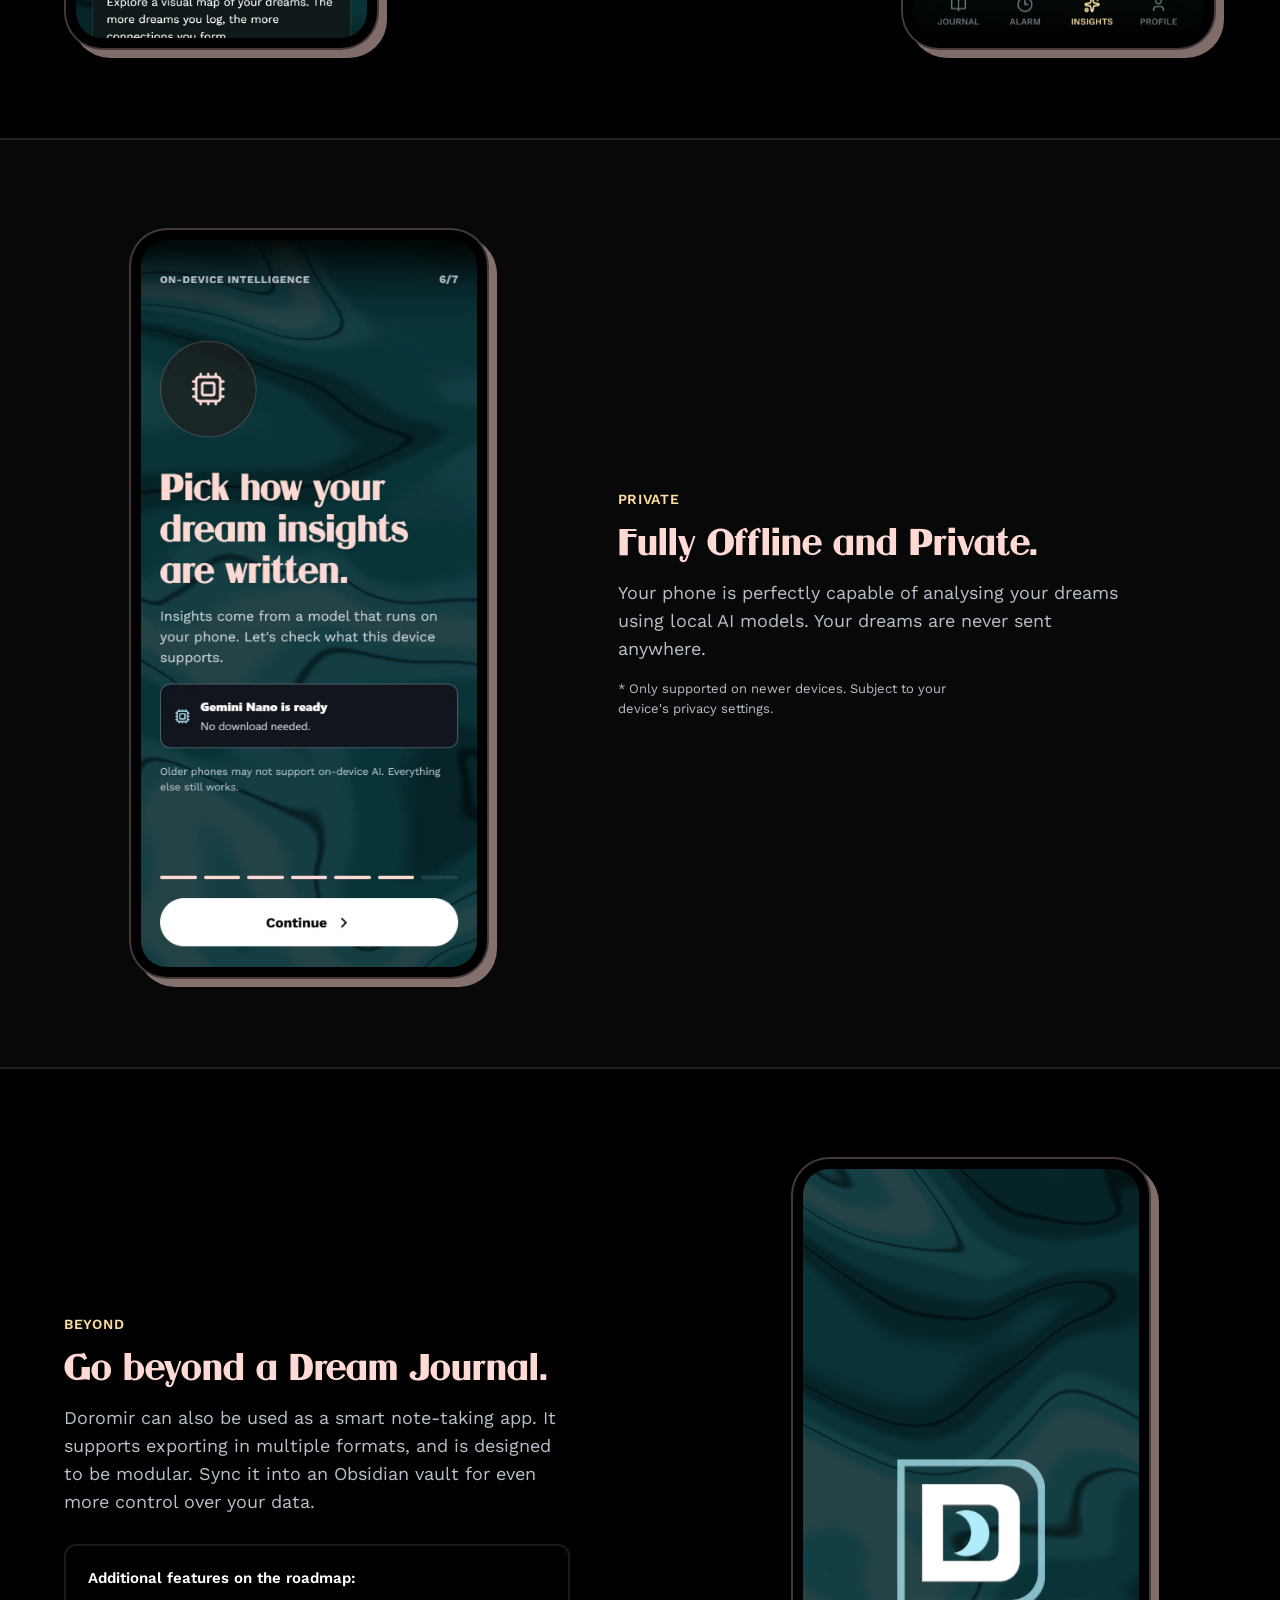
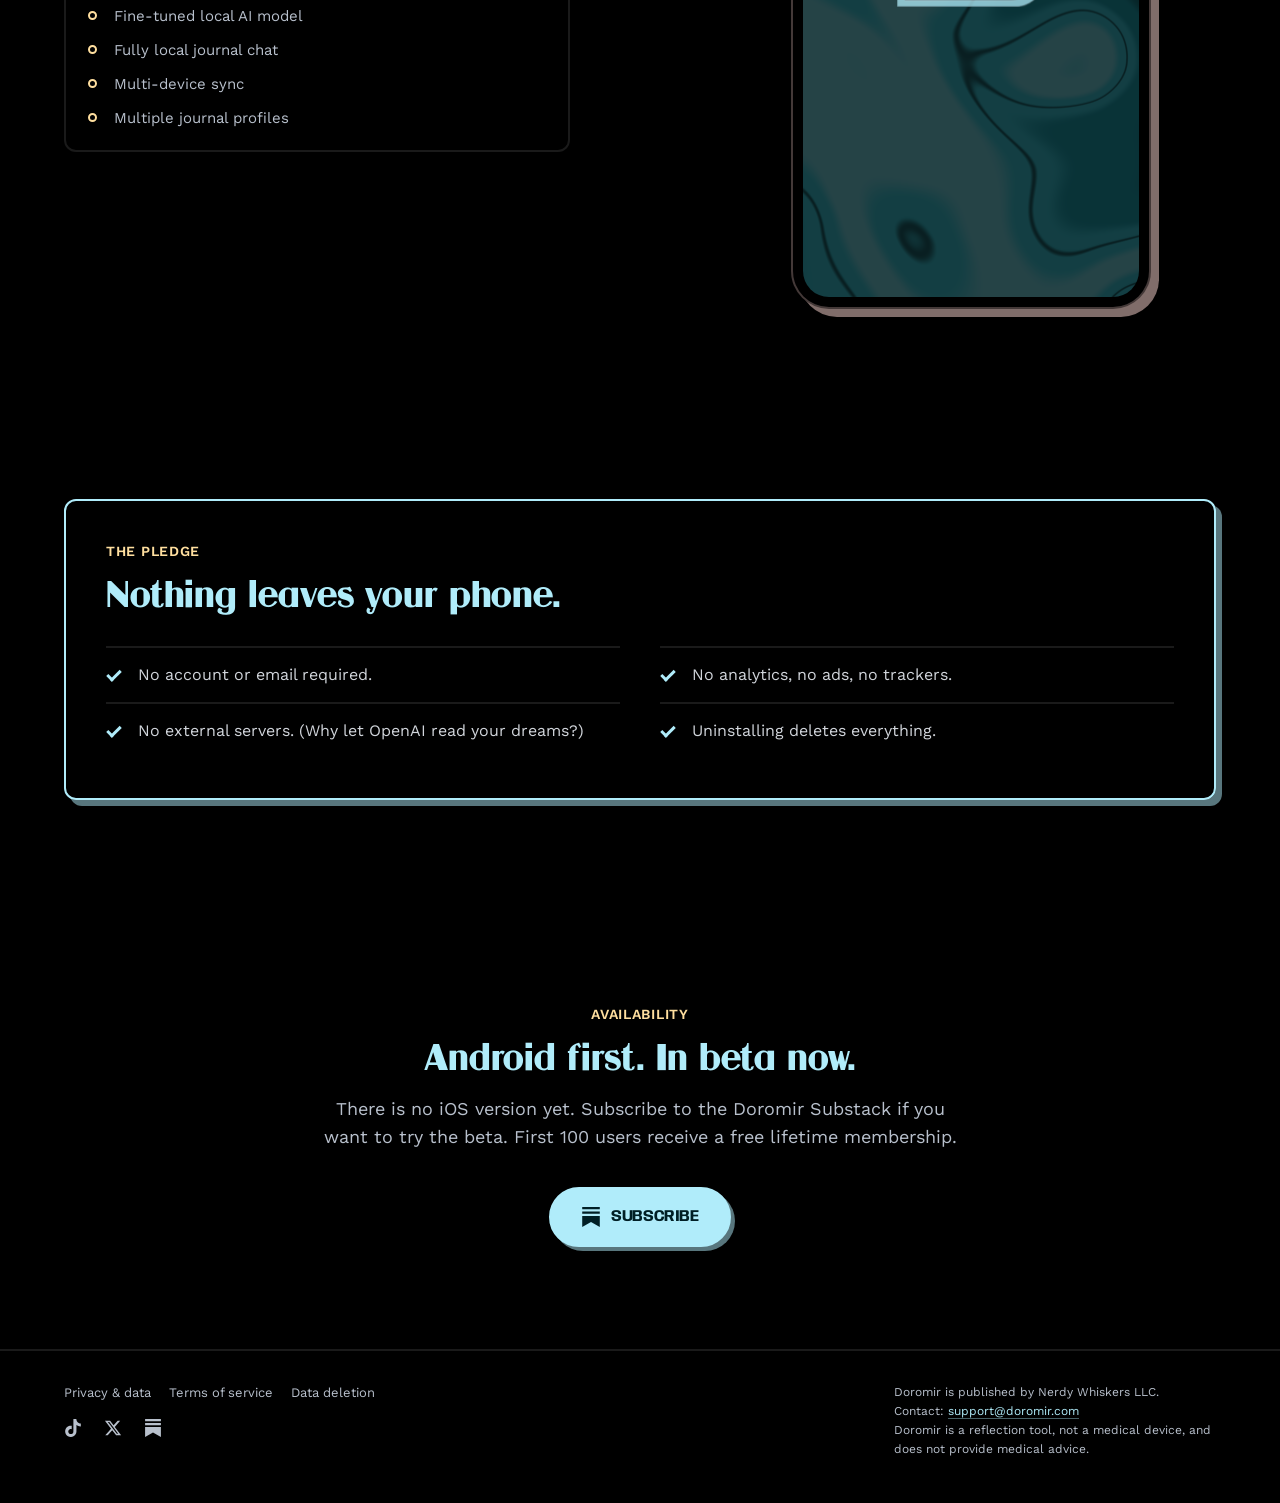
==== commit 72e23ed0: "Strip the visual editor's saved state out of the landing page Zaemit serialises the live DOM when it" ====
--- a/index.html
+++ b/index.html
@@ -1,6 +1,6 @@
 <!DOCTYPE html>
-<html lang="en"><head>
-
+<html lang="en">
+<head>
 <meta charset="utf-8">
 <meta name="viewport" content="width=device-width, initial-scale=1">
 <title>Doromir — speak your dream before it fades</title>
@@ -21,10 +21,11 @@
      candidate. Preload the WebP so it is in flight before the CSS resolves the
      <picture>; the PNG fallback path is unaffected. -->
 <link rel="preload" as="image" href="/assets/img/screens/wake.webp" type="image/webp">
-<link rel="stylesheet" href="/assets/css/site.css"></head>
-<body class="zaemit-text-editing">
+<link rel="stylesheet" href="/assets/css/site.css">
+</head>
+<body>
 <a class="skip" href="#main">Skip to content</a>
-<canvas id="stream" aria-hidden="true" width="1653" height="6307" class="is-live"></canvas>
+<canvas id="stream" aria-hidden="true"></canvas>
 
 <header class="site-header">
   <div class="wrap">
@@ -94,15 +95,15 @@
             <div class="phone-screen">
               <picture>
                 <source srcset="/assets/img/screens/wake.webp" type="image/webp">
-                <img src="/assets/img/screens/wake.png" width="780" height="1688" loading="lazy" alt="The alarm ringing full-screen: a glowing green orb over the time 06:45, the greeting Good morning, and a Dismiss and speak button." class="">
+                <img src="/assets/img/screens/wake.png" width="780" height="1688" loading="lazy" alt="The alarm ringing full-screen: a glowing green orb over the time 06:45, the greeting Good morning, and a Dismiss and speak button.">
               </picture>
             </div>
           </div>
         </div>
         <div class="showcase-copy reveal" style="--d:1">
           <p class="kicker">Capture</p>
-          <h2 class="">Wake up. Start remembering.</h2>
-          <p class="">
+          <h2>Wake up. Start remembering.</h2>
+          <p>
             The alarm takes over the lock screen. One tap starts recording. No unlocking or hunting for an app while the dream fades away.
           </p>
         </div>
@@ -187,15 +188,15 @@
                 <source srcset="/assets/img/screens/dreammap-1.webp" type="image/webp">
                 <img src="/assets/img/screens/dreammap-1.png" width="780" height="1688" loading="lazy" alt="">
               </picture>
-              <picture class="map-focus zaemit-force-visible" aria-hidden="true">
+              <picture class="map-focus" aria-hidden="true">
                 <source srcset="/assets/img/screens/dreammap-2.webp" type="image/webp">
                 <img src="/assets/img/screens/dreammap-2.png" width="780" height="1688" loading="lazy" alt="">
               </picture>
-              <picture class="map-focus zaemit-force-visible" aria-hidden="true">
+              <picture class="map-focus" aria-hidden="true">
                 <source srcset="/assets/img/screens/dreammap-3.webp" type="image/webp">
                 <img src="/assets/img/screens/dreammap-3.png" width="780" height="1688" loading="lazy" alt="">
               </picture>
-              <picture class="map-focus zaemit-force-visible" aria-hidden="true">
+              <picture class="map-focus" aria-hidden="true">
                 <source srcset="/assets/img/screens/dreammap-4.webp" type="image/webp">
                 <img src="/assets/img/screens/dreammap-4.png" width="780" height="1688" loading="lazy" alt="">
               </picture>
@@ -266,7 +267,7 @@
                  the wordmark is already in the header and the copy beside this
                  says what the row is about. -->
             <div class="phone-screen">
-              <canvas class="phone-stream is-live" data-stream="" aria-hidden="true" width="336" height="727"></canvas>
+              <canvas class="phone-stream" data-stream aria-hidden="true"></canvas>
               <img class="phone-mark" src="/assets/img/icon.svg" width="240" height="240" alt="" aria-hidden="true" loading="lazy">
             </div>
           </div>
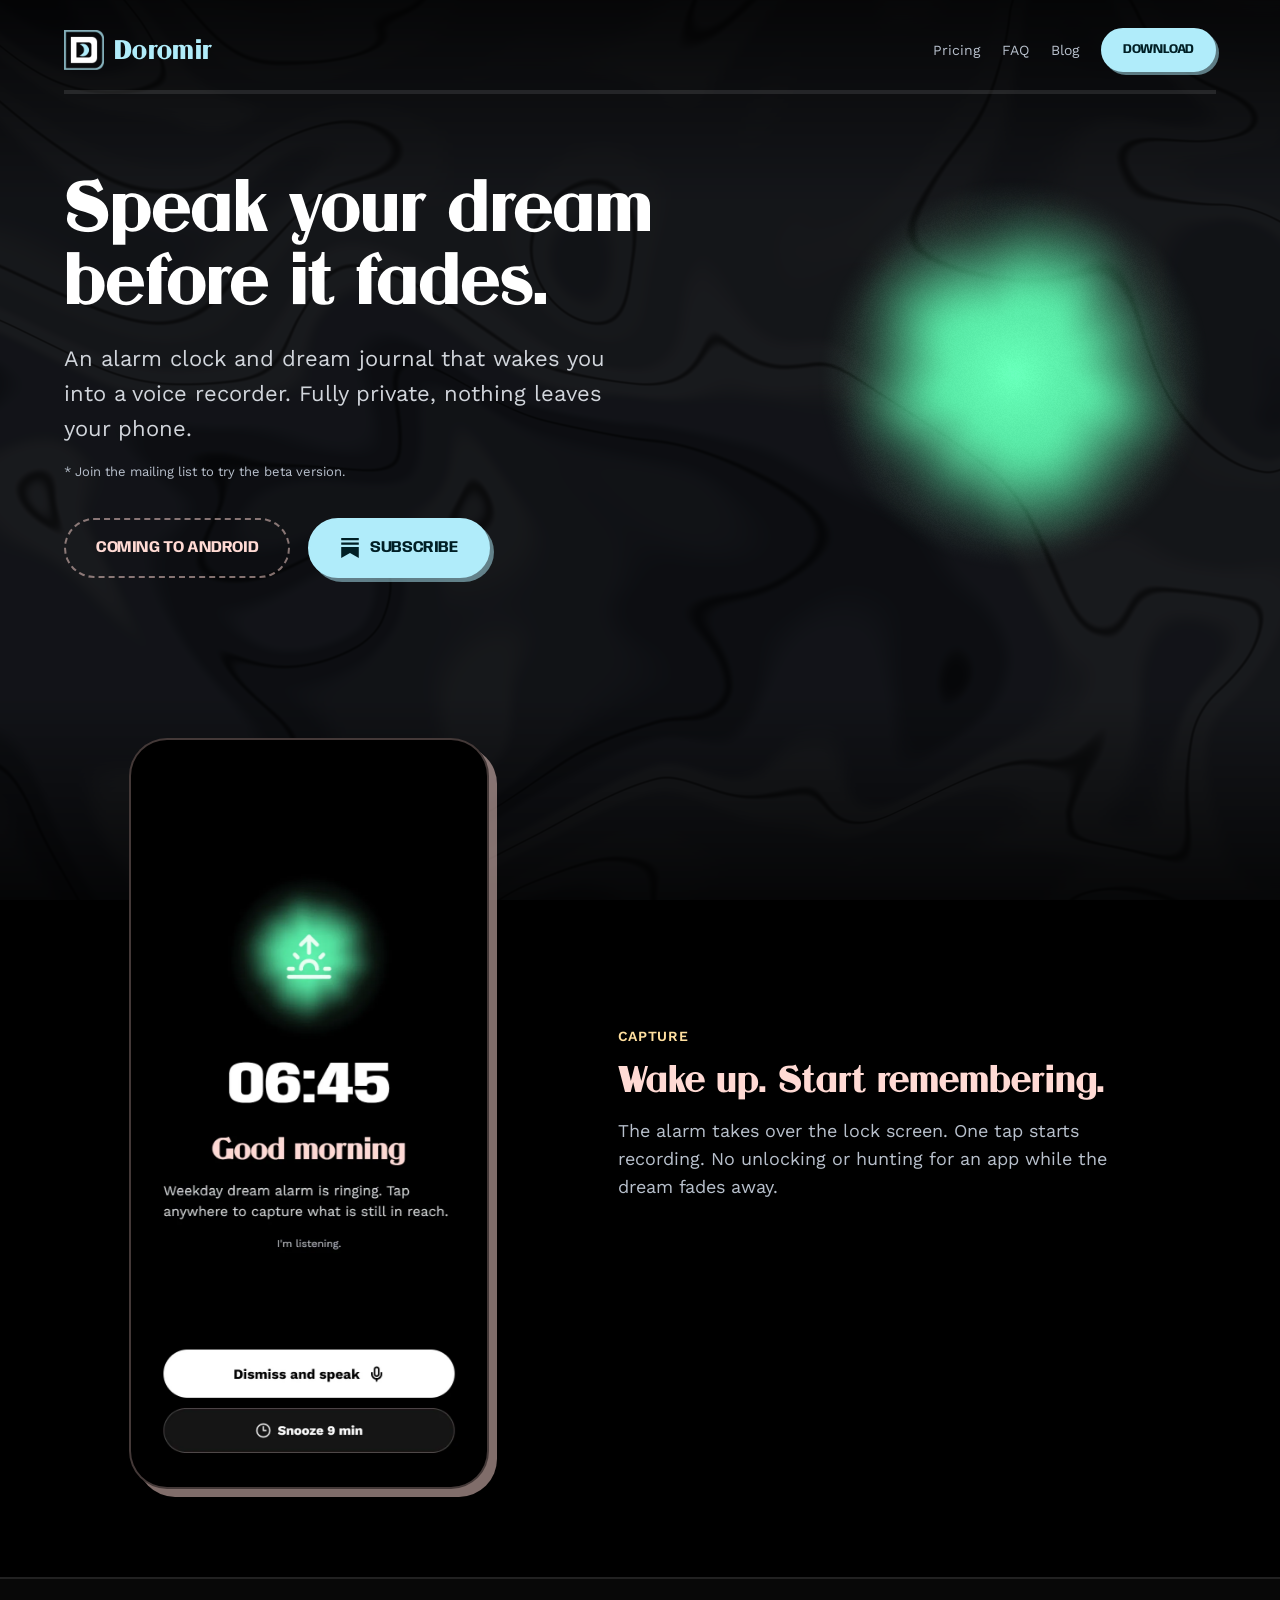
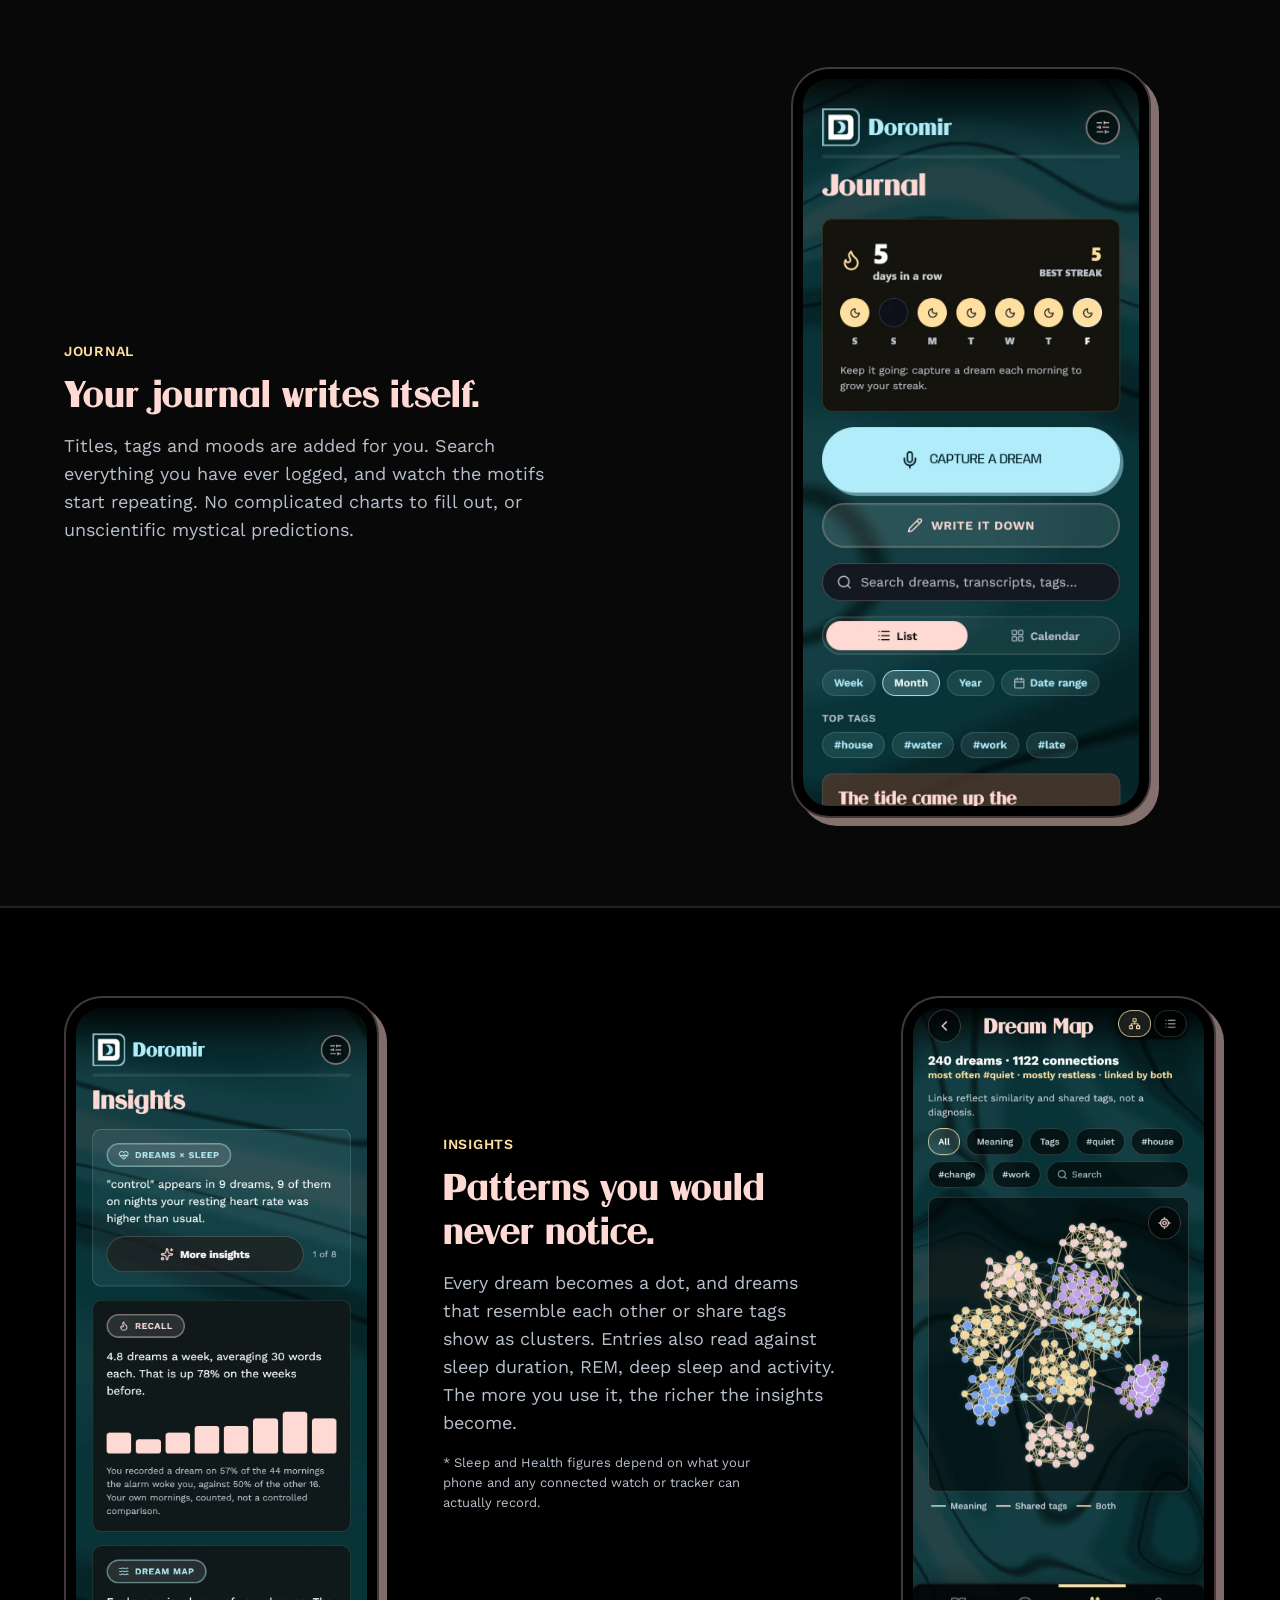
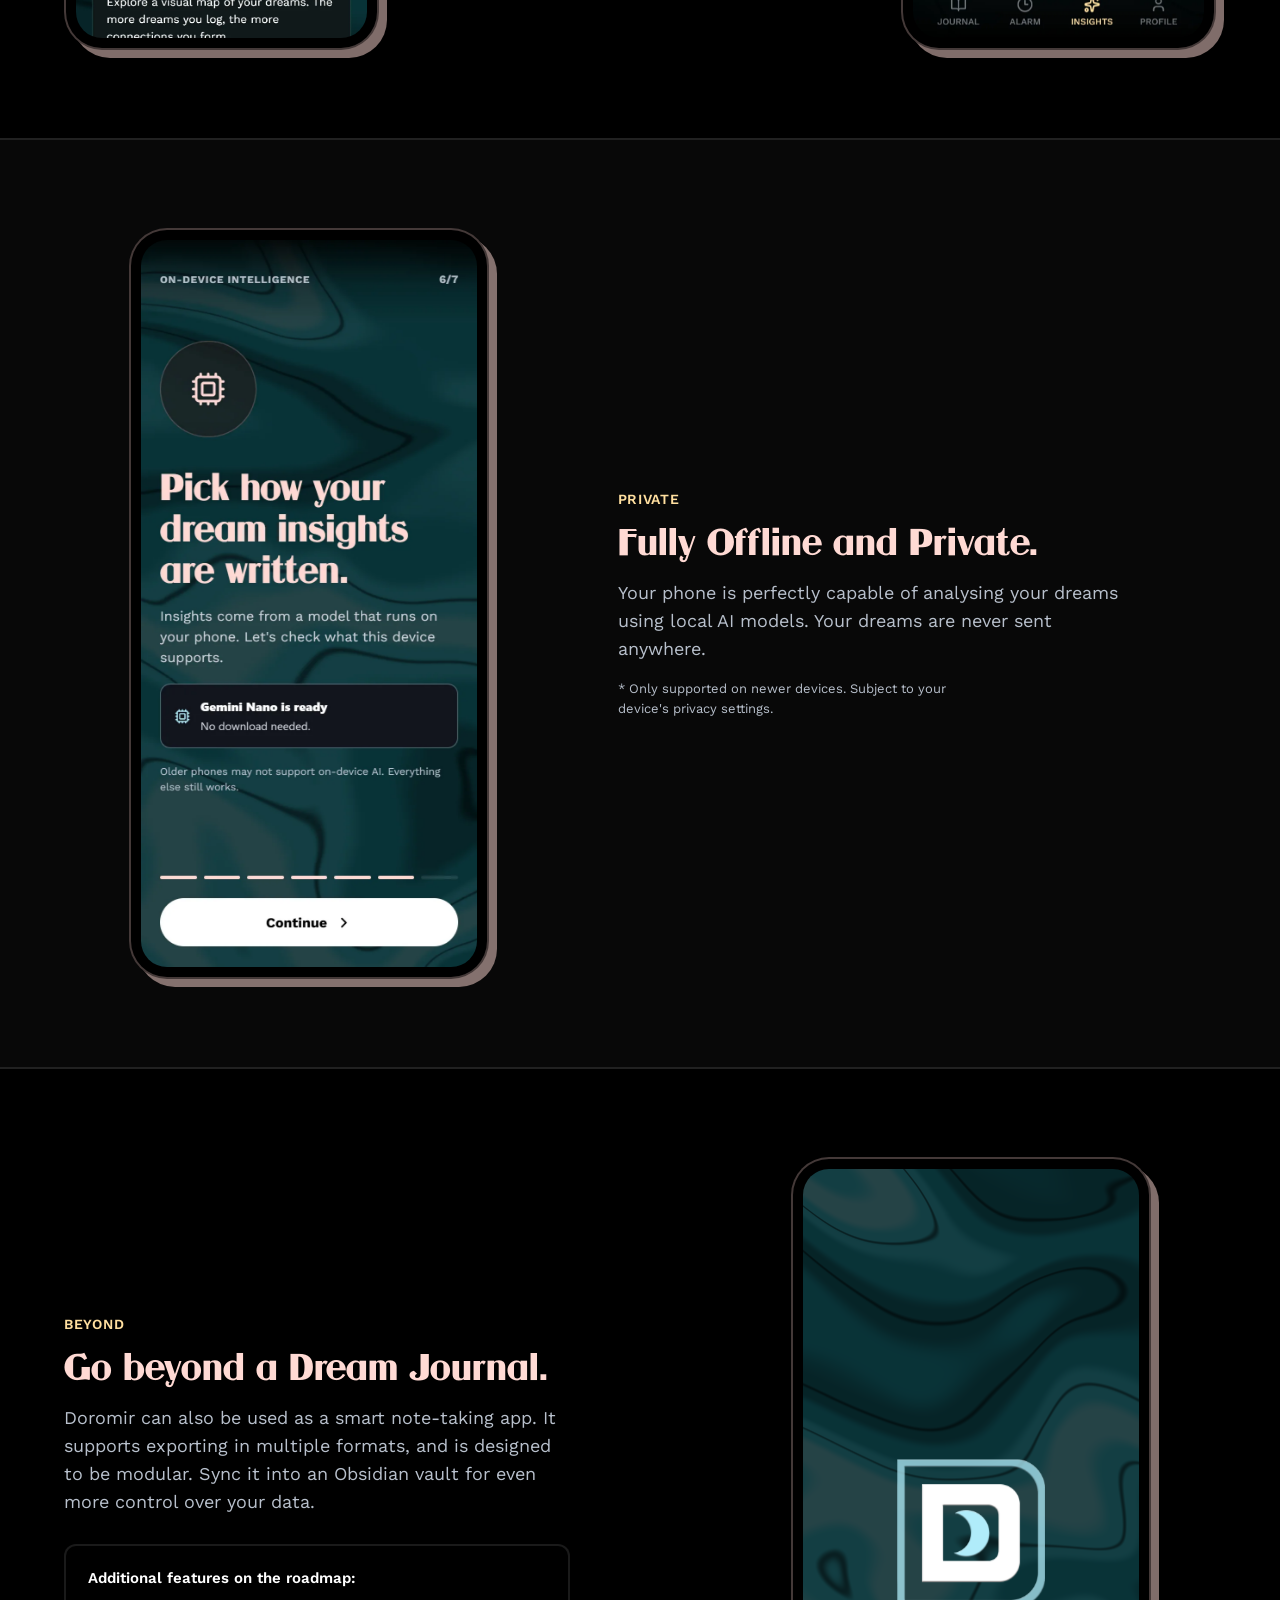
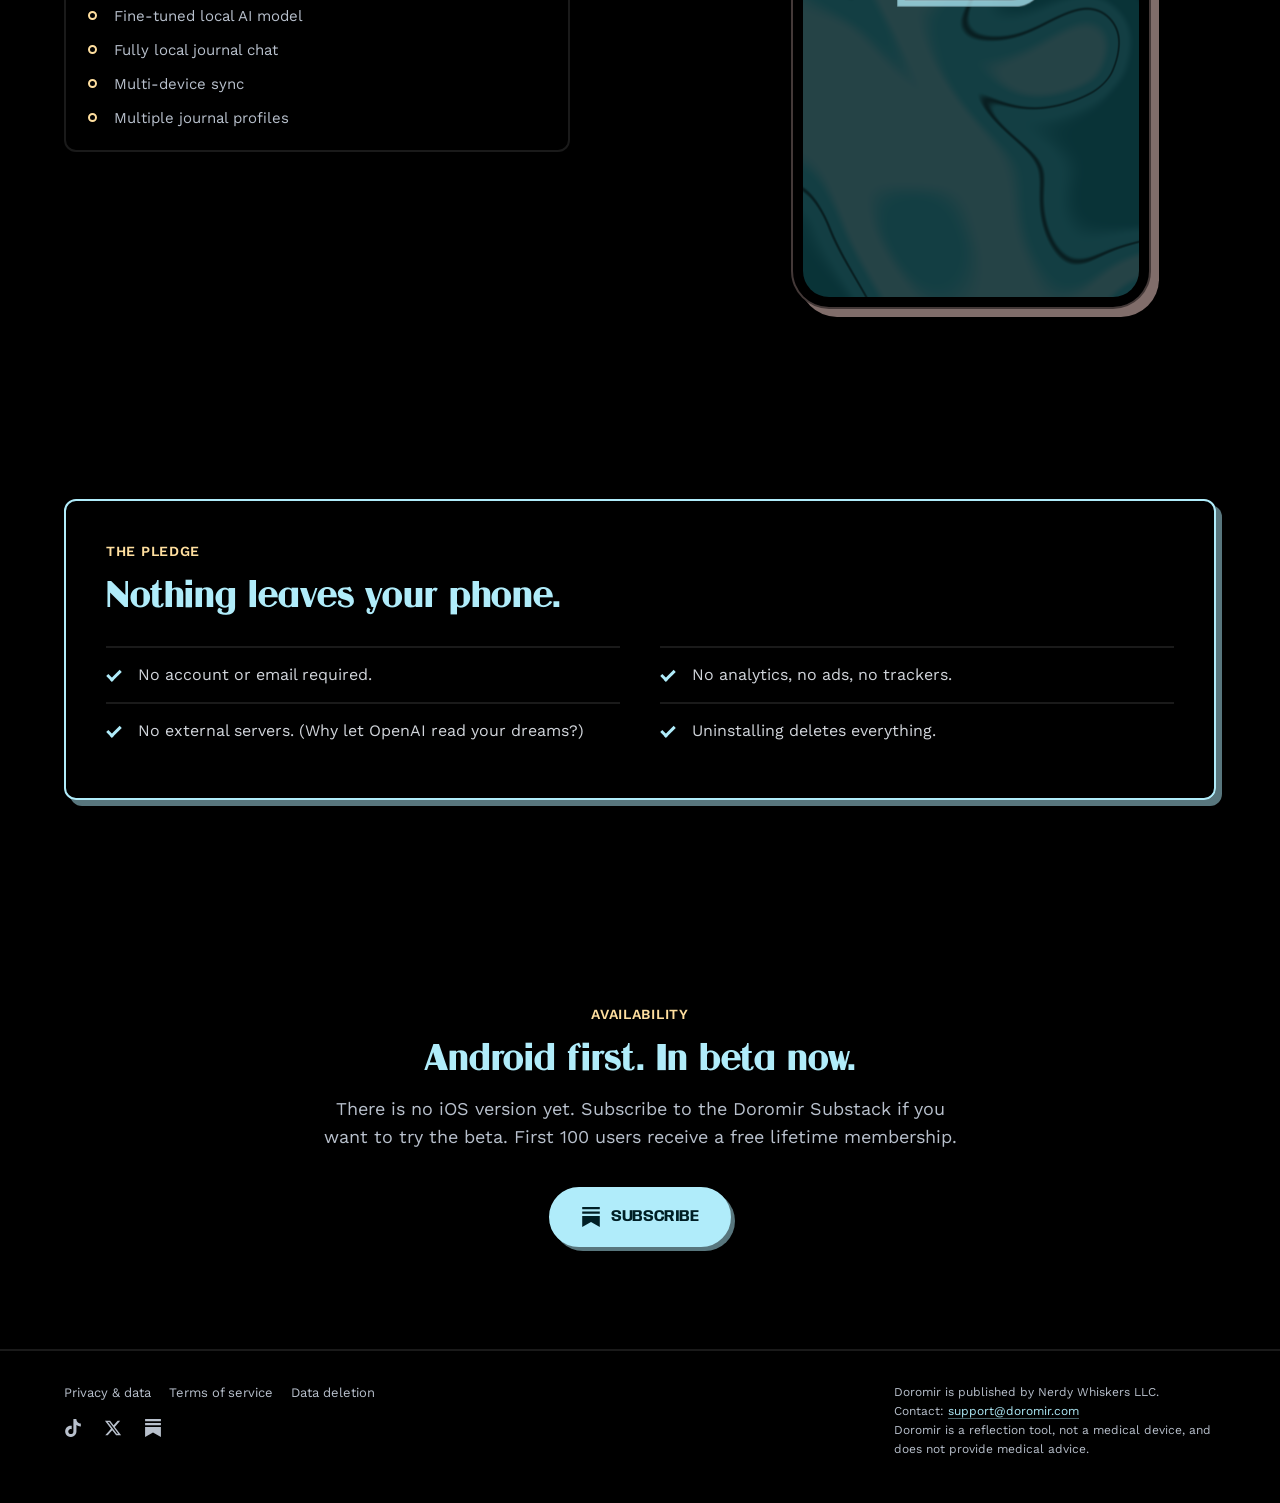
==== commit 0b88dc0e: "Add a sitemap and structured data, and refresh the blog meta The blog's description and og:descripti" ====
--- a/index.html
+++ b/index.html
@@ -11,10 +11,13 @@
 <link rel="icon" href="/assets/img/icon.svg" type="image/svg+xml">
 <link rel="icon" href="/assets/img/favicon.png" sizes="any">
 <link rel="apple-touch-icon" href="/assets/img/icon.png">
+<link rel="canonical" href="https://doromir.com/">
 <meta property="og:type" content="website">
+<meta property="og:site_name" content="Doromir">
+<meta property="og:url" content="https://doromir.com/">
 <meta property="og:title" content="Doromir — speak your dream before it fades">
 <meta property="og:description" content="An alarm clock that wakes you into a voice recorder. Nothing leaves your phone.">
-<meta property="og:image" content="/assets/img/icon.png">
+<meta property="og:image" content="https://doromir.com/assets/img/icon.png">
 <meta name="twitter:card" content="summary">
 
 <!-- The hero screenshot is the largest thing above the fold and the page's LCP
@@ -22,6 +25,52 @@
      <picture>; the PNG fallback path is unaffected. -->
 <link rel="preload" as="image" href="/assets/img/screens/wake.webp" type="image/webp">
 <link rel="stylesheet" href="/assets/css/site.css">
+
+<!-- Structured data. Says in machine terms what the page already says in copy:
+     what this is, who publishes it, and that it costs nothing. Search engines do
+     not read a marketing page's claims, so without this the app is just a website
+     to them.
+
+     Deliberately absent: `aggregateRating`. There are no ratings yet, and inventing
+     them is the one thing in this vocabulary that Google treats as a manual-action
+     offence rather than a mistake. `availability` is LimitedAvailability, not
+     InStock, because the app is a beta you have to subscribe to reach. When it
+     lands on the Play Store, that becomes InStock and `installUrl` gets the link. -->
+<script type="application/ld+json">
+{
+  "@context": "https://schema.org",
+  "@type": "MobileApplication",
+  "name": "Doromir",
+  "url": "https://doromir.com/",
+  "operatingSystem": "Android",
+  "applicationCategory": "HealthApplication",
+  "description": "An alarm clock and dream journal that wakes you into a voice recorder. The recording is transcribed on the phone, and nothing leaves the device.",
+  "image": "https://doromir.com/assets/img/icon.png",
+  "screenshot": [
+    "https://doromir.com/assets/img/screens/wake.png",
+    "https://doromir.com/assets/img/screens/journal.png",
+    "https://doromir.com/assets/img/screens/insights.png"
+  ],
+  "offers": {
+    "@type": "Offer",
+    "price": "0",
+    "priceCurrency": "USD",
+    "availability": "https://schema.org/LimitedAvailability"
+  },
+  "publisher": {
+    "@type": "Organization",
+    "name": "Nerdy Whiskers LLC",
+    "url": "https://doromir.com/",
+    "logo": "https://doromir.com/assets/img/icon.png",
+    "email": "support@doromir.com",
+    "sameAs": [
+      "https://doromir.substack.com/",
+      "https://x.com/NerdyWhisker",
+      "https://www.tiktok.com/@nerdywhiskers"
+    ]
+  }
+}
+</script>
 </head>
 <body>
 <a class="skip" href="#main">Skip to content</a>
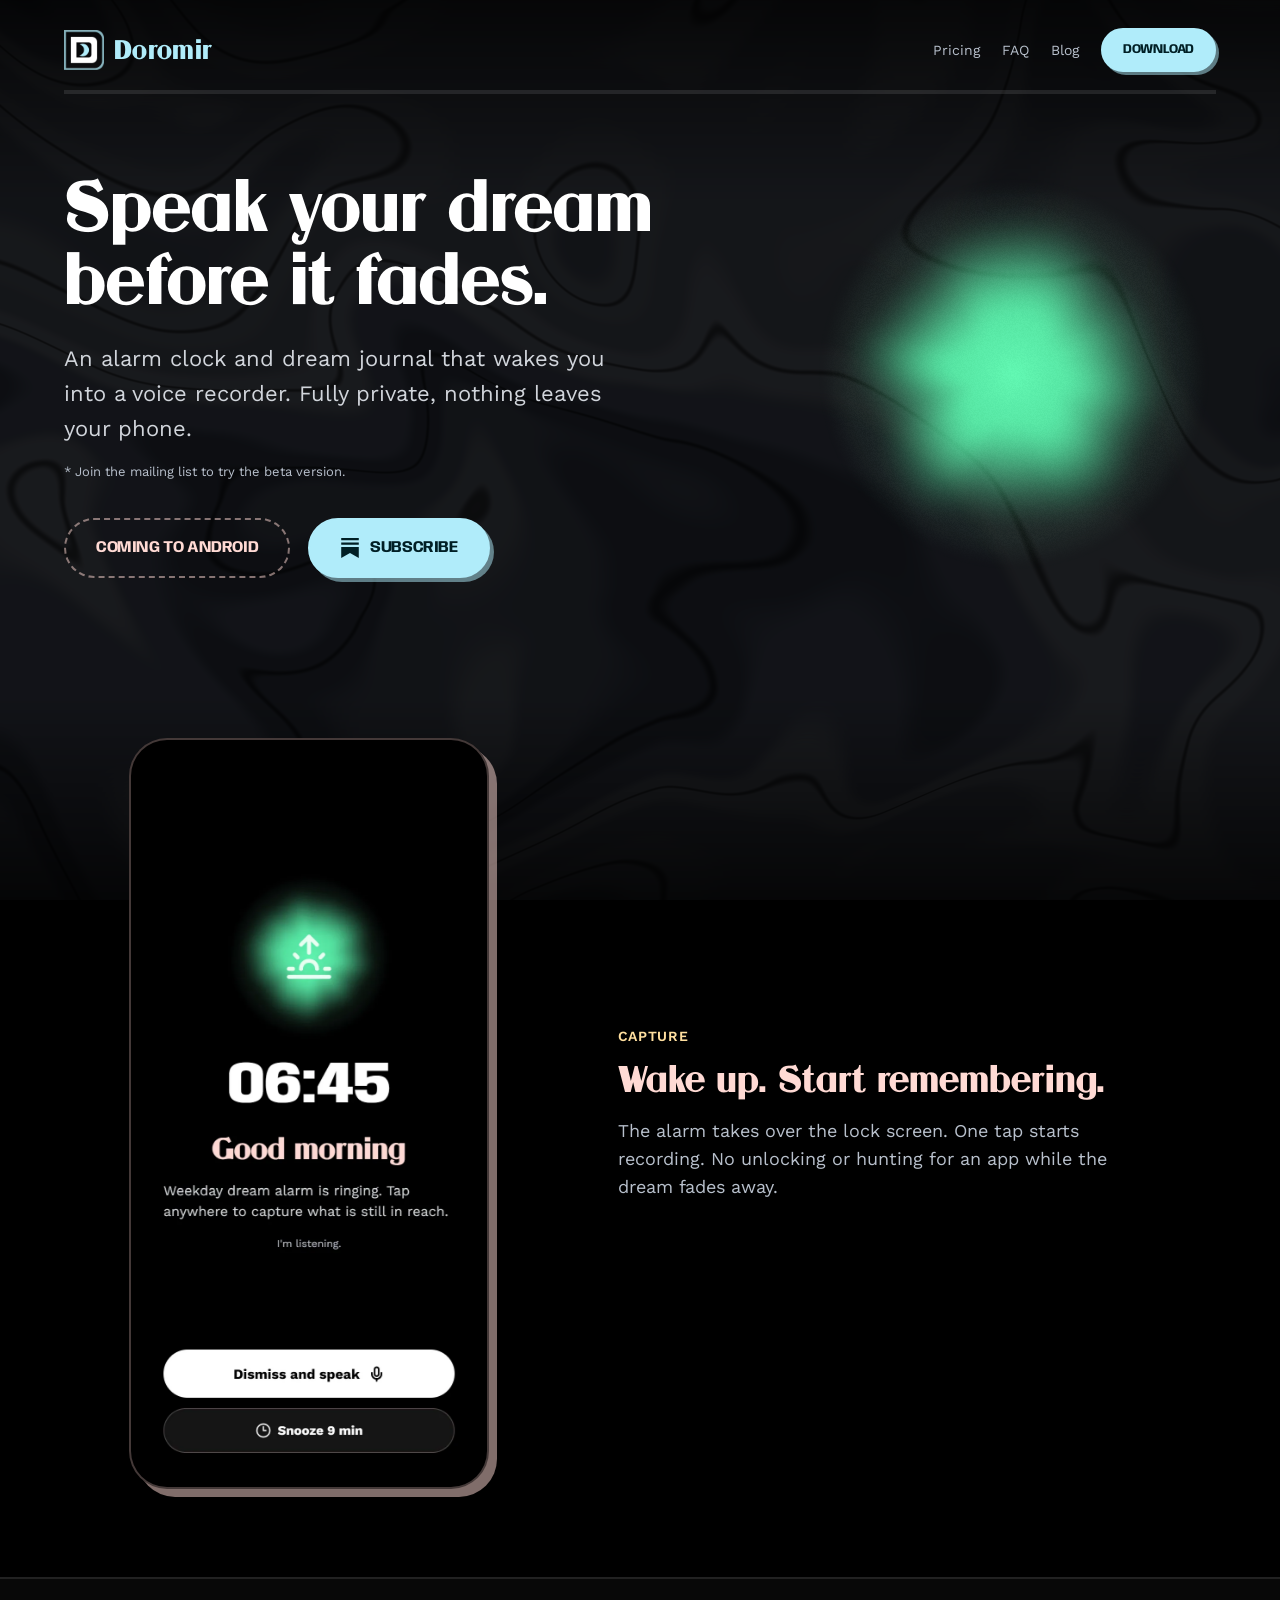
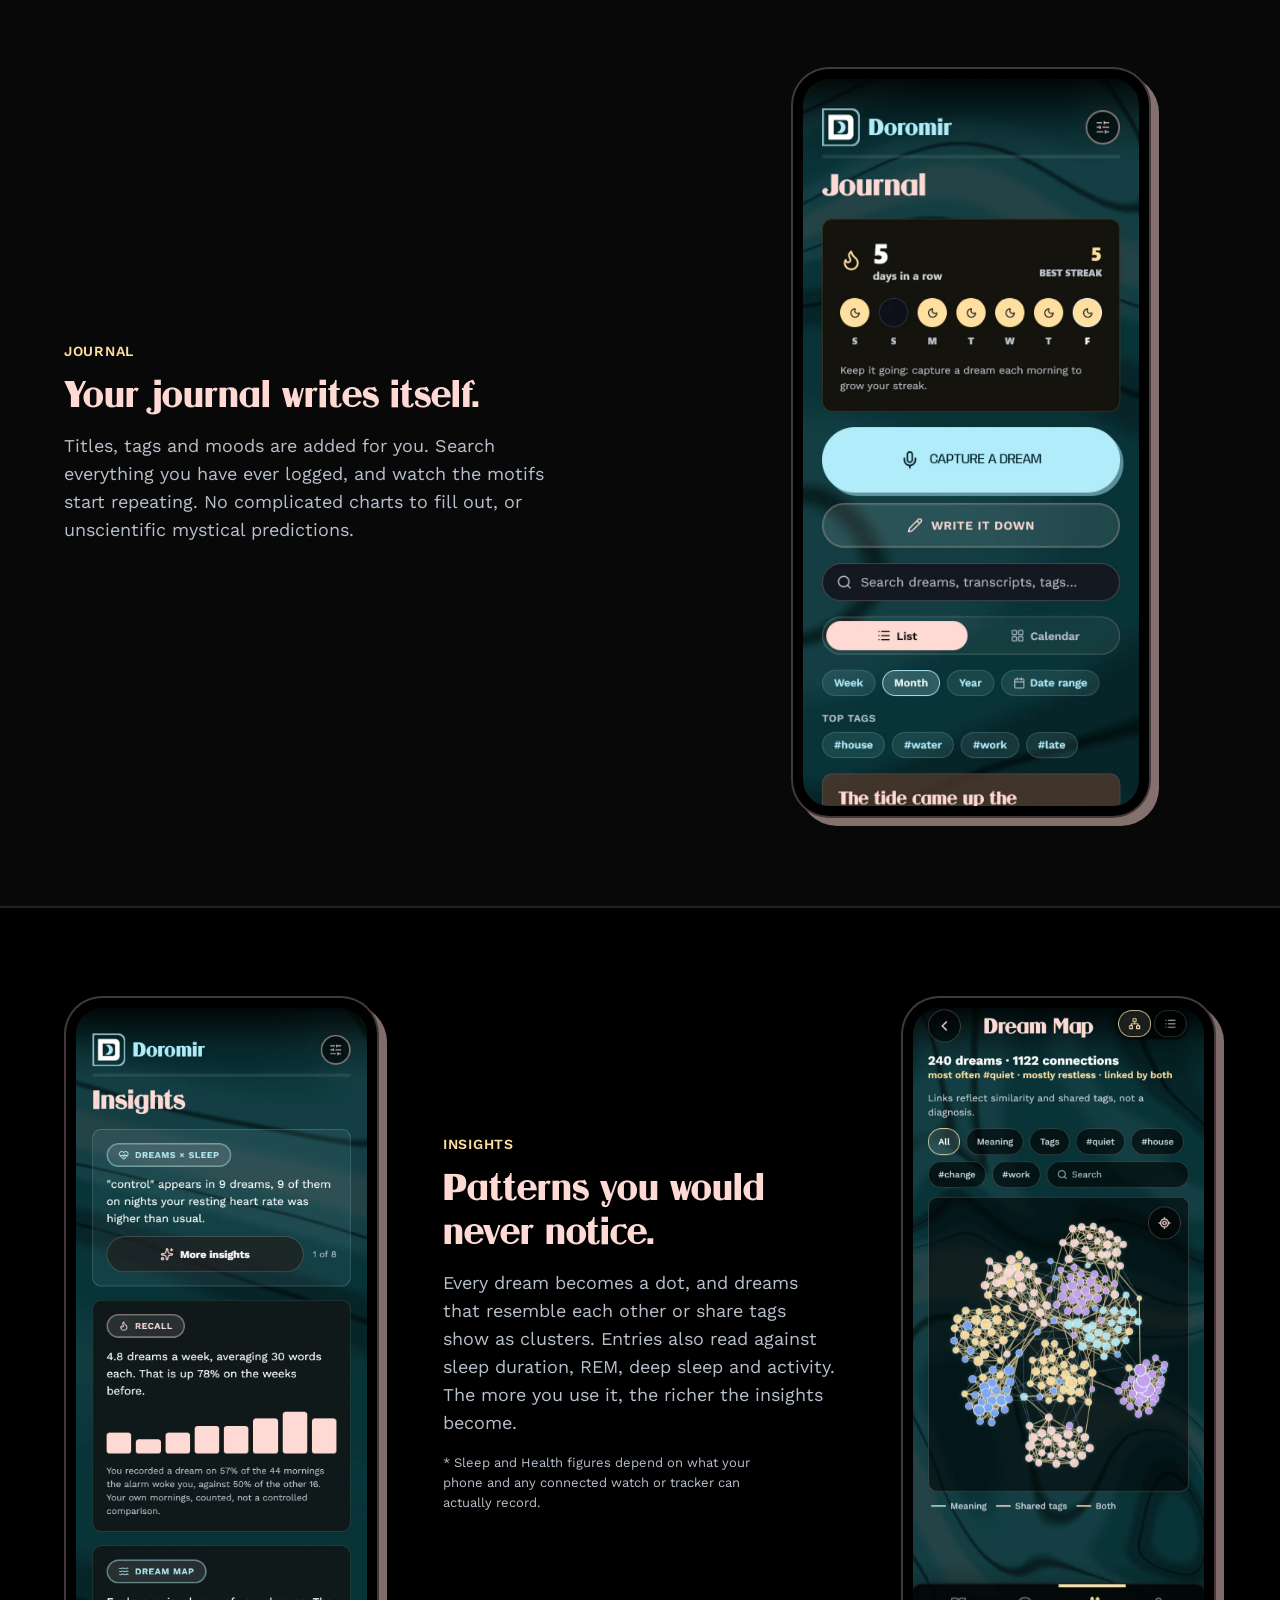
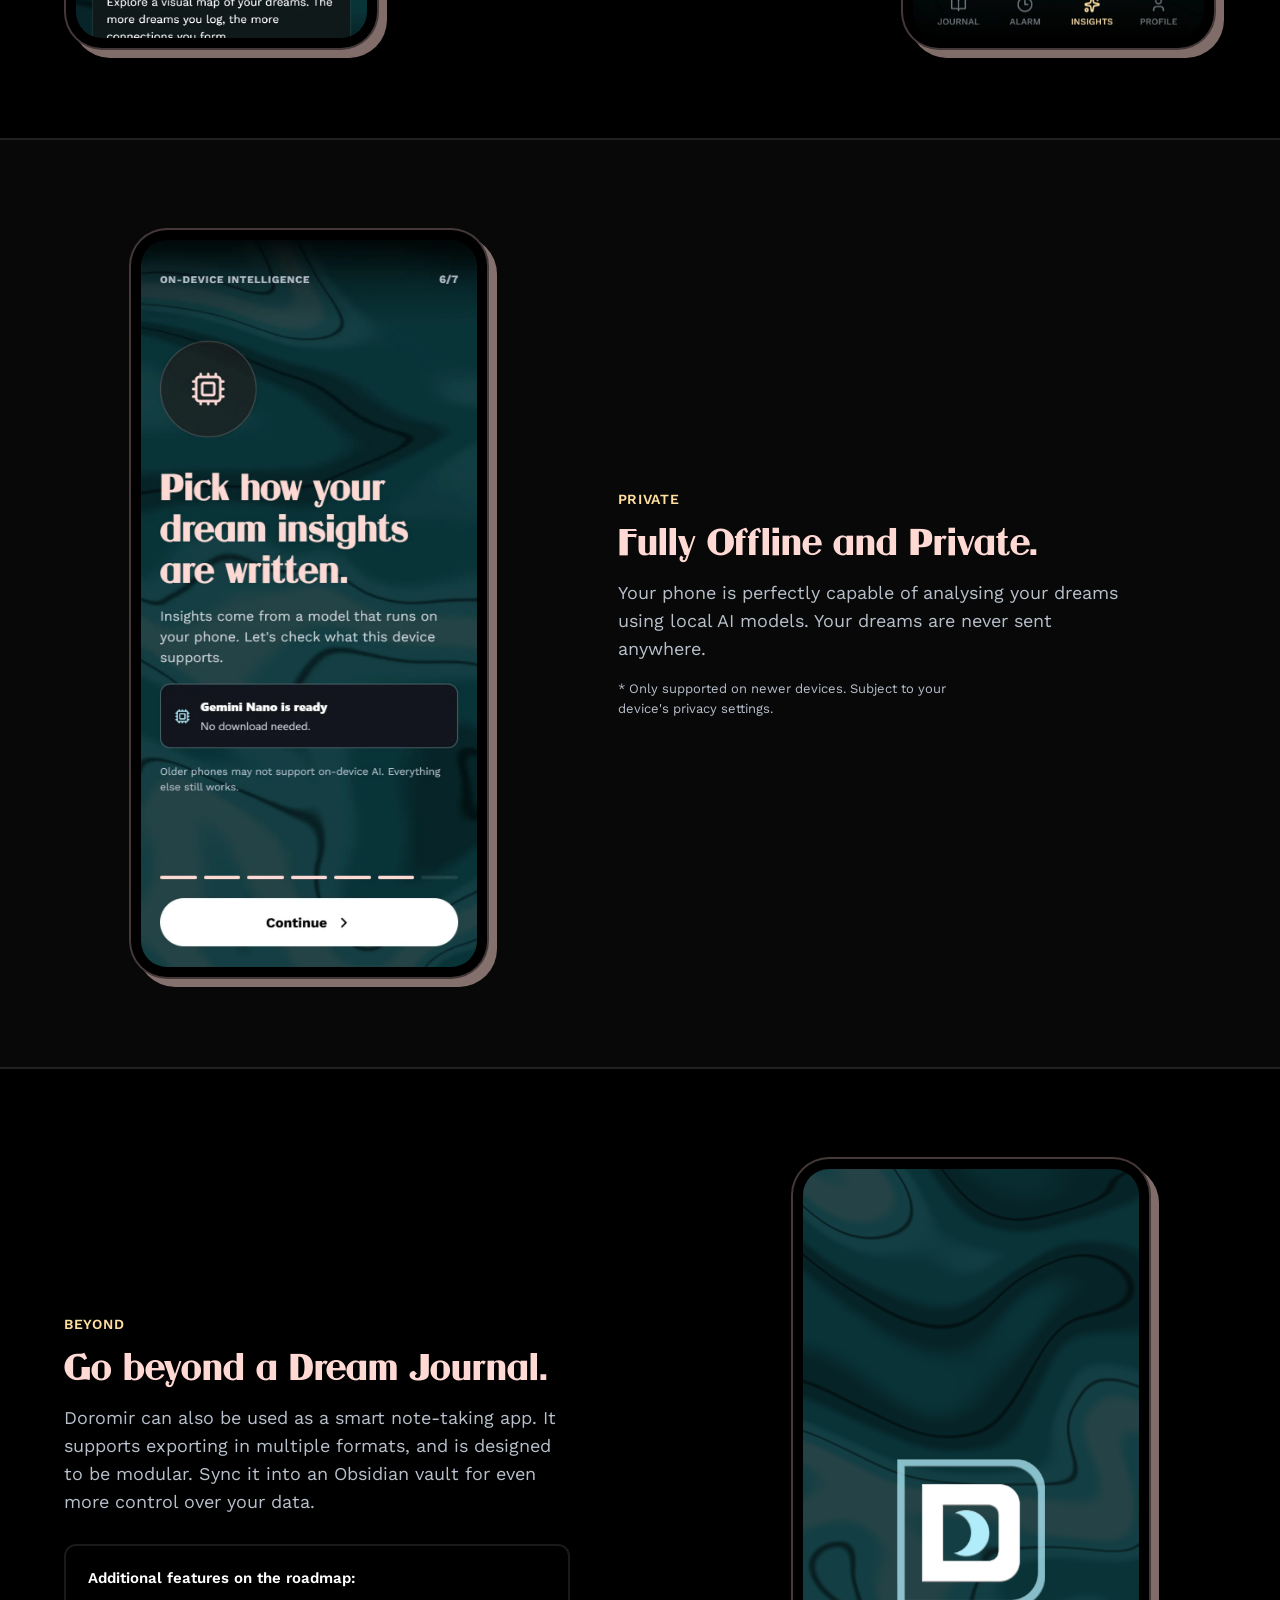
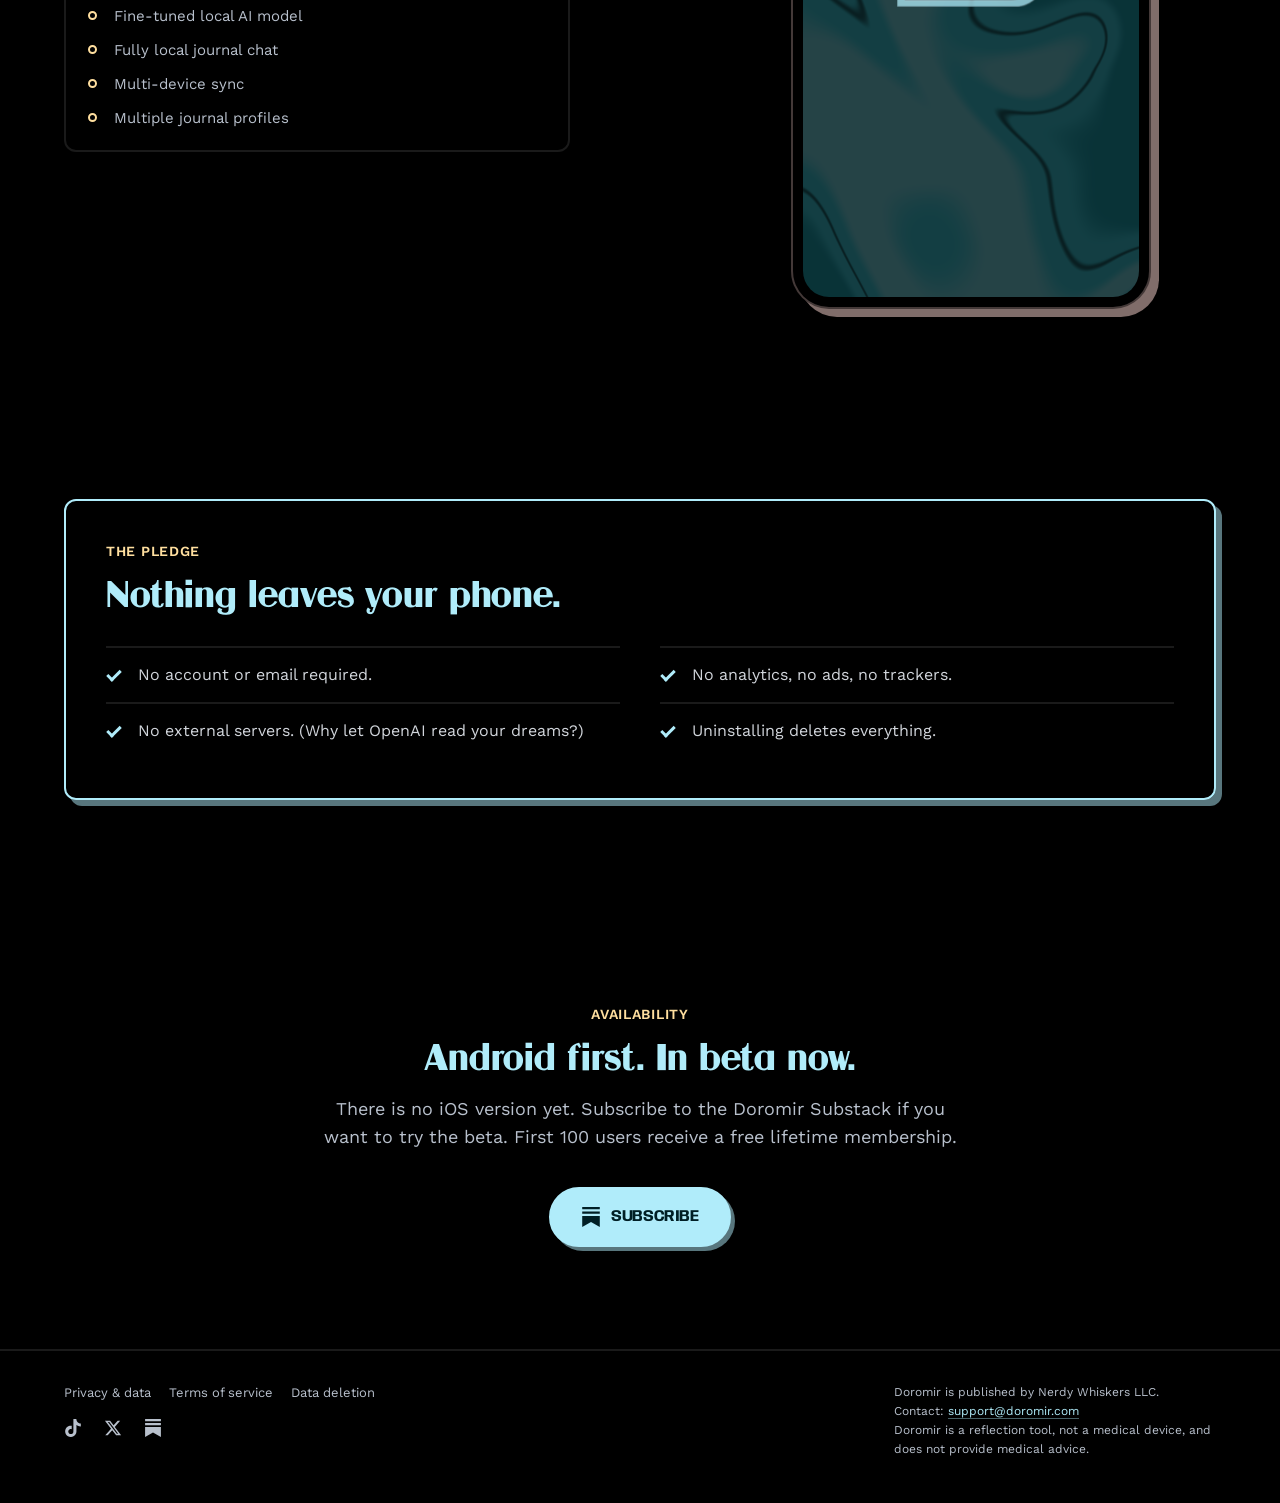
==== commit d146fa57: "Put the banner on the social cards, and point titles at what people search Two changes that both com" ====
--- a/index.html
+++ b/index.html
@@ -3,7 +3,7 @@
 <head>
 <meta charset="utf-8">
 <meta name="viewport" content="width=device-width, initial-scale=1">
-<title>Doromir — speak your dream before it fades</title>
+<title>Doromir — private dream journal and alarm for Android</title>
 <meta name="description" content="Doromir is an alarm clock that wakes you into a full-screen voice recorder, so you can capture a dream before it evaporates. Everything stays on your phone.">
 <meta name="theme-color" content="#000000">
 <!-- SVG first; browsers that understand it prefer it, the PNG stays for those
@@ -17,8 +17,11 @@
 <meta property="og:url" content="https://doromir.com/">
 <meta property="og:title" content="Doromir — speak your dream before it fades">
 <meta property="og:description" content="An alarm clock that wakes you into a voice recorder. Nothing leaves your phone.">
-<meta property="og:image" content="https://doromir.com/assets/img/icon.png">
-<meta name="twitter:card" content="summary">
+<meta property="og:image" content="https://doromir.com/assets/img/doromir-banner.png">
+<meta property="og:image:width" content="1024">
+<meta property="og:image:height" content="512">
+<meta property="og:image:alt" content="The Doromir mark on a dark marbled background, over the line: Your fully private Dream Journal.">
+<meta name="twitter:card" content="summary_large_image">
 
 <!-- The hero screenshot is the largest thing above the fold and the page's LCP
      candidate. Preload the WebP so it is in flight before the CSS resolves the
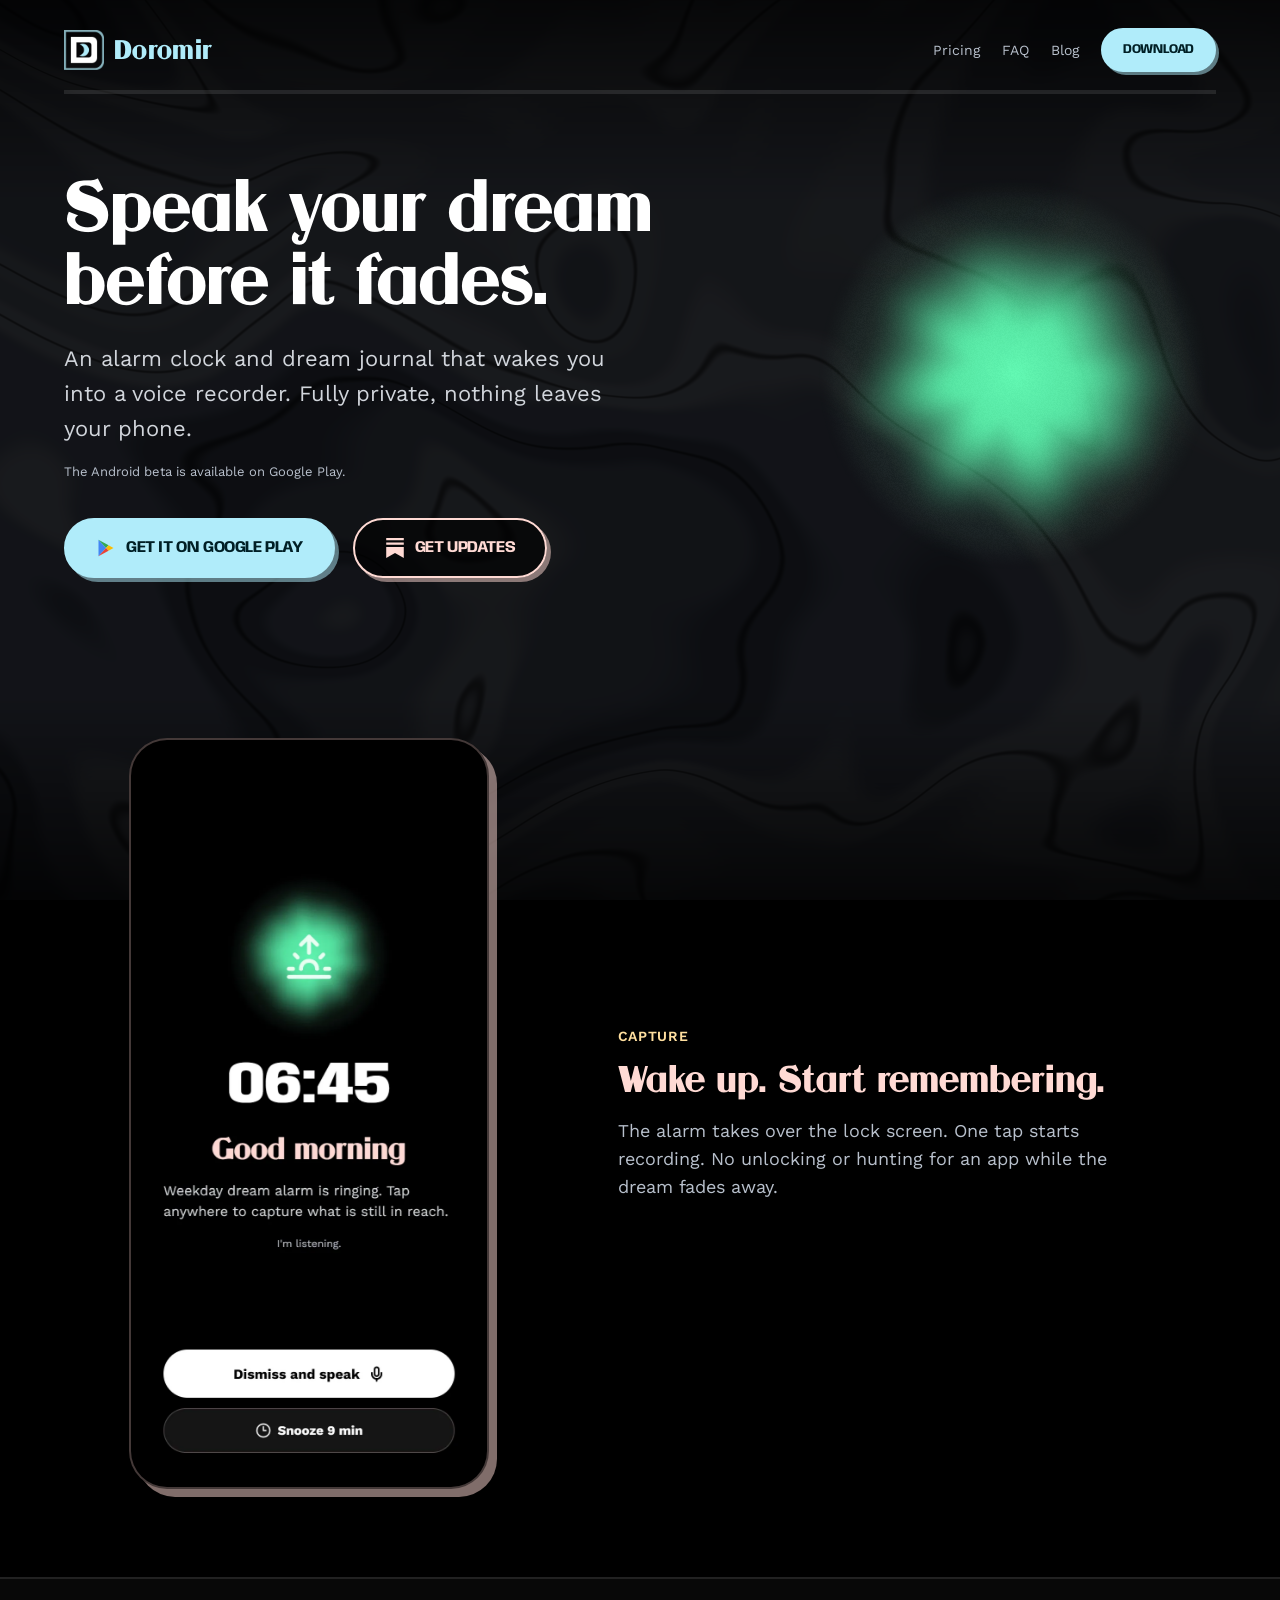
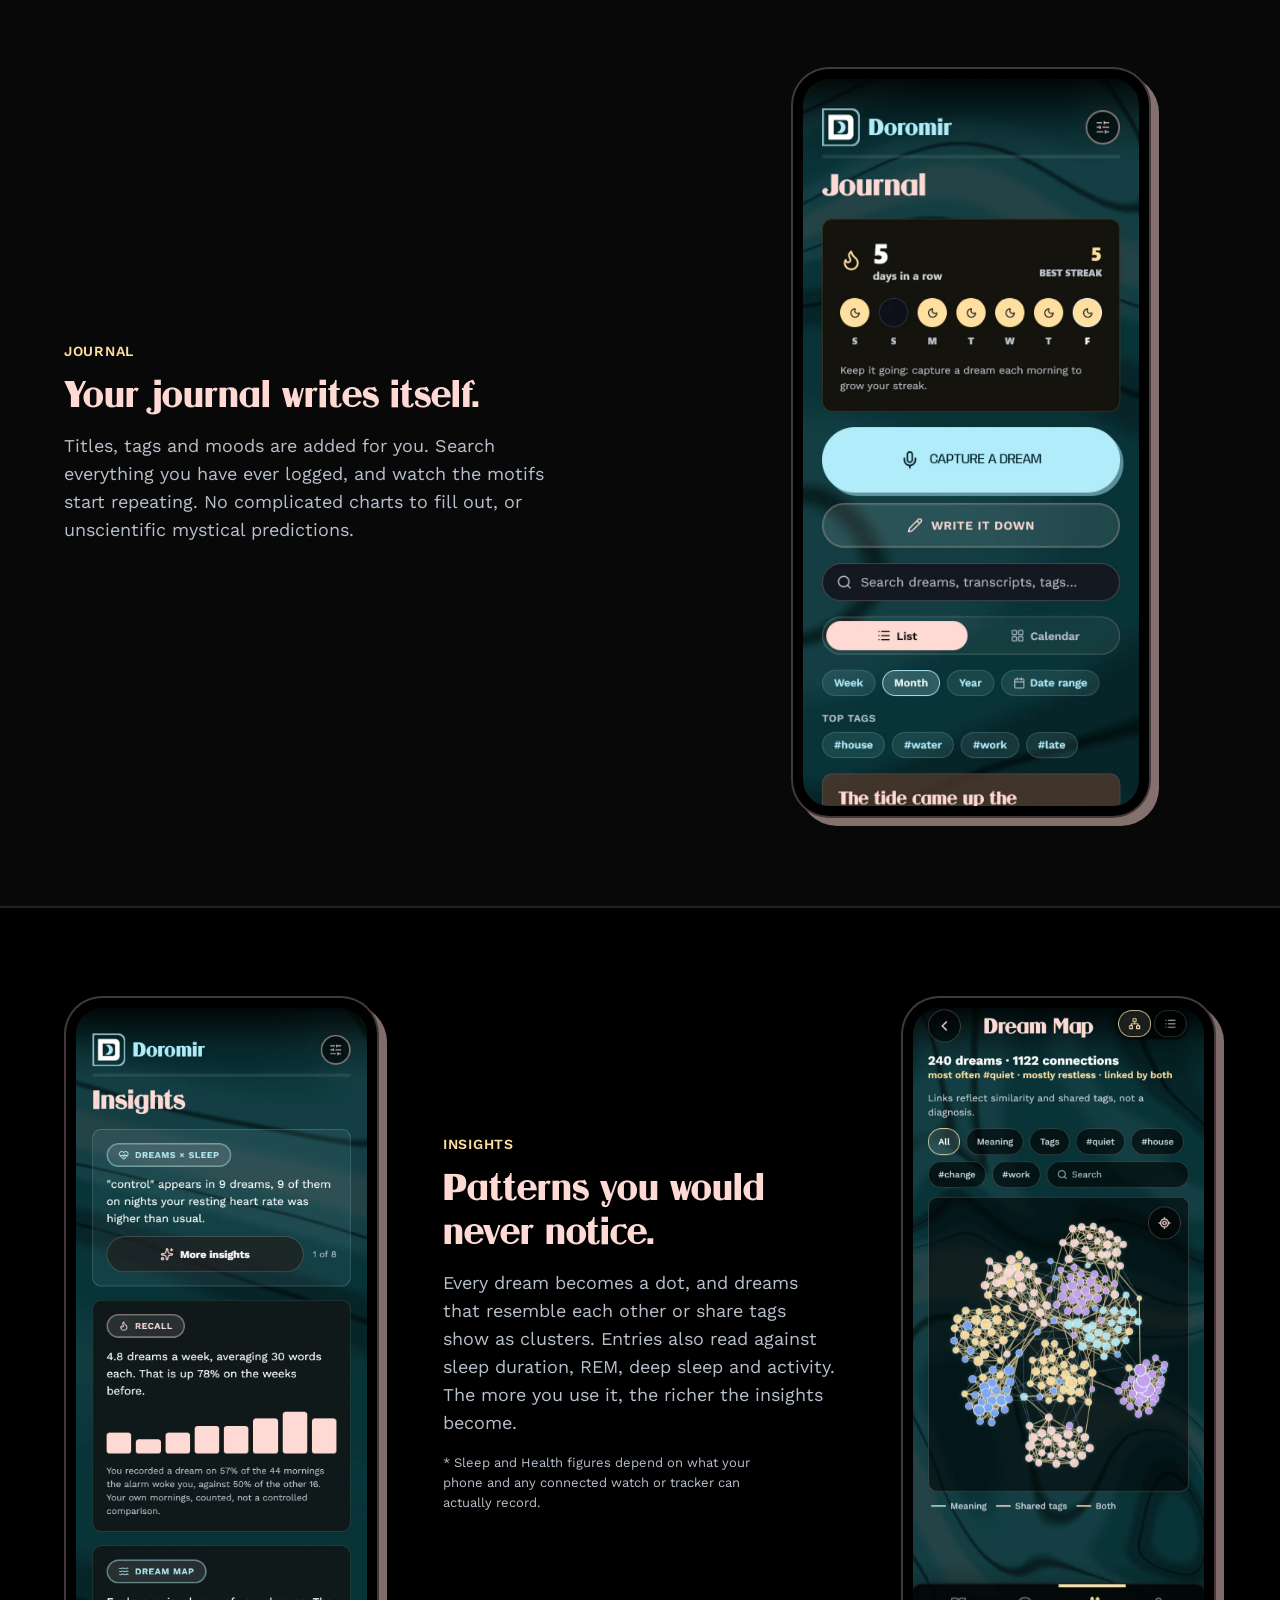
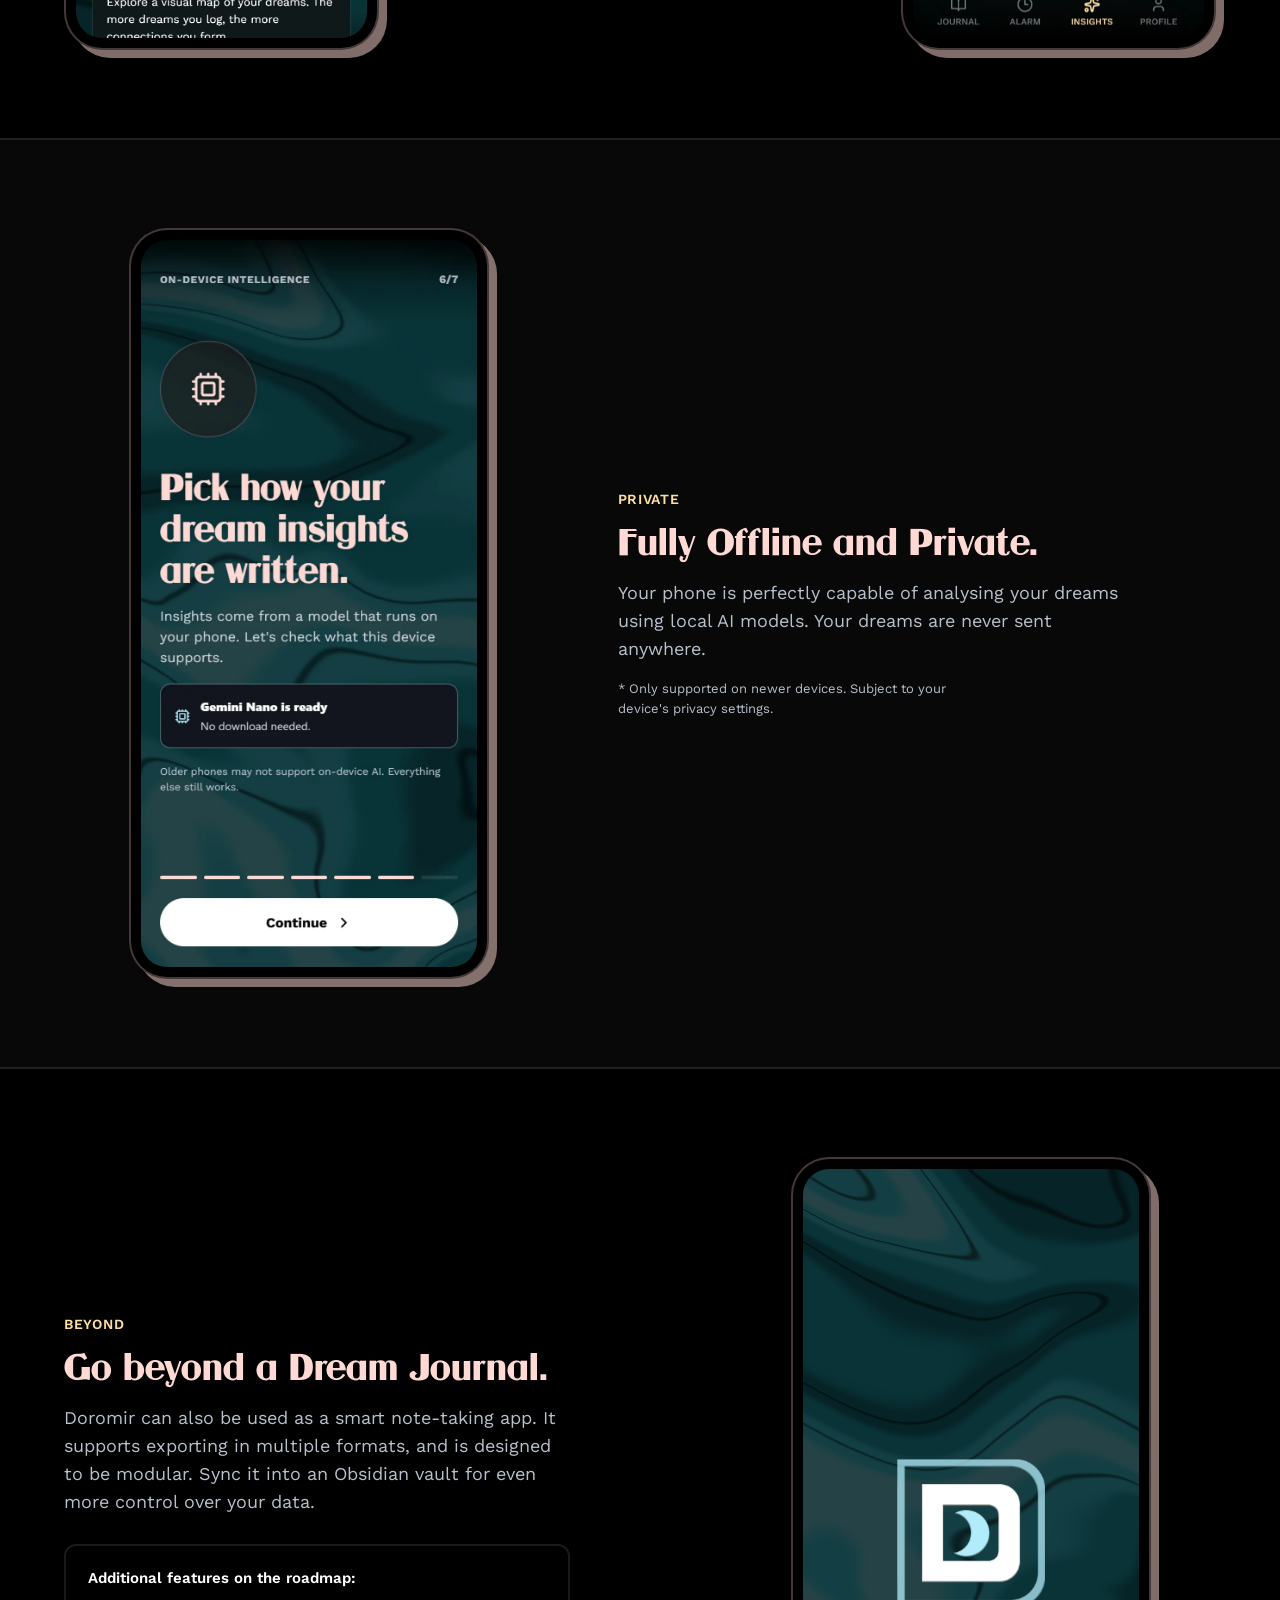
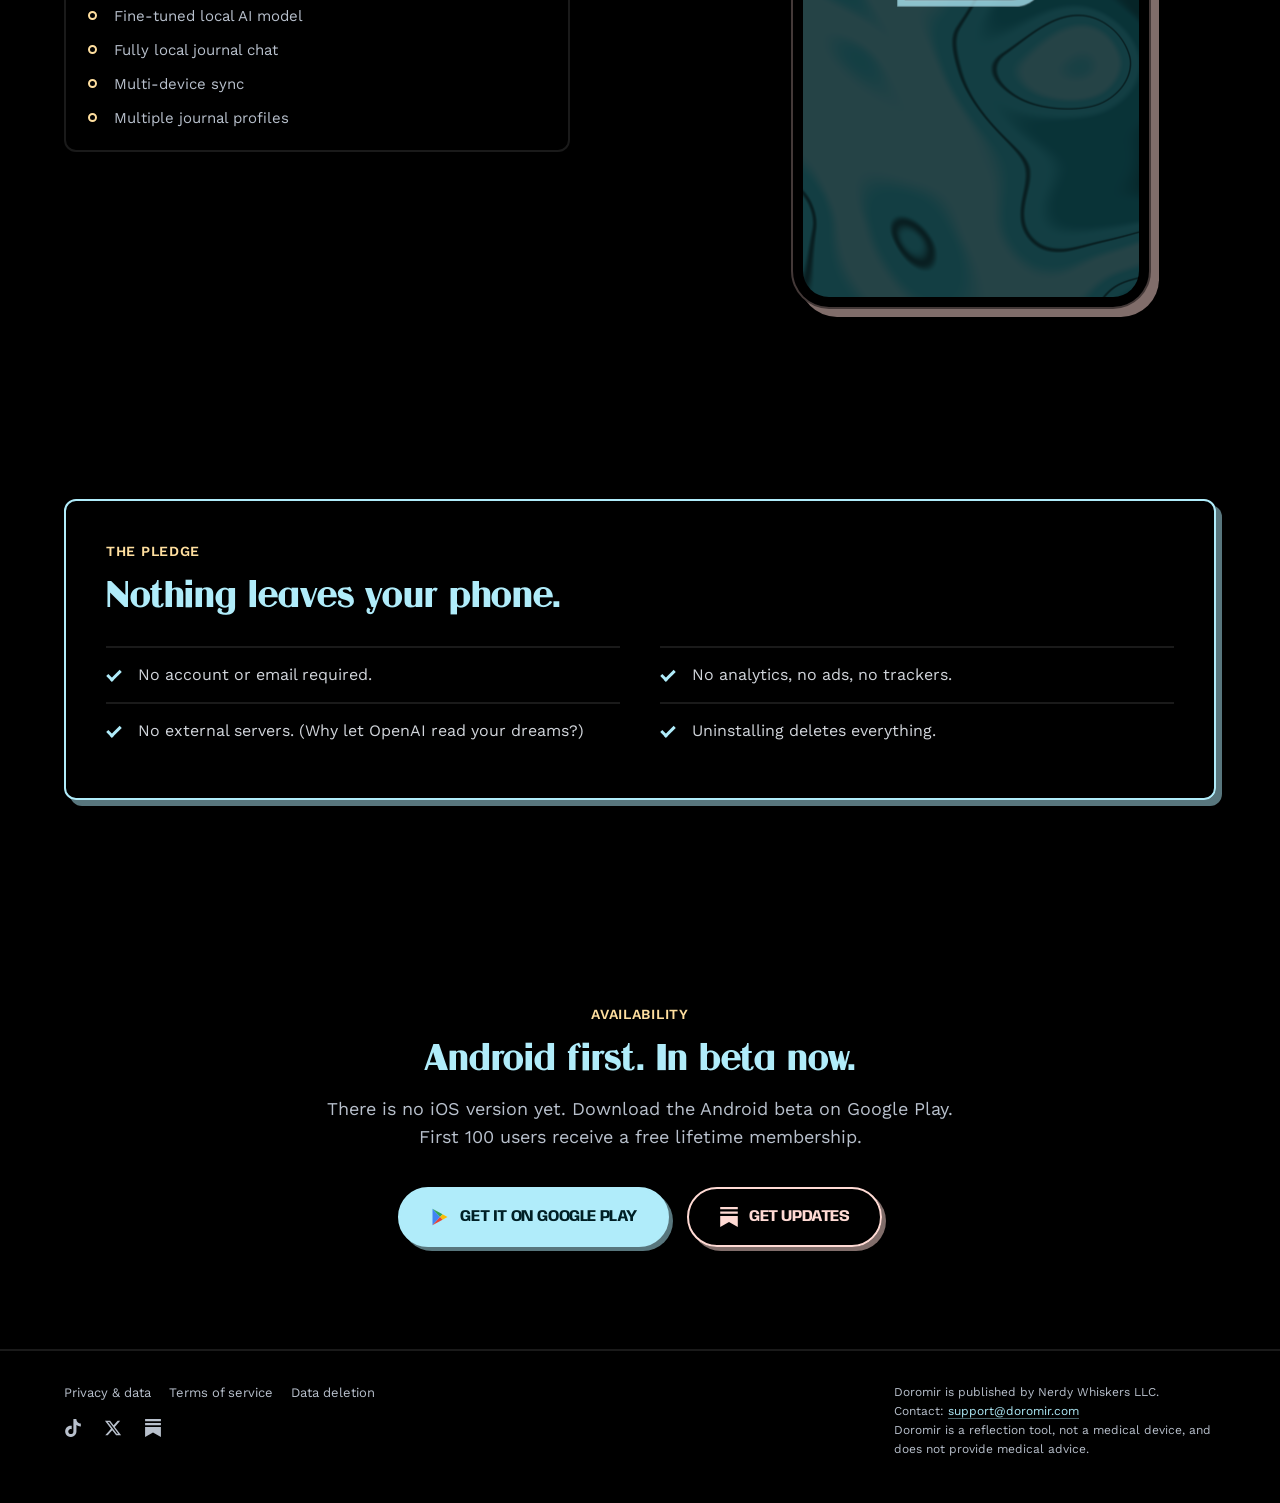
==== commit 27f705d2: "Link Android beta on Google Play" ====
--- a/index.html
+++ b/index.html
@@ -36,15 +36,15 @@
 
      Deliberately absent: `aggregateRating`. There are no ratings yet, and inventing
      them is the one thing in this vocabulary that Google treats as a manual-action
-     offence rather than a mistake. `availability` is LimitedAvailability, not
-     InStock, because the app is a beta you have to subscribe to reach. When it
-     lands on the Play Store, that becomes InStock and `installUrl` gets the link. -->
+     offence rather than a mistake. The Android beta is available on Google Play,
+     so `availability` is InStock and `installUrl` points to its listing. -->
 <script type="application/ld+json">
 {
   "@context": "https://schema.org",
   "@type": "MobileApplication",
   "name": "Doromir",
   "url": "https://doromir.com/",
+  "installUrl": "https://play.google.com/store/apps/details?id=com.nerdywhiskers.dreamapp&hl=en",
   "operatingSystem": "Android",
   "applicationCategory": "HealthApplication",
   "description": "An alarm clock and dream journal that wakes you into a voice recorder. The recording is transcribed on the phone, and nothing leaves the device.",
@@ -58,7 +58,7 @@
     "@type": "Offer",
     "price": "0",
     "priceCurrency": "USD",
-    "availability": "https://schema.org/LimitedAvailability"
+    "availability": "https://schema.org/InStock"
   },
   "publisher": {
     "@type": "Organization",
@@ -114,13 +114,16 @@
           Fully private, nothing leaves your phone.
         </p>
         <p class="fineprint reveal" style="--d:3">
-          * Join the mailing list to try the beta version.
+          The Android beta is available on Google Play.
         </p>
         <div class="btn-row btn-row--stack reveal" style="--d:4">
-          <span class="btn btn--pending">Coming to Android</span>
-          <a class="btn" href="https://doromir.substack.com/subscribe" rel="noopener" target="_blank">
+          <a class="btn" href="https://play.google.com/store/apps/details?id=com.nerdywhiskers.dreamapp&amp;hl=en" rel="noopener" target="_blank">
+            <img class="play-icon" src="/assets/img/google-play.svg" width="20" height="20" alt="" aria-hidden="true">
+            Get it on Google Play
+          </a>
+          <a class="btn btn--ghost" href="https://doromir.substack.com/subscribe" rel="noopener" target="_blank">
             <svg viewBox="0 0 24 24" fill="currentColor" aria-hidden="true"><path d="M22.539 8.242H1.46V5.406h21.08v2.836ZM1.46 10.812V24L12 18.11 22.54 24V10.812H1.46ZM22.54 0H1.46v2.836h21.08V0Z"></path></svg>
-            Subscribe
+            Get updates
           </a>
         </div>
       </div>
@@ -367,21 +370,23 @@
     </div>
   </section>
 
-  <!-- The header's Download button lands here. Until there is a store listing to
-       point at, this section *is* the download: it says which platform, that it
-       is a beta, and how to get in. -->
+  <!-- The header's Download button lands here, where the Android beta is linked. -->
   <section class="closer" id="download">
     <div class="wrap">
       <p class="kicker reveal">Availability</p>
       <h2 class="reveal" style="--d:1">Android first. In beta now.</h2>
       <p class="reveal" style="--d:2">
-        There is no iOS version yet. Subscribe to the Doromir Substack if you want to
-        try the beta. First 100 users receive a free lifetime membership.
+        There is no iOS version yet. Download the Android beta on Google Play.
+        First 100 users receive a free lifetime membership.
       </p>
       <div class="btn-row btn-row--center reveal" style="--d:3">
-        <a class="btn" href="https://doromir.substack.com/subscribe" rel="noopener" target="_blank">
+        <a class="btn" href="https://play.google.com/store/apps/details?id=com.nerdywhiskers.dreamapp&amp;hl=en" rel="noopener" target="_blank">
+          <img class="play-icon" src="/assets/img/google-play.svg" width="20" height="20" alt="" aria-hidden="true">
+          Get it on Google Play
+        </a>
+        <a class="btn btn--ghost" href="https://doromir.substack.com/subscribe" rel="noopener" target="_blank">
           <svg viewBox="0 0 24 24" fill="currentColor" aria-hidden="true"><path d="M22.539 8.242H1.46V5.406h21.08v2.836ZM1.46 10.812V24L12 18.11 22.54 24V10.812H1.46ZM22.54 0H1.46v2.836h21.08V0Z"></path></svg>
-          Subscribe
+          Get updates
         </a>
       </div>
     </div>
@@ -428,4 +433,4 @@
 <script src="/assets/js/orb.js" defer=""></script>
 <script src="/assets/js/reveal.js" defer=""></script>
 
-</body></html>+</body></html>
--- a/assets/css/site.css
+++ b/assets/css/site.css
@@ -547,6 +547,12 @@
   height: 20px;
 }
 
+.btn .play-icon {
+  width: 20px;
+  height: 20px;
+  flex: none;
+}
+
 /* Header-sized. The press physics are the same gesture at a smaller scale — the
    shadow and its hover growth shrink with the button, so it reads as the same
    object rather than a different one. */
@@ -584,24 +590,6 @@
 
 .btn--ghost:active {
   box-shadow: 2px 2px 0 var(--shadow-rose);
-}
-
-/* Not-yet-a-link: the app is not on the store yet, so the primary CTA is a
-   status, not a button. It keeps the button's shape but none of its affordance —
-   no shadow, no hover, no pointer. */
-.btn--pending {
-  background: transparent;
-  border-color: var(--border-rose-50);
-  border-style: dashed;
-  color: var(--rose);
-  box-shadow: none;
-  cursor: default;
-}
-
-.btn--pending:hover {
-  transform: none;
-  box-shadow: none;
-  color: var(--rose);
 }
 
 .btn-row {
@@ -1205,10 +1193,9 @@
 
    Free gets the app's full active-surface treatment — solid 2px border plus the
    hard non-blurred offset shadow, both in teal — the same pairing `.pledge` uses,
-   because this is the same claim about trust. The planned tiers get `.btn--pending`'s
-   treatment instead: the shape kept, the affordance removed. Dashed and shadowless
-   is what this system already means by "real, but not yet something you can act
-   on", and it stops two unbuilt tiers from reading as products. */
+   because this is the same claim about trust. The planned tiers keep their shape but
+   use a dashed border and no shadow. This treatment signals that those tiers are
+   planned and stops them from reading as products available to buy. */
 .tier {
   padding: clamp(24px, 3.6vw, 40px);
 }
